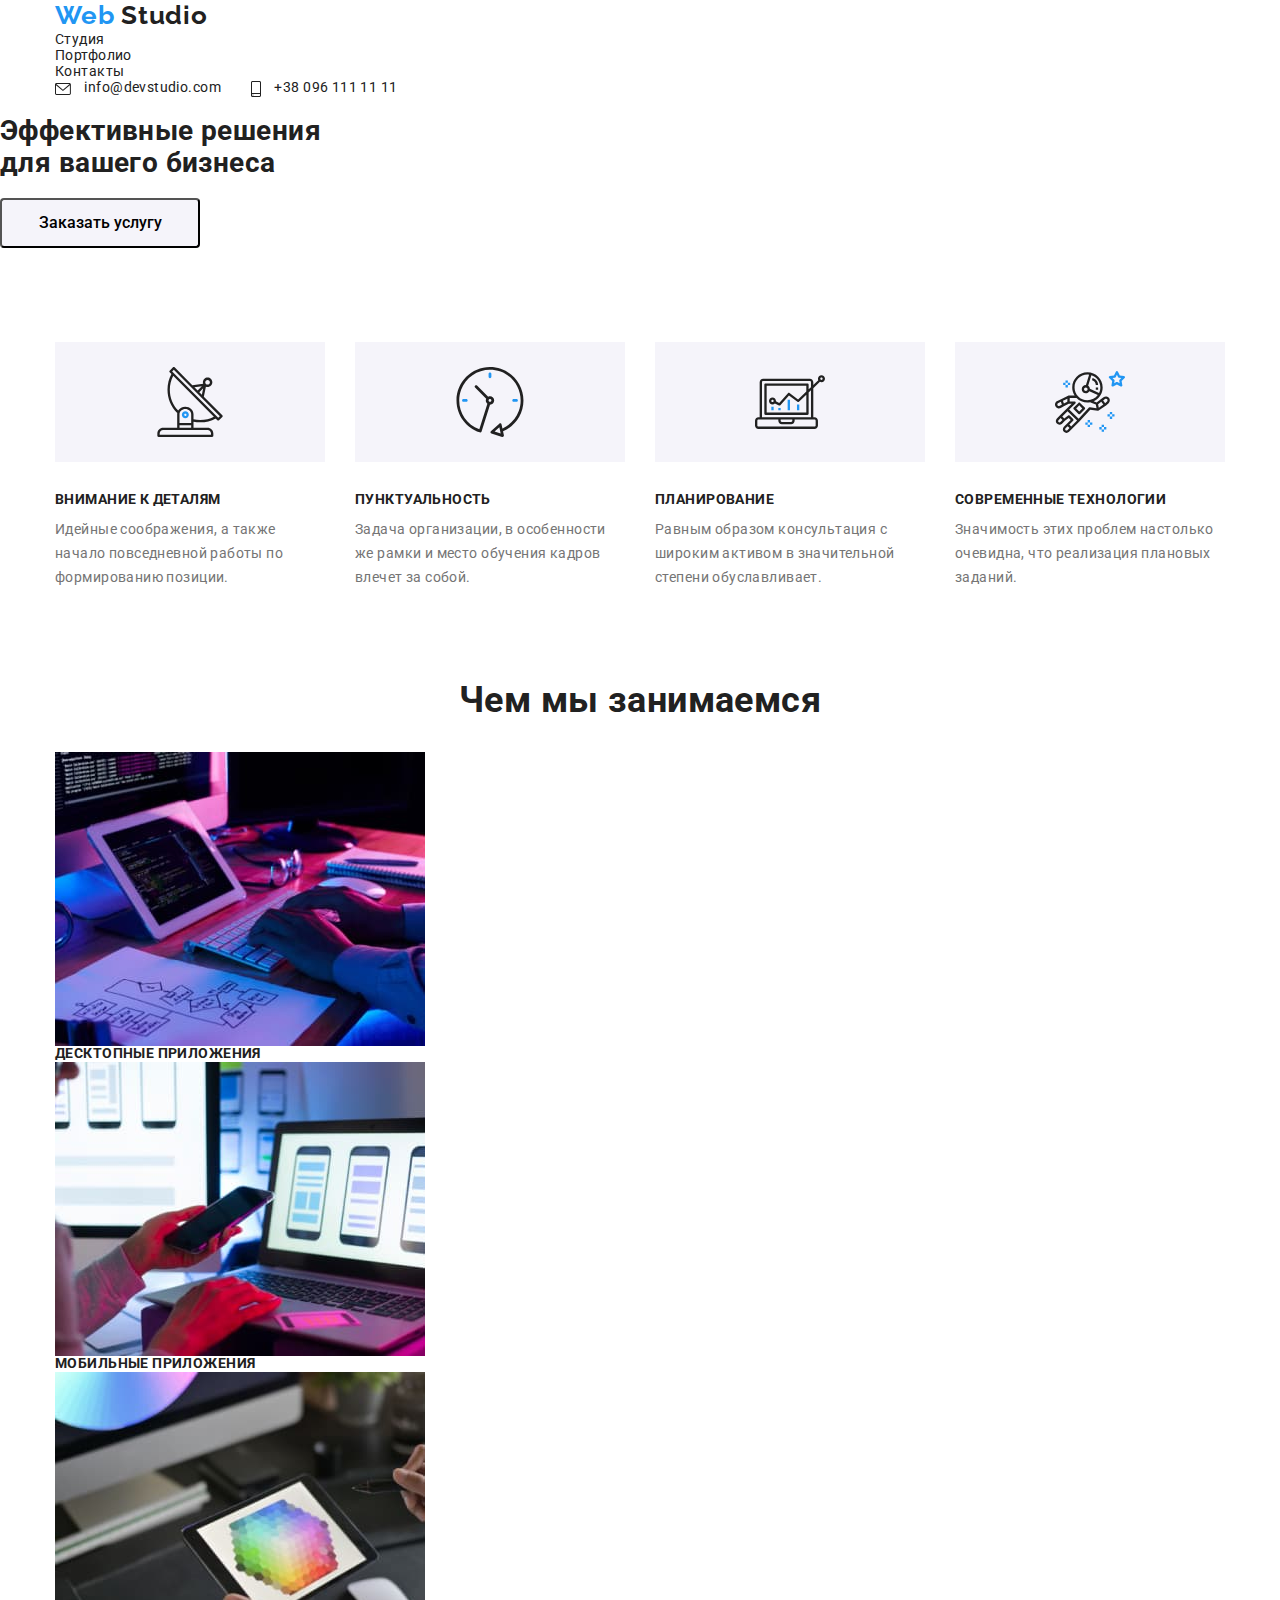
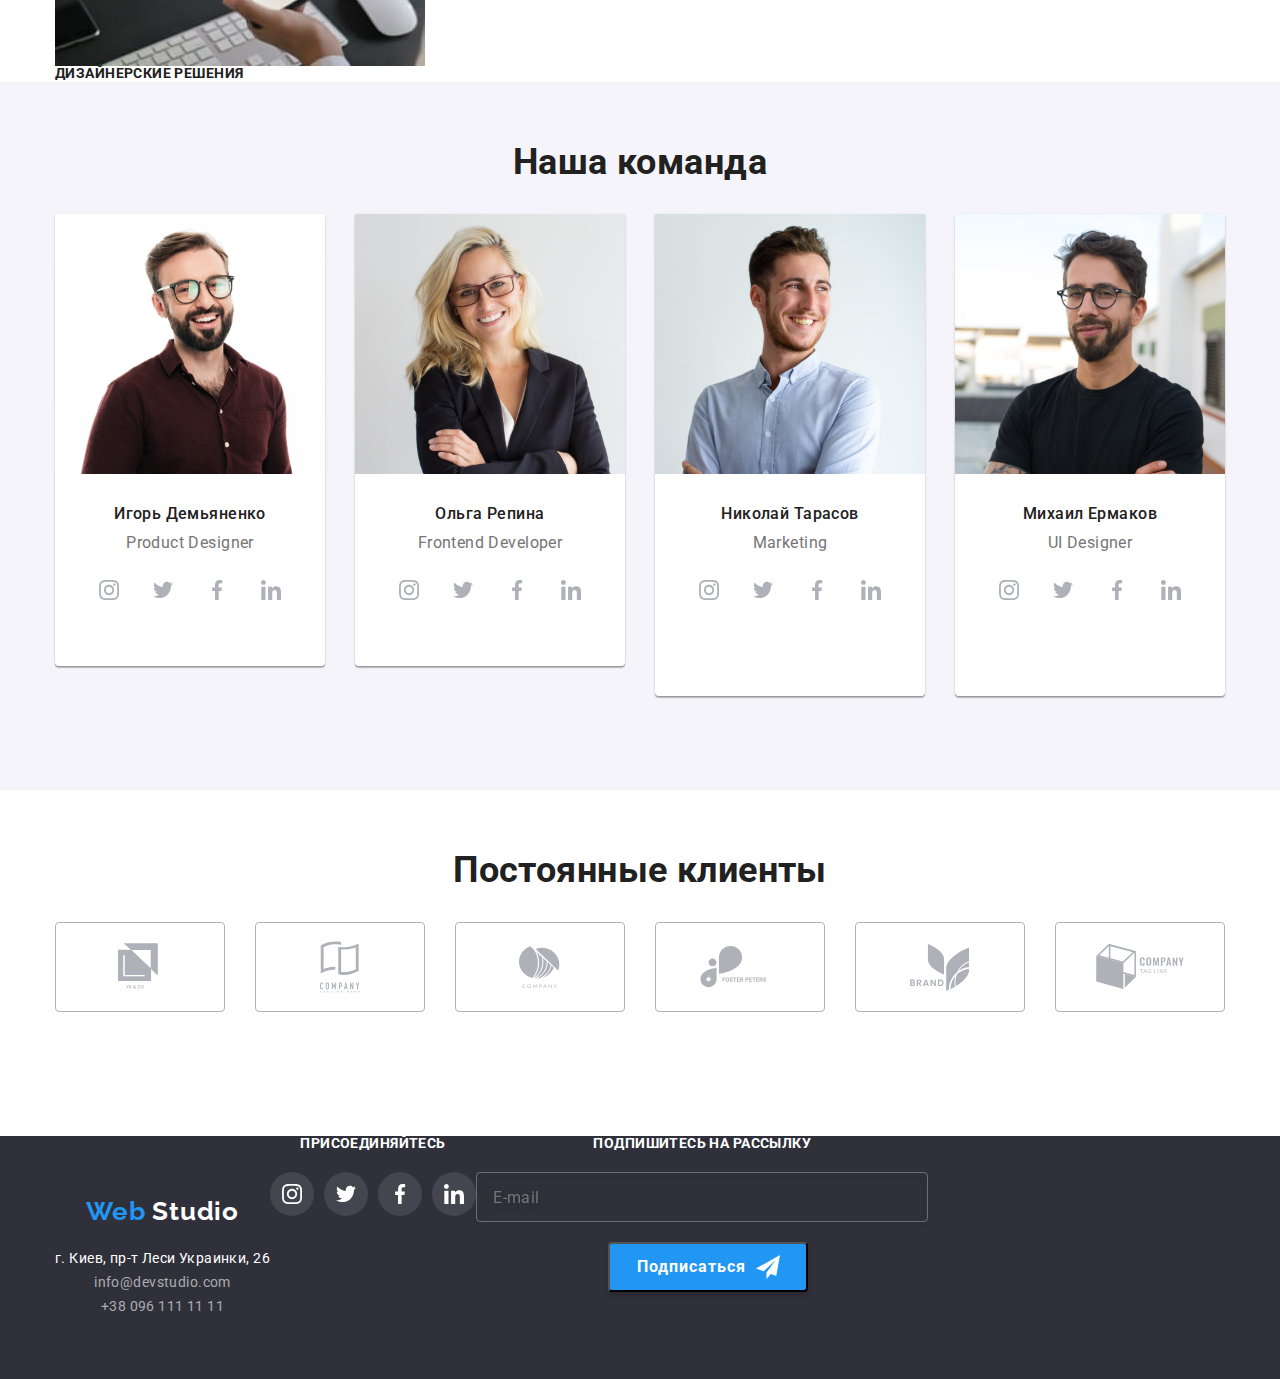
==== index.html @ 6795c487 "Добавляет разметку для разных версий" ====
<!DOCTYPE html>
<html lang="ru">
  <head>
    <meta charset="UTF-8" />
    <meta name="viewport" content="width=device-width, initial-scale=1.0" />
    <meta http-equiv="X-UA-Compatible" content="ie=edge" />
    <title>Web Studio</title>
    <link
      href="https://fonts.googleapis.com/css2?family=Raleway:wght@700&family=Roboto:wght@400;500;700;900&display=swap"
      rel="stylesheet"
    />
    <link rel="stylesheet" href="./css/main.min.css" />
  </head>
  <body>
    <header>
      <nav class="container main-nav">
        <a class="link logo" href="./"
          ><span class="logo-item">Web </span>Studio</a
        >
        <ul class="list menu-list">
          <li class="menu-list-item">
            <a class="link menu-link current-page" href="./index.html"
              >Студия</a
            >
          </li>
          <li class="menu-list-item">
            <a class="link menu-link" href="./portfolio.html">Портфолио</a>
          </li>
          <li class="menu-list-item">
            <a class="link menu-link" href="#">Контакты</a>
          </li>
        </ul>

        <ul class="list contacts-list">
          <li class="contacts-list-item">
            <a class="link contacts-link" href="mailto:info@devstudio.com">
              <svg class="contacts-icon" width="16" height="12">
                <use href="./images/sprite.svg#icon-envelope"></use>
              </svg>
              info@devstudio.com</a
            >
          </li>
          <li class="contacts-list-item">
            <a class="link contacts-link" href="tel:+380961111111">
              <svg class="contacts-icon" width="10" height="16">
                <use href="./images/sprite.svg#icon-smartphone"></use>
              </svg>
              +38 096 111 11 11</a
            >
          </li>
        </ul>
      </nav>
    </header>
    <main>
      <!-- main heading section -->
      <section class="hero-section">
        <div class="hero-content">
          <h1 class="hero-header">
            Эффективные решения <br />
            для вашего бизнеса
          </h1>
          <button class="btn" data-modal-open>Заказать услугу</button>
        </div>
      </section>

      <!-- advantages list section -->
      <section>
        <div class="container">
          <div class="advantages-section">
            <ul class="list advantages-list">
              <li class="advantages-list-item">
                <div class="advantages-thumb">
                  <svg width="70" height="70">
                    <use href="./images/sprite.svg#icon-antenna"></use>
                  </svg>
                </div>
                <h3 class="list-header advantages-list-header">
                  Внимание к деталям
                </h3>
                <p class="advantages-list-text">
                  Идейные соображения, а также начало повседневной работы по
                  формированию позиции.
                </p>
              </li>
              <li class="advantages-list-item">
                <div class="advantages-thumb">
                  <svg width="70" height="70">
                    <use href="./images/sprite.svg#icon-clock"></use>
                  </svg>
                </div>
                <h3 class="list-header advantages-list-header">
                  Пунктуальность
                </h3>
                <p class="advantages-list-text">
                  Задача организации, в особенности же рамки и место обучения
                  кадров влечет за собой.
                </p>
              </li>
              <li class="advantages-list-item">
                <div class="advantages-thumb">
                  <svg width="70" height="70">
                    <use href="./images/sprite.svg#icon-diagram"></use>
                  </svg>
                </div>
                <h3 class="list-header advantages-list-header">Планирование</h3>
                <p class="advantages-list-text">
                  Равным образом консультация с широким активом в значительной
                  степени обуславливает.
                </p>
              </li>
              <li class="advantages-list-item">
                <div class="advantages-thumb">
                  <svg width="70" height="70">
                    <use href="./images/sprite.svg#icon-astronaut"></use>
                  </svg>
                </div>
                <h3 class="list-header advantages-list-header">
                  Современные технологии
                </h3>
                <p class="advantages-list-text">
                  Значимость этих проблем настолько очевидна, что реализация
                  плановых заданий.
                </p>
              </li>
            </ul>
          </div>
        </div>
      </section>

      <!-- what do we do section -->
      <section>
        <div class="container">
          <h2 class="section-header">Чем мы занимаемся</h2>
          <ul class="list portfolio-list">
            <li class="portfolio-list-item">
              <div class="portfolio-thumb">
                <img
                  class="img"
                  src="./images/desktop-apps.jpg"
                  alt="Десктопные приложения"
                />
                <h2 class="list-header portfolio-list-header">
                  Десктопные приложения
                </h2>
              </div>
            </li>
            <li class="portfolio-list-item">
              <div class="portfolio-thumb">
                <img
                  class="img"
                  src="./images/mobile-apps.jpg"
                  alt="Мобильные приложения"
                />
                <h2 class="list-header portfolio-list-header">
                  Мобильные приложения
                </h2>
              </div>
            </li>
            <li class="portfolio-list-item">
              <div class="portfolio-thumb">
                <img
                  class="img"
                  src="./images/design-solutions.jpg"
                  alt="Дизайнерские решения"
                />
                <h2 class="list-header portfolio-list-header">
                  Дизайнерские решения
                </h2>
              </div>
            </li>
          </ul>
        </div>
      </section>

      <!-- our team section -->
      <section class="team-section">
        <div class="container">
          <h2 class="section-header">Наша команда</h2>
          <ul class="list team-list">
            <li class="team-list-item">
              <img class="img" src="./images/igor.jpg" alt="Product Designer
              Игорь Демьяненко" width: 270; height: 260; />

              <h3 class="team-list-header">Игорь Демьяненко</h3>
              <p class="team-list-position" lang="en">Product Designer</p>
              <ul class="list social-icons-list">
                <li class="social-icons-item">
                  <a
                    class="social-icons-link"
                    href="https://www.instagram.com/"
                    target="_blank"
                    rel="noopener noreferrer"
                    aria-label="ссылка Инстаграм"
                  >
                    <svg class="social-icon" width="20" height="20">
                      <use href="./images/sprite.svg#icon-instagram"></use>
                    </svg>
                  </a>
                </li>
                <li class="social-icons-item">
                  <a
                    class="social-icons-link"
                    href="https://twitter.com/"
                    target="_blank"
                    rel="noopener noreferrer"
                    aria-label="ссылка Твиттер"
                  >
                    <svg class="social-icon" width="20" height="20">
                      <use href="./images/sprite.svg#icon-twitter"></use>
                    </svg>
                  </a>
                </li>
                <li class="social-icons-item">
                  <a
                    class="social-icons-link"
                    href="https://facebook.com/"
                    target="_blank"
                    rel="noopener noreferrer"
                    aria-label="ссылка Фейсбук"
                  >
                    <svg class="social-icon" width="20" height="20">
                      <use href="./images/sprite.svg#icon-facebook"></use>
                    </svg>
                  </a>
                </li>
                <li class="social-icons-item">
                  <a
                    class="social-icons-link"
                    href="https://www.linkedin.com/"
                    target="_blank"
                    rel="noopener noreferrer"
                    aria-label="ссылка Линкедин"
                  >
                    <svg class="social-icon" width="20" height="20">
                      <use href="./images/sprite.svg#icon-linkedin"></use>
                    </svg>
                  </a>
                </li>
              </ul>
            </li>

            <li class="team-list-item">
              <img
                class="img"
                src="./images/olga.jpg"
                alt="Frontend Developer Ольга Репина"
              />
              <h3 class="team-list-header">Ольга Репина</h3>
              <p class="team-list-position" lang="en">Frontend Developer</p>
              <ul class="list social-icons-list">
                <li class="social-icons-item">
                  <a
                    class="social-icons-link"
                    href="https://www.instagram.com/"
                    target="_blank"
                    rel="noopener noreferrer"
                    aria-label="ссылка Инстаграм"
                  >
                    <svg class="social-icon" width="20" height="20">
                      <use href="./images/sprite.svg#icon-instagram"></use>
                    </svg>
                  </a>
                </li>
                <li class="social-icons-item">
                  <a
                    class="social-icons-link"
                    href="https://twitter.com/"
                    target="_blank"
                    rel="noopener noreferrer"
                    aria-label="ссылка Твиттер"
                  >
                    <svg class="social-icon" width="20" height="20">
                      <use href="./images/sprite.svg#icon-twitter"></use>
                    </svg>
                  </a>
                </li>
                <li class="social-icons-item">
                  <a
                    class="social-icons-link"
                    href="https://facebook.com/"
                    target="_blank"
                    rel="noopener noreferrer"
                    aria-label="ссылка Фейсбук"
                  >
                    <svg class="social-icon" width="20" height="20">
                      <use href="./images/sprite.svg#icon-facebook"></use>
                    </svg>
                  </a>
                </li>
                <li class="social-icons-item">
                  <a
                    class="social-icons-link"
                    href="https://www.linkedin.com/"
                    target="_blank"
                    rel="noopener noreferrer"
                    aria-label="ссылка Линкедин"
                  >
                    <svg class="social-icon" width="20" height="20">
                      <use href="./images/sprite.svg#icon-linkedin"></use>
                    </svg>
                  </a>
                </li>
              </ul>
            </li>

            <li class="team-list-item">
              <img
                class="img"
                src="./images/nikolay.jpg"
                alt="Маркетолог Николай Тарасов"
              />
              <h3 class="team-list-header">Николай Тарасов</h3>
              <p class="team-list-position" lang="en">Marketing</p>
              <ul class="list social-icons-list">
                <li class="social-icons-item">
                  <a
                    class="social-icons-link"
                    href="https://www.instagram.com/"
                    target="_blank"
                    rel="noopener noreferrer"
                    aria-label="ссылка Инстаграм"
                  >
                    <svg class="social-icon" width="20" height="20">
                      <use href="./images/sprite.svg#icon-instagram"></use>
                    </svg>
                  </a>
                </li>
                <li class="social-icons-item">
                  <a
                    class="social-icons-link"
                    href="https://twitter.com/"
                    target="_blank"
                    rel="noopener noreferrer"
                    aria-label="ссылка Твиттер"
                  >
                    <svg class="social-icon" width="20" height="20">
                      <use href="./images/sprite.svg#icon-twitter"></use>
                    </svg>
                  </a>
                </li>
                <li class="social-icons-item">
                  <a
                    class="social-icons-link"
                    href="https://facebook.com/"
                    target="_blank"
                    rel="noopener noreferrer"
                    aria-label="ссылка Фейсбук"
                  >
                    <svg class="social-icon" width="20" height="20">
                      <use href="./images/sprite.svg#icon-facebook"></use>
                    </svg>
                  </a>
                </li>
                <li class="social-icons-item">
                  <a
                    class="social-icons-link"
                    href="https://www.linkedin.com/"
                    target="_blank"
                    rel="noopener noreferrer"
                    aria-label="ссылка Линкедин"
                  >
                    <svg class="social-icon" width="20" height="20">
                      <use href="./images/sprite.svg#icon-linkedin"></use>
                    </svg>
                  </a>
                </li>
              </ul>
            </li>

            <li class="team-list-item">
              <img
                class="img"
                src="./images/mikhail.jpg"
                alt="UI дизайнер Михаил Ермаков"
              />
              <h3 class="team-list-header">Михаил Ермаков</h3>
              <p class="team-list-position" lang="en">UI Designer</p>
              <ul class="list social-icons-list">
                <li class="social-icons-item">
                  <a
                    class="social-icons-link"
                    href="https://www.instagram.com/"
                    target="_blank"
                    rel="noopener noreferrer"
                    aria-label="ссылка Инстаграм"
                  >
                    <svg class="social-icon" width="20" height="20">
                      <use href="./images/sprite.svg#icon-instagram"></use>
                    </svg>
                  </a>
                </li>
                <li class="social-icons-item">
                  <a
                    class="social-icons-link"
                    href="https://twitter.com/"
                    target="_blank"
                    rel="noopener noreferrer"
                    aria-label="ссылка Твиттер"
                  >
                    <svg class="social-icon" width="20" height="20">
                      <use href="./images/sprite.svg#icon-twitter"></use>
                    </svg>
                  </a>
                </li>
                <li class="social-icons-item">
                  <a
                    class="social-icons-link"
                    href="https://facebook.com/"
                    target="_blank"
                    rel="noopener noreferrer"
                    aria-label="ссылка Фейсбук"
                  >
                    <svg class="social-icon" width="20" height="20">
                      <use href="./images/sprite.svg#icon-facebook"></use>
                    </svg>
                  </a>
                </li>
                <li class="social-icons-item">
                  <a
                    class="social-icons-link"
                    href="https://www.linkedin.com/"
                    target="_blank"
                    rel="noopener noreferrer"
                    aria-label="ссылка Линкедин"
                  >
                    <svg class="social-icon" width="20" height="20">
                      <use href="./images/sprite.svg#icon-linkedin"></use>
                    </svg>
                  </a>
                </li>
              </ul>
            </li>
          </ul>
        </div>
      </section>

      <!-- Clients section -->
      <section>
        <div class="container">
          <h2 class="section-header">Постоянные клиенты</h2>
          <ul class="list clients-list">
            <li class="clients-list-item">
              <a
                class="clients-list-link"
                href="#"
                target="_blank"
                rel="noopener noreferrer"
                aria-label="ссылка на YA & CO"
              >
                <svg class="clients-icon" width="44" height="49">
                  <use href="./images/sprite.svg#icon-logo-1"></use>
                </svg>
              </a>
            </li>
            <li class="clients-list-item">
              <a
                class="clients-list-link"
                href="#"
                target="_blank"
                rel="noopener noreferrer"
                aria-label="ссылка на Tagline here company"
              >
                <svg class="clients-icon" width="40" height="52">
                  <use href="./images/sprite.svg#icon-logo-2"></use>
                </svg>
              </a>
            </li>
            <li class="clients-list-item">
              <a
                class="clients-list-link"
                href="#"
                target="_blank"
                rel="noopener noreferrer"
                aria-label="ссылка на Company"
              >
                <svg class="clients-icon" width="41" height="42.6">
                  <use href="./images/sprite.svg#icon-logo-3"></use>
                </svg>
              </a>
            </li>
            <li class="clients-list-item">
              <a
                class="clients-list-link"
                href="#"
                target="_blank"
                rel="noopener noreferrer"
                aria-label="ссылка на Foster Peters"
              >
                <svg class="clients-icon" width="79.66" height="42">
                  <use href="./images/sprite.svg#icon-logo-4"></use>
                </svg>
              </a>
            </li>
            <li class="clients-list-item">
              <a
                class="clients-list-link"
                href="#"
                target="_blank"
                rel="noopener noreferrer"
                aria-label="ссылка на Brand"
              >
                <svg class="clients-icon" width="59" height="47">
                  <use href="./images/sprite.svg#icon-logo-5"></use>
                </svg>
              </a>
            </li>
            <li class="clients-list-item">
              <a
                class="clients-list-link"
                href="#"
                target="_blank"
                rel="noopener noreferrer"
                aria-label="ссылка на Tag line company"
              >
                <svg class="clients-icon" width="88.5" height="45.44">
                  <use href="./images/sprite.svg#icon-logo-6"></use>
                </svg>
              </a>
            </li>
          </ul>
        </div>
      </section>
    </main>

    <footer class="footer">
      <div class="container">
        <div class="footer-section">
          <section class="contacts-section">
            <h2 hidden>Контакты</h2>
            <a class="link logo-footer" href="./"
              ><span class="logo-item">Web </span>Studio</a
            >
            <address class="address-list">
              <ul class="list">
                <li>
                  <a
                    class="link address"
                    href="https://goo.gl/maps/fhbSiiqrF7AqKnkT6"
                    target="_blank"
                    rel="noopener noreferrer"
                    >г. Киев, пр-т Леси Украинки, 26</a
                  >
                </li>
                <li>
                  <a
                    class="link footer-contacts"
                    href="mailto:info@devstudio.com"
                    >info@devstudio.com</a
                  >
                </li>
                <li>
                  <a class="link footer-contacts" href="tel:+380961111111"
                    >+38 096 111 11 11</a
                  >
                </li>
              </ul>
            </address>
          </section>
          <div class="footer-socials">
            <span class="footer-text">Присоединяйтесь</span>
            <ul class="list footer-social-list">
              <li class="footer-social-item">
                <a
                  class="footer-social-link"
                  href="https://www.instagram.com/"
                  target="_blank"
                  rel="noopener noreferrer"
                  aria-label="ссылка Инстаграм"
                >
                  <svg class="footer-social-icon" width="20" height="20">
                    <use href="./images/sprite.svg#icon-instagram"></use>
                  </svg>
                </a>
              </li>
              <li class="footer-social-item">
                <a
                  class="footer-social-link"
                  href="https://twitter.com/"
                  target="_blank"
                  rel="noopener noreferrer"
                  aria-label="ссылка Твиттер"
                >
                  <svg class="footer-social-icon" width="20" height="20">
                    <use href="./images/sprite.svg#icon-twitter"></use>
                  </svg>
                </a>
              </li>
              <li class="footer-social-item">
                <a
                  class="footer-social-link"
                  href="https://facebook.com/"
                  target="_blank"
                  rel="noopener noreferrer"
                  aria-label="ссылка Фейсбук"
                >
                  <svg class="footer-social-icon" width="20" height="20">
                    <use href="./images/sprite.svg#icon-facebook"></use>
                  </svg>
                </a>
              </li>
              <li class="footer-social-item">
                <a
                  class="footer-social-link"
                  href="https://www.linkedin.com/"
                  target="_blank"
                  rel="noopener noreferrer"
                  aria-label="ссылка Линкедин"
                >
                  <svg class="footer-social-icon" width="20" height="20">
                    <use href="./images/sprite.svg#icon-linkedin"></use>
                  </svg>
                </a>
              </li>
            </ul>
          </div>
          <div class="subscribe-form">
            <form>
              <span class="footer-text">Подпишитесь на рассылку</span>
              <input
                class="subscribe-input"
                type="email"
                placeholder="E-mail"
              />
              <button class="subscribe-btn" type="submit">
                Подписаться
                <svg class="subscribe-icon" width="24" height="24">
                  <use href="./images/sprite.svg#icon-send"></use>
                </svg>
              </button>
            </form>
          </div>
        </div>
      </div>
    </footer>

    <div class="backdrop is-hidden" data-modal>
      <div class="modal">
        <button class="close-btn" data-modal-close>
          <svg class="close-icon" width="18" height="18">
            <use href="./images/sprite.svg#icon-close-btn"></use>
          </svg>
        </button>
        <form class="form">
          <h1 class="form-header">Оставьте свои данные, мы вам перезвоним</h1>
          <div class="form-field">
            <label for="name" class="form-label">Имя</label>
            <div class="input">
              <input type="text" name="name" id="name" class="form-input" />
              <span>
                <svg class="form-icon" width="18" height="18">
                  <use href="./images/sprite.svg#icon-name"></use>
                </svg>
              </span>
            </div>
          </div>

          <div class="form-field">
            <label for="tel" class="form-label">Телефон</label>
            <div class="input">
              <input type="tel" name="tel" id="tel" class="form-input" />
              <span>
                <svg class="form-icon" width="18" height="18">
                  <use href="./images/sprite.svg#icon-tel"></use>
                </svg>
              </span>
            </div>
          </div>

          <div class="form-field">
            <label for="mail" class="form-label">Почта</label>
            <div class="input">
              <input type="email" name="mail" id="mail" class="form-input" />
              <span>
                <svg class="form-icon" width="18" height="18">
                  <use href="./images/sprite.svg#icon-mail"></use>
                </svg>
              </span>
            </div>
          </div>

          <div class="comment-field">
            <label for="comment" class="form-label">Комментарий</label>
            <textarea
              class="comment-input"
              name="comment"
              id="comment"
              cols="30"
              rows="10"
              placeholder="Введите текст"
            ></textarea>
          </div>

          <div>
            <label class="policy-label">
              <input class="policy-checkbox" type="checkbox" name="policy" />
              <span>
                <svg class="checkbox-icon" width="16" height="15">
                  <use href="./images/sprite.svg#icon-check"></use>
                </svg>
              </span>
              Соглашаюсь с рассылкой и принимаю
              <a class="policy-link" href="#">Условия договора</a>
            </label>
          </div>

          <button class="submit-btn" type="submit">Отправить</button>
        </form>
      </div>
    </div>
    <script src="./js/modal.js"></script>
  </body>
</html>
---- css/main.min.css ----
/*! normalize.css v8.0.1 | MIT License | github.com/necolas/normalize.css */html{line-height:1.15;-webkit-text-size-adjust:100%}body{margin:0}main{display:block}h1{font-size:2em;margin:0.67em 0}hr{-webkit-box-sizing:content-box;box-sizing:content-box;height:0;overflow:visible}pre{font-family:monospace, monospace;font-size:1em}a{background-color:transparent}abbr[title]{border-bottom:none;text-decoration:underline;-webkit-text-decoration:underline dotted;text-decoration:underline dotted}b,strong{font-weight:bolder}code,kbd,samp{font-family:monospace, monospace;font-size:1em}small{font-size:80%}sub,sup{font-size:75%;line-height:0;position:relative;vertical-align:baseline}sub{bottom:-0.25em}sup{top:-0.5em}img{border-style:none}button,input,optgroup,select,textarea{font-family:inherit;font-size:100%;line-height:1.15;margin:0}button,input{overflow:visible}button,select{text-transform:none}button,[type="button"],[type="reset"],[type="submit"]{-webkit-appearance:button}button::-moz-focus-inner,[type="button"]::-moz-focus-inner,[type="reset"]::-moz-focus-inner,[type="submit"]::-moz-focus-inner{border-style:none;padding:0}button:-moz-focusring,[type="button"]:-moz-focusring,[type="reset"]:-moz-focusring,[type="submit"]:-moz-focusring{outline:1px dotted ButtonText}fieldset{padding:0.35em 0.75em 0.625em}legend{-webkit-box-sizing:border-box;box-sizing:border-box;color:inherit;display:table;max-width:100%;padding:0;white-space:normal}progress{vertical-align:baseline}textarea{overflow:auto}[type="checkbox"],[type="radio"]{-webkit-box-sizing:border-box;box-sizing:border-box;padding:0}[type="number"]::-webkit-inner-spin-button,[type="number"]::-webkit-outer-spin-button{height:auto}[type="search"]{-webkit-appearance:textfield;outline-offset:-2px}[type="search"]::-webkit-search-decoration{-webkit-appearance:none}::-webkit-file-upload-button{-webkit-appearance:button;font:inherit}details{display:block}summary{display:list-item}template{display:none}[hidden]{display:none}html{-webkit-box-sizing:border-box;box-sizing:border-box}*,*::before,*::after{-webkit-box-sizing:inherit;box-sizing:inherit}body{font-family:"Roboto", sans-serif;font-size:14px;font-style:normal;font-weight:normal;letter-spacing:0.03em;color:#212121;outline:1px solid tomato}.list{padding:0px;margin:0px;list-style:none}.link{text-decoration:none;color:#212121}.img{display:block;max-width:100%;height:auto}.container{width:100%;padding-left:15px;padding-right:15px;margin-right:auto;margin-left:auto}@media (min-width: 480px){.container{width:480px}}@media (min-width: 768px){.container{width:768px}}@media (min-width: 1200px){.container{width:1200px}}.flexbox{display:-webkit-box;display:-ms-flexbox;display:flex}.list-header{margin-top:0px;margin-bottom:0px;font-weight:bold;font-size:14px;line-height:1.14;text-transform:uppercase}.section-header{padding-top:60px;padding-bottom:30px;margin:0px;font-weight:bold;font-size:36px;line-height:1.166;text-align:center}.footer-text{display:block;font-weight:bold;font-size:14px;line-height:1.14;text-transform:uppercase;color:#fff}.btn{border-radius:4px;padding:10px 32px;min-width:200px;background-color:#f5f4fa;font-weight:500;font-size:16px;line-height:1.625;text-align:center;-webkit-transition:background-color 250ms cubic-bezier(0.4, 0, 0.2, 1),color 250ms cubic-bezier(0.4, 0, 0.2, 1);transition:background-color 250ms cubic-bezier(0.4, 0, 0.2, 1),color 250ms cubic-bezier(0.4, 0, 0.2, 1)}.btn:hover,.btn:focus{color:#fff;background-color:#2196f3}.subscribe-btn{display:-webkit-inline-box;display:-ms-inline-flexbox;display:inline-flex;-webkit-box-pack:center;-ms-flex-pack:center;justify-content:center;margin-left:12px;width:200px;height:50px;-webkit-box-align:center;-ms-flex-align:center;align-items:center;text-align:center;border-radius:4px;background:#2196f3;-webkit-box-shadow:0px 4px 4px rgba(0,0,0,0.15);box-shadow:0px 4px 4px rgba(0,0,0,0.15);font-family:Roboto;font-style:normal;font-weight:bold;font-size:16px;line-height:30px;letter-spacing:0.06em;color:#fff}.close-btn{position:absolute;top:8px;right:8px;display:-webkit-inline-box;display:-ms-inline-flexbox;display:inline-flex;-webkit-box-pack:center;-ms-flex-pack:center;justify-content:center;-webkit-box-align:center;-ms-flex-align:center;align-items:center;width:30px;height:30px;border:1px solid rgba(0,0,0,0.1);border-radius:50%;background-color:#ffffff}.submit-btn{display:-webkit-box;display:-ms-flexbox;display:flex;margin-left:auto;margin-right:auto;margin-top:30px;padding:10px 55px;width:200px;height:50px;-webkit-box-align:center;-ms-flex-align:center;align-items:center;text-align:center;border-radius:4px;background:#2196f3;-webkit-box-shadow:0px 4px 4px rgba(0,0,0,0.15);box-shadow:0px 4px 4px rgba(0,0,0,0.15);font-family:Roboto;font-style:normal;font-weight:bold;font-size:16px;line-height:30px;letter-spacing:0.06em;color:#fff}.logo{margin-right:85px;font-family:"Raleway", sans-serif;font-style:normal;font-weight:bold;font-size:26px;line-height:1.19;letter-spacing:0.03em}.logo-item{color:#2196f3}.contacts-list{display:-webkit-box;display:-ms-flexbox;display:flex;margin-left:auto}.contacts-list>.contacts-list-item{color:#757575}.contacts-list>.contacts-list-item:not(:last-child){margin-right:30px}.contacts-link{-webkit-transition:color 250ms cubic-bezier(0.4, 0, 0.2, 1);transition:color 250ms cubic-bezier(0.4, 0, 0.2, 1)}.contacts-link:hover,.contacts-link:focus{color:#2196f3}.contacts-icon{fill:currentColor;vertical-align:middle;margin-right:10px}.backdrop{position:fixed;top:0;left:0;width:1600px;height:1024px;background-color:rgba(0,0,0,0.2);top:50%;left:50%;-webkit-transform:translate(-50%, -50%);transform:translate(-50%, -50%);opacity:1;-webkit-transition:opacity 250ms cubic-bezier(0.4, 0, 0.2, 1);transition:opacity 250ms cubic-bezier(0.4, 0, 0.2, 1)}.backdrop.is-hidden{opacity:0;pointer-events:none}.modal{position:absolute;padding:40px;min-width:528px;min-height:581px;top:50%;left:50%;background-color:#ffffff;-webkit-box-shadow:0px 1px 3px rgba(0,0,0,0.12),0px 1px 1px rgba(0,0,0,0.14),0px 2px 1px rgba(0,0,0,0.2);box-shadow:0px 1px 3px rgba(0,0,0,0.12),0px 1px 1px rgba(0,0,0,0.14),0px 2px 1px rgba(0,0,0,0.2);border-radius:4px;-webkit-transform:translate(-50%, -50%) scale(1);transform:translate(-50%, -50%) scale(1);-webkit-transition:-webkit-transform 250ms cubic-bezier(0.4, 0, 0.2, 1);transition:-webkit-transform 250ms cubic-bezier(0.4, 0, 0.2, 1);transition:transform 250ms cubic-bezier(0.4, 0, 0.2, 1);transition:transform 250ms cubic-bezier(0.4, 0, 0.2, 1), -webkit-transform 250ms cubic-bezier(0.4, 0, 0.2, 1)}.backdrop.is-hidden .modal{-webkit-transform:translate(-50%, -50%) scale(0.9);transform:translate(-50%, -50%) scale(0.9)}.close-icon{-webkit-transition:fill 250ms cubic-bezier(0.4, 0, 0.2, 1);transition:fill 250ms cubic-bezier(0.4, 0, 0.2, 1)}.close-btn:hover .close-icon,.close-btn:focus .close-icon{fill:#2196f3}.form{position:relative}.form-header{margin-top:0px;margin-bottom:12px;font-family:Roboto;font-style:normal;font-weight:bold;font-size:20px;line-height:23px;text-align:center;letter-spacing:0.03em;color:#212121}.form-field{margin-bottom:10px}.comment-field{margin-bottom:20px}.input{position:relative}.form-input{width:100%;margin-right:auto;margin-left:auto;padding-left:42px;padding-bottom:12px;padding-top:12px;border-radius:4px;border:1px solid rgba(33,33,33,0.2);-webkit-transition:fill 250ms cubic-bezier(0.4, 0, 0.2, 1);transition:fill 250ms cubic-bezier(0.4, 0, 0.2, 1)}.form-input:focus{border:1px solid #2196f3;outline:none}.comment-input{width:100%;margin-right:auto;margin-left:auto;padding:12px 16px;border-radius:4px;border:1px solid rgba(33,33,33,0.2);resize:none;-webkit-transition:fill 250ms cubic-bezier(0.4, 0, 0.2, 1);transition:fill 250ms cubic-bezier(0.4, 0, 0.2, 1)}.comment-input:focus{border:1px solid #2196f3;outline:none}.comment-input::-webkit-input-placeholder{font-family:Roboto;font-style:normal;font-weight:normal;font-size:12px;line-height:14px;letter-spacing:0.01em;color:rgba(117,117,117,0.5)}.comment-input:-ms-input-placeholder{font-family:Roboto;font-style:normal;font-weight:normal;font-size:12px;line-height:14px;letter-spacing:0.01em;color:rgba(117,117,117,0.5)}.comment-input::-ms-input-placeholder{font-family:Roboto;font-style:normal;font-weight:normal;font-size:12px;line-height:14px;letter-spacing:0.01em;color:rgba(117,117,117,0.5)}.comment-input::placeholder{font-family:Roboto;font-style:normal;font-weight:normal;font-size:12px;line-height:14px;letter-spacing:0.01em;color:rgba(117,117,117,0.5)}.form-label{display:-webkit-box;display:-ms-flexbox;display:flex;margin-bottom:4px;font:inherit;font-size:12px;letter-spacing:0.01em;color:#757575}.form-icon{position:absolute;top:11px;left:12px;fill:#212121;-webkit-transition:fill 250ms cubic-bezier(0.4, 0, 0.2, 1);transition:fill 250ms cubic-bezier(0.4, 0, 0.2, 1)}.form-input:focus ~ span>.form-icon{fill:#2196f3}.policy-checkbox{-webkit-appearance:none;-moz-appearance:none;appearance:none}.checkbox-icon{margin-right:8px;fill:#fff;border:1px solid #212121;-webkit-transition:background-color 250ms cubic-bezier(0.4, 0, 0.2, 1);transition:background-color 250ms cubic-bezier(0.4, 0, 0.2, 1)}.policy-checkbox:checked+span .checkbox-icon{background-color:#2196f3;border:0px}.policy-label{display:inline-block;font-family:Roboto;font-style:normal;font-weight:normal;font-size:14px;line-height:24px;letter-spacing:0.03em;color:#757575}.policy-link{color:#2196f3}.contacts-section{padding-top:60px;padding-bottom:60px;text-align:center}.logo-footer{font-family:"Raleway", sans-serif;font-style:normal;font-weight:bold;font-size:26px;line-height:1.19;letter-spacing:0.03em;color:#fff}.address-list{margin-top:20px}.address{font-style:normal;line-height:1.714;color:#fff}.footer-contacts{font-style:normal;line-height:1.714;color:rgba(255,255,255,0.6)}.footer-socials{padding-bottom:60px;text-align:center}.footer-text{display:block;font-weight:bold;font-size:14px;line-height:1.14;text-transform:uppercase;color:#fff}.footer-social-list{display:-webkit-box;display:-ms-flexbox;display:flex;margin-top:20px;-webkit-box-pack:center;-ms-flex-pack:center;justify-content:center}.footer-social-item:not(:last-child){margin-right:10px}.footer-social-link{display:-webkit-inline-box;display:-ms-inline-flexbox;display:inline-flex;-webkit-box-pack:center;-ms-flex-pack:center;justify-content:center;-webkit-box-align:center;-ms-flex-align:center;align-items:center;width:44px;height:44px;background:rgba(255,255,255,0.1);border-radius:50%;-webkit-transition:background 250ms cubic-bezier(0.4, 0, 0.2, 1);transition:background 250ms cubic-bezier(0.4, 0, 0.2, 1)}.footer-social-link:focus,.footer-social-link:hover{background:#2196f3}.footer-social-icon{fill:#fff}.subscribe-form{padding-bottom:60px;text-align:center}.subscribe-input{display:inline-block;margin-top:20px;margin-bottom:20px;padding:15px 16px;width:100%;height:50px;background:transparent;border:1px solid rgba(255,255,255,0.3);border-radius:4px;-webkit-filter:drop-shadow(0px 4px 4px rgba(0,0,0,0.15));filter:drop-shadow(0px 4px 4px rgba(0,0,0,0.15));font-family:Roboto;font-style:normal;font-weight:normal;font-size:16px;line-height:20px;-webkit-box-align:center;-ms-flex-align:center;align-items:center;letter-spacing:0.03em;color:rgba(255,255,255,0.6)}.subscribe-icon{margin-left:10px}.advantages-section{padding-top:94px}@media (min-width: 768px){.advantages-list{display:-webkit-box;display:-ms-flexbox;display:flex;-ms-flex-wrap:wrap;flex-wrap:wrap}}@media (min-width: 1200px){.advantages-list{display:-webkit-box;display:-ms-flexbox;display:flex}}.advantages-list-item:not(:last-child){margin-bottom:30px}@media (min-width: 768px){.advantages-list-item{width:calc((100% - 30px) / 2);margin-right:30px;margin-bottom:30px}.advantages-list-item:nth-child(2n){margin-right:0px}.advantages-list-item:nth-last-child(-n+2){margin-bottom:0px}}@media (min-width: 1200px){.advantages-list-item{width:calc((100% - 90px) / 4)}.advantages-list-item:not(:last-child){margin-right:30px}}.advantages-thumb{display:-webkit-inline-box;display:-ms-inline-flexbox;display:inline-flex;-webkit-box-pack:center;-ms-flex-pack:center;justify-content:center;-webkit-box-align:center;-ms-flex-align:center;align-items:center;width:100%;height:120px;background:#f5f4fa}.advantages-list-header{margin-top:30px;text-align:center}@media (min-width: 768px){.advantages-list-header{text-align:left}}.advantages-list-text{margin-top:10px;margin-bottom:0px;font-size:14px;line-height:1.714;color:#757575}.team-section{background:#f5f4fa;max-width:1600px;margin-right:auto;margin-left:auto}.team-list{padding-bottom:60px}@media (min-width: 768px){.team-list{display:-webkit-box;display:-ms-flexbox;display:flex;-ms-flex-wrap:wrap;flex-wrap:wrap}}@media (min-width: 1200px){.team-list{display:-webkit-box;display:-ms-flexbox;display:flex;padding-bottom:94px}}.team-list-item{width:100%;padding-bottom:24px;background:#fff;-webkit-box-shadow:0px 1px 3px rgba(0,0,0,0.12),0px 1px 1px rgba(0,0,0,0.14),0px 2px 1px rgba(0,0,0,0.2);box-shadow:0px 1px 3px rgba(0,0,0,0.12),0px 1px 1px rgba(0,0,0,0.14),0px 2px 1px rgba(0,0,0,0.2);border-radius:0px 0px 4px 4px}.team-list-item:not(:last-child){margin-bottom:30px}@media (min-width: 768px){.team-list-item{width:calc((100% - 30px) / 2);margin-right:30px;margin-bottom:30px}.team-list-item:nth-child(2n){margin-right:0px}.team-list-item:nth-last-child(-n+2){margin-bottom:0px}}@media (min-width: 1200px){.team-list-item{margin-bottom:0px;width:calc((100% - 90px) / 4)}.team-list-item:not(:last-child){margin-right:30px}}.team-list-header{margin-top:30px;margin-bottom:10px;font-weight:500;font-size:16px;line-height:1.1875;text-align:center}.team-list-position{margin-top:0px;margin-bottom:16px;font-size:16px;line-height:1.1875;text-align:center;color:#757575}.social-icons-list{display:-webkit-box;display:-ms-flexbox;display:flex;-webkit-box-pack:center;-ms-flex-pack:center;justify-content:center;margin-bottom:30px}.social-icons-item:not(:last-child){margin-right:10px}.social-icons-link{display:-webkit-inline-box;display:-ms-inline-flexbox;display:inline-flex;-webkit-box-pack:center;-ms-flex-pack:center;justify-content:center;-webkit-box-align:center;-ms-flex-align:center;align-items:center;width:44px;height:44px;background:#fff;border-radius:50%;-webkit-transition:background 250ms cubic-bezier(0.4, 0, 0.2, 1);transition:background 250ms cubic-bezier(0.4, 0, 0.2, 1)}.social-icons-link:hover,.social-icons-link:focus{background:#2196f3}.social-icon{fill:#afb1b8;-webkit-transition:fill 250ms cubic-bezier(0.4, 0, 0.2, 1);transition:fill 250ms cubic-bezier(0.4, 0, 0.2, 1)}.social-icons-link:hover .social-icon,.social-icons-link:focus .social-icon{fill:#fff}.clients-list{display:-webkit-box;display:-ms-flexbox;display:flex;-ms-flex-wrap:wrap;flex-wrap:wrap;padding-bottom:60px}@media (min-width: 1200px){.clients-list{-ms-flex-wrap:nowrap;flex-wrap:nowrap;padding-bottom:94px}}.clients-list-item{width:calc((100% - 30px) / 2);margin-right:30px;margin-bottom:30px;text-align:center}.clients-list-item:nth-child(2n){margin-right:0px}.clients-list-item:nth-last-child(-n+2){margin-bottom:0px}@media (min-width: 768px){.clients-list-item{width:calc((100% - 60px) / 3);margin-right:30px;margin-bottom:30px}.clients-list-item:nth-child(3n){margin-right:0px}.clients-list-item:nth-last-child(-n+3){margin-bottom:0px}}@media (min-width: 1200px){.clients-list-item{width:calc((100% - 150px) / 6)}.clients-list-item:not(:last-child){margin-right:30px}}.clients-list-link{display:-webkit-inline-box;display:-ms-inline-flexbox;display:inline-flex;-webkit-box-pack:center;-ms-flex-pack:center;justify-content:center;-webkit-box-align:center;-ms-flex-align:center;align-items:center;width:210px;height:90px;border:1px solid #afb1b8;border-radius:4px;-webkit-transition:color 250ms cubic-bezier(0.4, 0, 0.2, 1);transition:color 250ms cubic-bezier(0.4, 0, 0.2, 1)}.clients-list-link:hover,.clients-list-link:focus{color:#2196f3;border:1px solid #2196f3;border-radius:4px}@media (min-width: 768px){.clients-list-link{width:226px}}@media (min-width: 1200px){.clients-list-link{width:170px}}.clients-icon{fill:#afb1b8;-webkit-transition:fill 250ms cubic-bezier(0.4, 0, 0.2, 1);transition:fill 250ms cubic-bezier(0.4, 0, 0.2, 1)}.clients-list-link:hover .clients-icon,.clients-list-link:focus .clients-icon{fill:#2196f3}.footer{background:#2f303a;max-width:1600px;margin-right:auto;margin-left:auto}@media (min-width: 768px){.footer-section{display:-webkit-box;display:-ms-flexbox;display:flex}}@media (min-width: 1200px){.footer-section{display:-webkit-box;display:-ms-flexbox;display:flex}}
/*# sourceMappingURL=main.min.css.map */
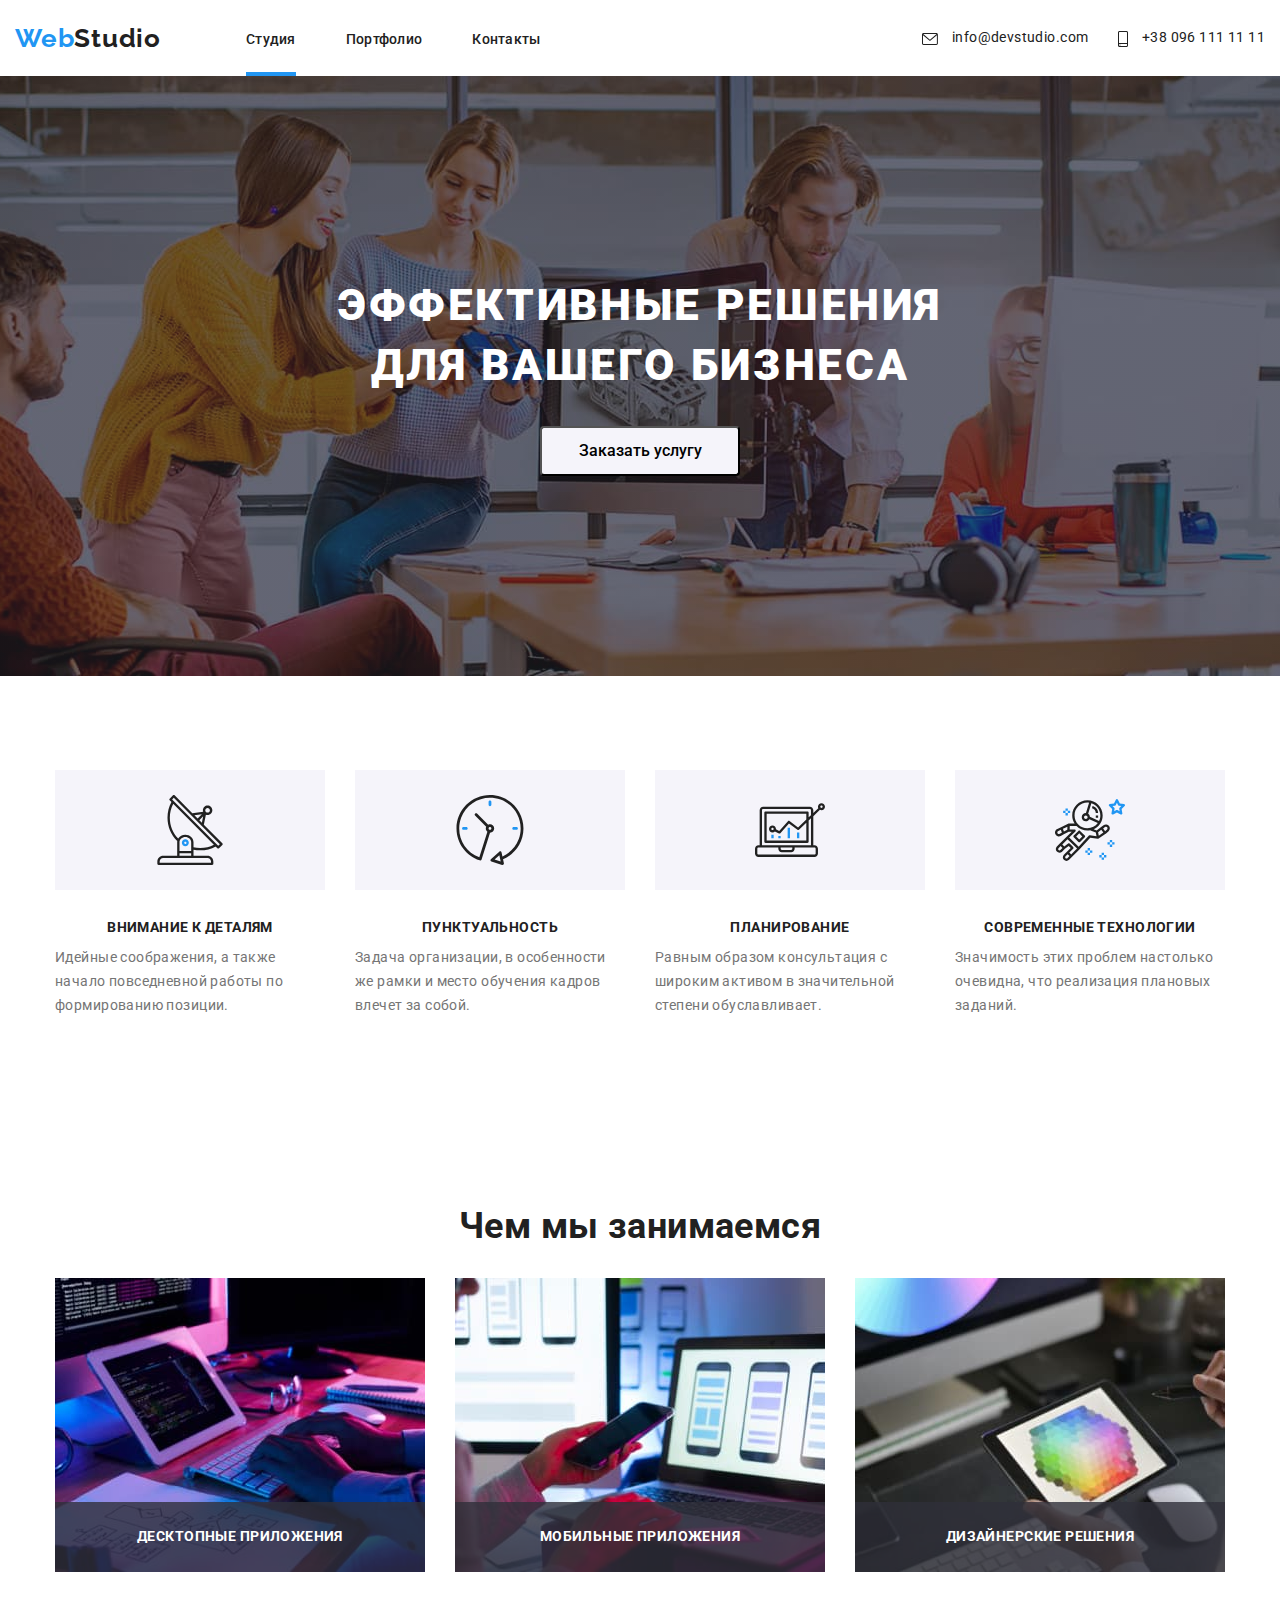
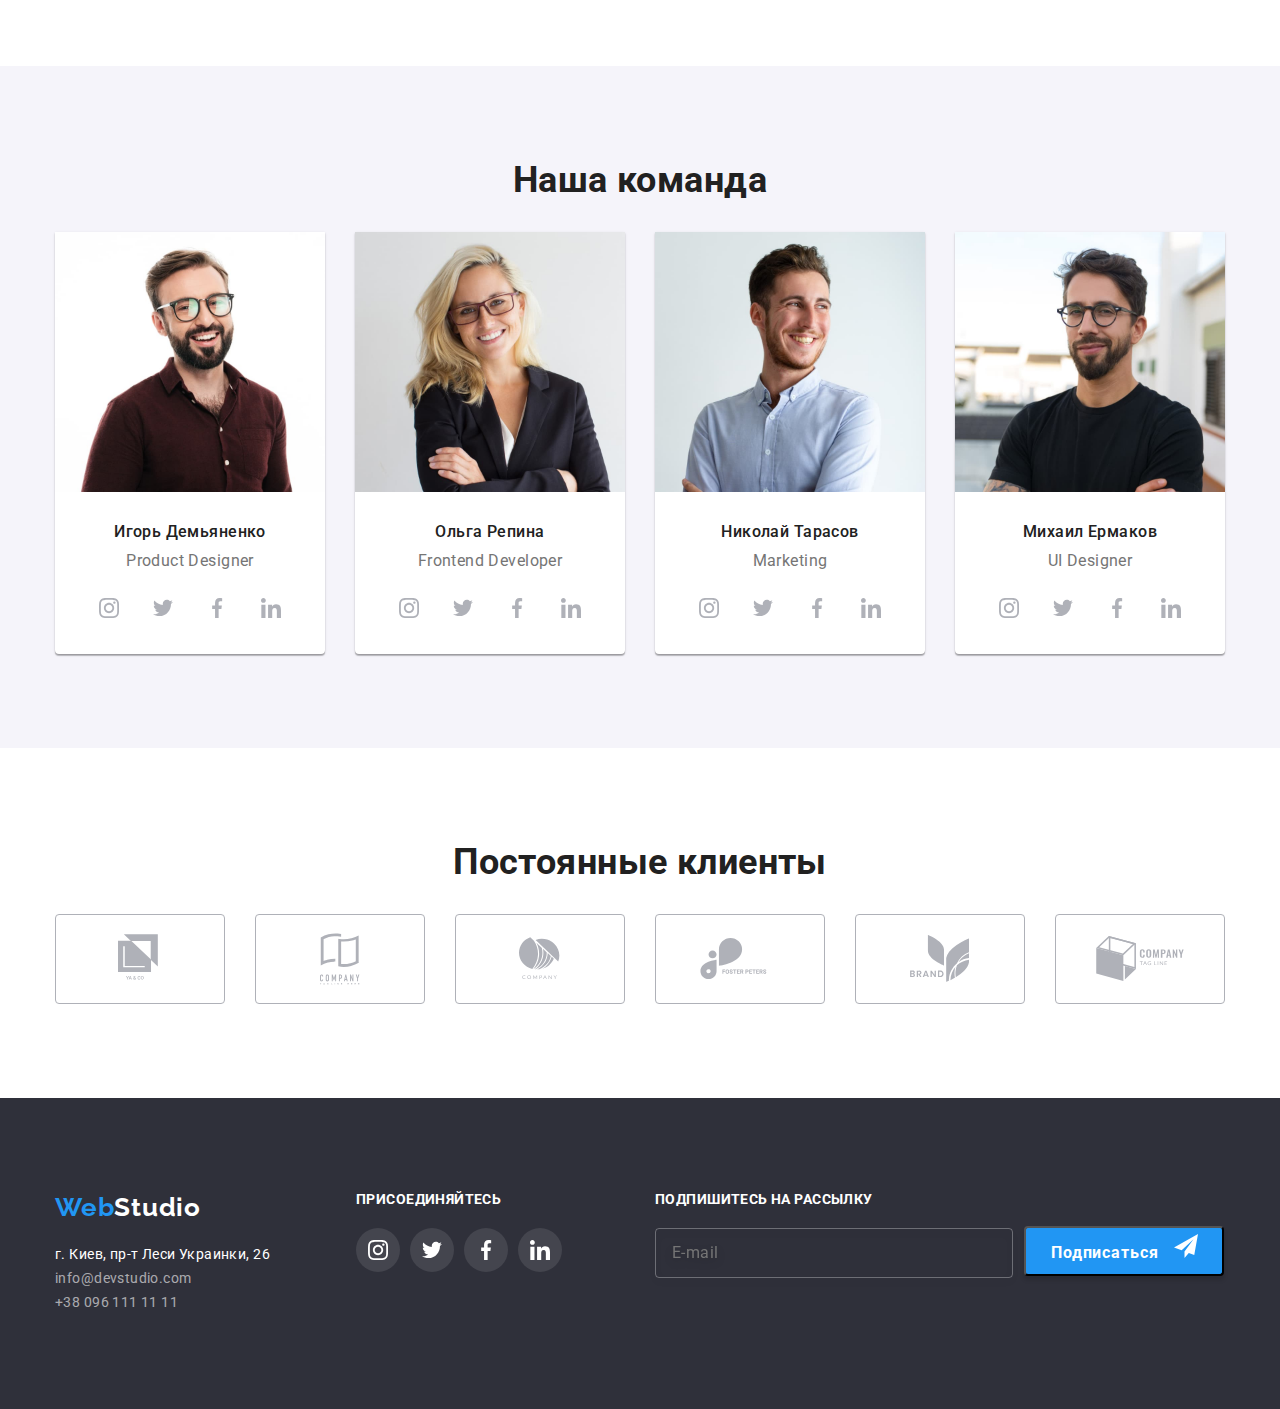
==== commit f8270ef6: "Сделана адаптивная разметка" ====
--- a/index.html
+++ b/index.html
@@ -13,9 +13,9 @@
   </head>
   <body>
     <header>
-      <nav class="container main-nav">
+      <nav class="main-nav">
         <a class="link logo" href="./"
-          ><span class="logo-item">Web </span>Studio</a
+          ><span class="logo-item">Web</span>Studio</a
         >
         <ul class="list menu-list">
           <li class="menu-list-item">
@@ -50,10 +50,56 @@
           </li>
         </ul>
       </nav>
+
+      <div class="mobile-nav-container">
+        <nav class="container mobile-nav">
+          <a href="./index.html" class="logo-mobile">
+            <span class="logo-first-mobile">Web</span>Studio
+          </a>
+          <div class="menu-container" id="data-menu">
+            <ul class="list site-nav-mobile">
+              <li class="site-nav-mobile-item"><a href="./index.html"
+                  class="site-nav-link-mobile current">Студия</a>
+              </li>
+              <li class="site-nav-mobile-item">
+                <a href="./portfolio.html" class="site-nav-link-mobile">Портфолио</a>
+              </li>
+              <li class="site-nav-mobile-item">
+                <a href="#" class="site-nav-link-mobile">Контакты</a>
+              </li>
+            </ul>
+            <ul class="list contacts-mobile">
+              <li class="contacts-mobile-item">
+                <a href="mailto:info@devstudio.com" class="contacts-link-mobile">
+                  <svg class="icon-contacts" width="16" height="12">
+                    <use href="./images/sprite.svg#icon-envelope"></use>
+                  </svg>
+                  info@devstudio.com
+                </a>
+              </li>
+              <li class="contacts-mobile-item">
+                <a href="tel:+380961111111" class="contacts-link-mobile icon-phone">
+                  <svg class="icon-contacts" width="10" height="15">
+                    <use href="./images/sprite.svg#icon-smartphone"></use>
+                  </svg>
+                  +38 096 111 11 11
+                </a>
+              </li>
+            </ul>
+          </div>
+          <button type="button" class="menu-btn" aria-expanded="false" id="data-menu-button">
+            <svg class="menu-icon" width="40" height="40" aria-label="переключатель мобильного меню">
+              <use href="./images/sprite.svg#menu-icon" class="open-icon"></use>
+              <use href="./images/sprite.svg#menu-close-icon" class="close-icon"></use>
+            </svg>
+          </button>
+        </nav>
+      </div>
     </header>
     <main>
       <!-- main heading section -->
-      <section class="hero-section">
+
+    <section class="hero-section">
         <div class="hero-content">
           <h1 class="hero-header">
             Эффективные решения <br />
@@ -61,7 +107,7 @@
           </h1>
           <button class="btn" data-modal-open>Заказать услугу</button>
         </div>
-      </section>
+      </section>    
 
       <!-- advantages list section -->
       <section>
@@ -128,7 +174,7 @@
       </section>
 
       <!-- what do we do section -->
-      <section>
+      <section class="mobile-hidden">
         <div class="container">
           <h2 class="section-header">Чем мы занимаемся</h2>
           <ul class="list portfolio-list">
@@ -435,7 +481,7 @@
       </section>
 
       <!-- Clients section -->
-      <section>
+       <section>
         <div class="container">
           <h2 class="section-header">Постоянные клиенты</h2>
           <ul class="list clients-list">
@@ -519,7 +565,7 @@
             </li>
           </ul>
         </div>
-      </section>
+      </section> 
     </main>
 
     <footer class="footer">
@@ -528,7 +574,7 @@
           <section class="contacts-section">
             <h2 hidden>Контакты</h2>
             <a class="link logo-footer" href="./"
-              ><span class="logo-item">Web </span>Studio</a
+              ><span class="logo-item">Web</span>Studio</a
             >
             <address class="address-list">
               <ul class="list">
@@ -613,6 +659,7 @@
               </li>
             </ul>
           </div>
+        
           <div class="subscribe-form">
             <form>
               <span class="footer-text">Подпишитесь на рассылку</span>
@@ -708,5 +755,6 @@
       </div>
     </div>
     <script src="./js/modal.js"></script>
+    <script src="./js/menu.js"></script>
   </body>
 </html>
--- a/css/main.min.css
+++ b/css/main.min.css
@@ -1,2 +1,2 @@
-/*! normalize.css v8.0.1 | MIT License | github.com/necolas/normalize.css */html{line-height:1.15;-webkit-text-size-adjust:100%}body{margin:0}main{display:block}h1{font-size:2em;margin:0.67em 0}hr{-webkit-box-sizing:content-box;box-sizing:content-box;height:0;overflow:visible}pre{font-family:monospace, monospace;font-size:1em}a{background-color:transparent}abbr[title]{border-bottom:none;text-decoration:underline;-webkit-text-decoration:underline dotted;text-decoration:underline dotted}b,strong{font-weight:bolder}code,kbd,samp{font-family:monospace, monospace;font-size:1em}small{font-size:80%}sub,sup{font-size:75%;line-height:0;position:relative;vertical-align:baseline}sub{bottom:-0.25em}sup{top:-0.5em}img{border-style:none}button,input,optgroup,select,textarea{font-family:inherit;font-size:100%;line-height:1.15;margin:0}button,input{overflow:visible}button,select{text-transform:none}button,[type="button"],[type="reset"],[type="submit"]{-webkit-appearance:button}button::-moz-focus-inner,[type="button"]::-moz-focus-inner,[type="reset"]::-moz-focus-inner,[type="submit"]::-moz-focus-inner{border-style:none;padding:0}button:-moz-focusring,[type="button"]:-moz-focusring,[type="reset"]:-moz-focusring,[type="submit"]:-moz-focusring{outline:1px dotted ButtonText}fieldset{padding:0.35em 0.75em 0.625em}legend{-webkit-box-sizing:border-box;box-sizing:border-box;color:inherit;display:table;max-width:100%;padding:0;white-space:normal}progress{vertical-align:baseline}textarea{overflow:auto}[type="checkbox"],[type="radio"]{-webkit-box-sizing:border-box;box-sizing:border-box;padding:0}[type="number"]::-webkit-inner-spin-button,[type="number"]::-webkit-outer-spin-button{height:auto}[type="search"]{-webkit-appearance:textfield;outline-offset:-2px}[type="search"]::-webkit-search-decoration{-webkit-appearance:none}::-webkit-file-upload-button{-webkit-appearance:button;font:inherit}details{display:block}summary{display:list-item}template{display:none}[hidden]{display:none}html{-webkit-box-sizing:border-box;box-sizing:border-box}*,*::before,*::after{-webkit-box-sizing:inherit;box-sizing:inherit}body{font-family:"Roboto", sans-serif;font-size:14px;font-style:normal;font-weight:normal;letter-spacing:0.03em;color:#212121;outline:1px solid tomato}.list{padding:0px;margin:0px;list-style:none}.link{text-decoration:none;color:#212121}.img{display:block;max-width:100%;height:auto}.container{width:100%;padding-left:15px;padding-right:15px;margin-right:auto;margin-left:auto}@media (min-width: 480px){.container{width:480px}}@media (min-width: 768px){.container{width:768px}}@media (min-width: 1200px){.container{width:1200px}}.flexbox{display:-webkit-box;display:-ms-flexbox;display:flex}.list-header{margin-top:0px;margin-bottom:0px;font-weight:bold;font-size:14px;line-height:1.14;text-transform:uppercase}.section-header{padding-top:60px;padding-bottom:30px;margin:0px;font-weight:bold;font-size:36px;line-height:1.166;text-align:center}.footer-text{display:block;font-weight:bold;font-size:14px;line-height:1.14;text-transform:uppercase;color:#fff}.btn{border-radius:4px;padding:10px 32px;min-width:200px;background-color:#f5f4fa;font-weight:500;font-size:16px;line-height:1.625;text-align:center;-webkit-transition:background-color 250ms cubic-bezier(0.4, 0, 0.2, 1),color 250ms cubic-bezier(0.4, 0, 0.2, 1);transition:background-color 250ms cubic-bezier(0.4, 0, 0.2, 1),color 250ms cubic-bezier(0.4, 0, 0.2, 1)}.btn:hover,.btn:focus{color:#fff;background-color:#2196f3}.subscribe-btn{display:-webkit-inline-box;display:-ms-inline-flexbox;display:inline-flex;-webkit-box-pack:center;-ms-flex-pack:center;justify-content:center;margin-left:12px;width:200px;height:50px;-webkit-box-align:center;-ms-flex-align:center;align-items:center;text-align:center;border-radius:4px;background:#2196f3;-webkit-box-shadow:0px 4px 4px rgba(0,0,0,0.15);box-shadow:0px 4px 4px rgba(0,0,0,0.15);font-family:Roboto;font-style:normal;font-weight:bold;font-size:16px;line-height:30px;letter-spacing:0.06em;color:#fff}.close-btn{position:absolute;top:8px;right:8px;display:-webkit-inline-box;display:-ms-inline-flexbox;display:inline-flex;-webkit-box-pack:center;-ms-flex-pack:center;justify-content:center;-webkit-box-align:center;-ms-flex-align:center;align-items:center;width:30px;height:30px;border:1px solid rgba(0,0,0,0.1);border-radius:50%;background-color:#ffffff}.submit-btn{display:-webkit-box;display:-ms-flexbox;display:flex;margin-left:auto;margin-right:auto;margin-top:30px;padding:10px 55px;width:200px;height:50px;-webkit-box-align:center;-ms-flex-align:center;align-items:center;text-align:center;border-radius:4px;background:#2196f3;-webkit-box-shadow:0px 4px 4px rgba(0,0,0,0.15);box-shadow:0px 4px 4px rgba(0,0,0,0.15);font-family:Roboto;font-style:normal;font-weight:bold;font-size:16px;line-height:30px;letter-spacing:0.06em;color:#fff}.logo{margin-right:85px;font-family:"Raleway", sans-serif;font-style:normal;font-weight:bold;font-size:26px;line-height:1.19;letter-spacing:0.03em}.logo-item{color:#2196f3}.contacts-list{display:-webkit-box;display:-ms-flexbox;display:flex;margin-left:auto}.contacts-list>.contacts-list-item{color:#757575}.contacts-list>.contacts-list-item:not(:last-child){margin-right:30px}.contacts-link{-webkit-transition:color 250ms cubic-bezier(0.4, 0, 0.2, 1);transition:color 250ms cubic-bezier(0.4, 0, 0.2, 1)}.contacts-link:hover,.contacts-link:focus{color:#2196f3}.contacts-icon{fill:currentColor;vertical-align:middle;margin-right:10px}.backdrop{position:fixed;top:0;left:0;width:1600px;height:1024px;background-color:rgba(0,0,0,0.2);top:50%;left:50%;-webkit-transform:translate(-50%, -50%);transform:translate(-50%, -50%);opacity:1;-webkit-transition:opacity 250ms cubic-bezier(0.4, 0, 0.2, 1);transition:opacity 250ms cubic-bezier(0.4, 0, 0.2, 1)}.backdrop.is-hidden{opacity:0;pointer-events:none}.modal{position:absolute;padding:40px;min-width:528px;min-height:581px;top:50%;left:50%;background-color:#ffffff;-webkit-box-shadow:0px 1px 3px rgba(0,0,0,0.12),0px 1px 1px rgba(0,0,0,0.14),0px 2px 1px rgba(0,0,0,0.2);box-shadow:0px 1px 3px rgba(0,0,0,0.12),0px 1px 1px rgba(0,0,0,0.14),0px 2px 1px rgba(0,0,0,0.2);border-radius:4px;-webkit-transform:translate(-50%, -50%) scale(1);transform:translate(-50%, -50%) scale(1);-webkit-transition:-webkit-transform 250ms cubic-bezier(0.4, 0, 0.2, 1);transition:-webkit-transform 250ms cubic-bezier(0.4, 0, 0.2, 1);transition:transform 250ms cubic-bezier(0.4, 0, 0.2, 1);transition:transform 250ms cubic-bezier(0.4, 0, 0.2, 1), -webkit-transform 250ms cubic-bezier(0.4, 0, 0.2, 1)}.backdrop.is-hidden .modal{-webkit-transform:translate(-50%, -50%) scale(0.9);transform:translate(-50%, -50%) scale(0.9)}.close-icon{-webkit-transition:fill 250ms cubic-bezier(0.4, 0, 0.2, 1);transition:fill 250ms cubic-bezier(0.4, 0, 0.2, 1)}.close-btn:hover .close-icon,.close-btn:focus .close-icon{fill:#2196f3}.form{position:relative}.form-header{margin-top:0px;margin-bottom:12px;font-family:Roboto;font-style:normal;font-weight:bold;font-size:20px;line-height:23px;text-align:center;letter-spacing:0.03em;color:#212121}.form-field{margin-bottom:10px}.comment-field{margin-bottom:20px}.input{position:relative}.form-input{width:100%;margin-right:auto;margin-left:auto;padding-left:42px;padding-bottom:12px;padding-top:12px;border-radius:4px;border:1px solid rgba(33,33,33,0.2);-webkit-transition:fill 250ms cubic-bezier(0.4, 0, 0.2, 1);transition:fill 250ms cubic-bezier(0.4, 0, 0.2, 1)}.form-input:focus{border:1px solid #2196f3;outline:none}.comment-input{width:100%;margin-right:auto;margin-left:auto;padding:12px 16px;border-radius:4px;border:1px solid rgba(33,33,33,0.2);resize:none;-webkit-transition:fill 250ms cubic-bezier(0.4, 0, 0.2, 1);transition:fill 250ms cubic-bezier(0.4, 0, 0.2, 1)}.comment-input:focus{border:1px solid #2196f3;outline:none}.comment-input::-webkit-input-placeholder{font-family:Roboto;font-style:normal;font-weight:normal;font-size:12px;line-height:14px;letter-spacing:0.01em;color:rgba(117,117,117,0.5)}.comment-input:-ms-input-placeholder{font-family:Roboto;font-style:normal;font-weight:normal;font-size:12px;line-height:14px;letter-spacing:0.01em;color:rgba(117,117,117,0.5)}.comment-input::-ms-input-placeholder{font-family:Roboto;font-style:normal;font-weight:normal;font-size:12px;line-height:14px;letter-spacing:0.01em;color:rgba(117,117,117,0.5)}.comment-input::placeholder{font-family:Roboto;font-style:normal;font-weight:normal;font-size:12px;line-height:14px;letter-spacing:0.01em;color:rgba(117,117,117,0.5)}.form-label{display:-webkit-box;display:-ms-flexbox;display:flex;margin-bottom:4px;font:inherit;font-size:12px;letter-spacing:0.01em;color:#757575}.form-icon{position:absolute;top:11px;left:12px;fill:#212121;-webkit-transition:fill 250ms cubic-bezier(0.4, 0, 0.2, 1);transition:fill 250ms cubic-bezier(0.4, 0, 0.2, 1)}.form-input:focus ~ span>.form-icon{fill:#2196f3}.policy-checkbox{-webkit-appearance:none;-moz-appearance:none;appearance:none}.checkbox-icon{margin-right:8px;fill:#fff;border:1px solid #212121;-webkit-transition:background-color 250ms cubic-bezier(0.4, 0, 0.2, 1);transition:background-color 250ms cubic-bezier(0.4, 0, 0.2, 1)}.policy-checkbox:checked+span .checkbox-icon{background-color:#2196f3;border:0px}.policy-label{display:inline-block;font-family:Roboto;font-style:normal;font-weight:normal;font-size:14px;line-height:24px;letter-spacing:0.03em;color:#757575}.policy-link{color:#2196f3}.contacts-section{padding-top:60px;padding-bottom:60px;text-align:center}.logo-footer{font-family:"Raleway", sans-serif;font-style:normal;font-weight:bold;font-size:26px;line-height:1.19;letter-spacing:0.03em;color:#fff}.address-list{margin-top:20px}.address{font-style:normal;line-height:1.714;color:#fff}.footer-contacts{font-style:normal;line-height:1.714;color:rgba(255,255,255,0.6)}.footer-socials{padding-bottom:60px;text-align:center}.footer-text{display:block;font-weight:bold;font-size:14px;line-height:1.14;text-transform:uppercase;color:#fff}.footer-social-list{display:-webkit-box;display:-ms-flexbox;display:flex;margin-top:20px;-webkit-box-pack:center;-ms-flex-pack:center;justify-content:center}.footer-social-item:not(:last-child){margin-right:10px}.footer-social-link{display:-webkit-inline-box;display:-ms-inline-flexbox;display:inline-flex;-webkit-box-pack:center;-ms-flex-pack:center;justify-content:center;-webkit-box-align:center;-ms-flex-align:center;align-items:center;width:44px;height:44px;background:rgba(255,255,255,0.1);border-radius:50%;-webkit-transition:background 250ms cubic-bezier(0.4, 0, 0.2, 1);transition:background 250ms cubic-bezier(0.4, 0, 0.2, 1)}.footer-social-link:focus,.footer-social-link:hover{background:#2196f3}.footer-social-icon{fill:#fff}.subscribe-form{padding-bottom:60px;text-align:center}.subscribe-input{display:inline-block;margin-top:20px;margin-bottom:20px;padding:15px 16px;width:100%;height:50px;background:transparent;border:1px solid rgba(255,255,255,0.3);border-radius:4px;-webkit-filter:drop-shadow(0px 4px 4px rgba(0,0,0,0.15));filter:drop-shadow(0px 4px 4px rgba(0,0,0,0.15));font-family:Roboto;font-style:normal;font-weight:normal;font-size:16px;line-height:20px;-webkit-box-align:center;-ms-flex-align:center;align-items:center;letter-spacing:0.03em;color:rgba(255,255,255,0.6)}.subscribe-icon{margin-left:10px}.advantages-section{padding-top:94px}@media (min-width: 768px){.advantages-list{display:-webkit-box;display:-ms-flexbox;display:flex;-ms-flex-wrap:wrap;flex-wrap:wrap}}@media (min-width: 1200px){.advantages-list{display:-webkit-box;display:-ms-flexbox;display:flex}}.advantages-list-item:not(:last-child){margin-bottom:30px}@media (min-width: 768px){.advantages-list-item{width:calc((100% - 30px) / 2);margin-right:30px;margin-bottom:30px}.advantages-list-item:nth-child(2n){margin-right:0px}.advantages-list-item:nth-last-child(-n+2){margin-bottom:0px}}@media (min-width: 1200px){.advantages-list-item{width:calc((100% - 90px) / 4)}.advantages-list-item:not(:last-child){margin-right:30px}}.advantages-thumb{display:-webkit-inline-box;display:-ms-inline-flexbox;display:inline-flex;-webkit-box-pack:center;-ms-flex-pack:center;justify-content:center;-webkit-box-align:center;-ms-flex-align:center;align-items:center;width:100%;height:120px;background:#f5f4fa}.advantages-list-header{margin-top:30px;text-align:center}@media (min-width: 768px){.advantages-list-header{text-align:left}}.advantages-list-text{margin-top:10px;margin-bottom:0px;font-size:14px;line-height:1.714;color:#757575}.team-section{background:#f5f4fa;max-width:1600px;margin-right:auto;margin-left:auto}.team-list{padding-bottom:60px}@media (min-width: 768px){.team-list{display:-webkit-box;display:-ms-flexbox;display:flex;-ms-flex-wrap:wrap;flex-wrap:wrap}}@media (min-width: 1200px){.team-list{display:-webkit-box;display:-ms-flexbox;display:flex;padding-bottom:94px}}.team-list-item{width:100%;padding-bottom:24px;background:#fff;-webkit-box-shadow:0px 1px 3px rgba(0,0,0,0.12),0px 1px 1px rgba(0,0,0,0.14),0px 2px 1px rgba(0,0,0,0.2);box-shadow:0px 1px 3px rgba(0,0,0,0.12),0px 1px 1px rgba(0,0,0,0.14),0px 2px 1px rgba(0,0,0,0.2);border-radius:0px 0px 4px 4px}.team-list-item:not(:last-child){margin-bottom:30px}@media (min-width: 768px){.team-list-item{width:calc((100% - 30px) / 2);margin-right:30px;margin-bottom:30px}.team-list-item:nth-child(2n){margin-right:0px}.team-list-item:nth-last-child(-n+2){margin-bottom:0px}}@media (min-width: 1200px){.team-list-item{margin-bottom:0px;width:calc((100% - 90px) / 4)}.team-list-item:not(:last-child){margin-right:30px}}.team-list-header{margin-top:30px;margin-bottom:10px;font-weight:500;font-size:16px;line-height:1.1875;text-align:center}.team-list-position{margin-top:0px;margin-bottom:16px;font-size:16px;line-height:1.1875;text-align:center;color:#757575}.social-icons-list{display:-webkit-box;display:-ms-flexbox;display:flex;-webkit-box-pack:center;-ms-flex-pack:center;justify-content:center;margin-bottom:30px}.social-icons-item:not(:last-child){margin-right:10px}.social-icons-link{display:-webkit-inline-box;display:-ms-inline-flexbox;display:inline-flex;-webkit-box-pack:center;-ms-flex-pack:center;justify-content:center;-webkit-box-align:center;-ms-flex-align:center;align-items:center;width:44px;height:44px;background:#fff;border-radius:50%;-webkit-transition:background 250ms cubic-bezier(0.4, 0, 0.2, 1);transition:background 250ms cubic-bezier(0.4, 0, 0.2, 1)}.social-icons-link:hover,.social-icons-link:focus{background:#2196f3}.social-icon{fill:#afb1b8;-webkit-transition:fill 250ms cubic-bezier(0.4, 0, 0.2, 1);transition:fill 250ms cubic-bezier(0.4, 0, 0.2, 1)}.social-icons-link:hover .social-icon,.social-icons-link:focus .social-icon{fill:#fff}.clients-list{display:-webkit-box;display:-ms-flexbox;display:flex;-ms-flex-wrap:wrap;flex-wrap:wrap;padding-bottom:60px}@media (min-width: 1200px){.clients-list{-ms-flex-wrap:nowrap;flex-wrap:nowrap;padding-bottom:94px}}.clients-list-item{width:calc((100% - 30px) / 2);margin-right:30px;margin-bottom:30px;text-align:center}.clients-list-item:nth-child(2n){margin-right:0px}.clients-list-item:nth-last-child(-n+2){margin-bottom:0px}@media (min-width: 768px){.clients-list-item{width:calc((100% - 60px) / 3);margin-right:30px;margin-bottom:30px}.clients-list-item:nth-child(3n){margin-right:0px}.clients-list-item:nth-last-child(-n+3){margin-bottom:0px}}@media (min-width: 1200px){.clients-list-item{width:calc((100% - 150px) / 6)}.clients-list-item:not(:last-child){margin-right:30px}}.clients-list-link{display:-webkit-inline-box;display:-ms-inline-flexbox;display:inline-flex;-webkit-box-pack:center;-ms-flex-pack:center;justify-content:center;-webkit-box-align:center;-ms-flex-align:center;align-items:center;width:210px;height:90px;border:1px solid #afb1b8;border-radius:4px;-webkit-transition:color 250ms cubic-bezier(0.4, 0, 0.2, 1);transition:color 250ms cubic-bezier(0.4, 0, 0.2, 1)}.clients-list-link:hover,.clients-list-link:focus{color:#2196f3;border:1px solid #2196f3;border-radius:4px}@media (min-width: 768px){.clients-list-link{width:226px}}@media (min-width: 1200px){.clients-list-link{width:170px}}.clients-icon{fill:#afb1b8;-webkit-transition:fill 250ms cubic-bezier(0.4, 0, 0.2, 1);transition:fill 250ms cubic-bezier(0.4, 0, 0.2, 1)}.clients-list-link:hover .clients-icon,.clients-list-link:focus .clients-icon{fill:#2196f3}.footer{background:#2f303a;max-width:1600px;margin-right:auto;margin-left:auto}@media (min-width: 768px){.footer-section{display:-webkit-box;display:-ms-flexbox;display:flex}}@media (min-width: 1200px){.footer-section{display:-webkit-box;display:-ms-flexbox;display:flex}}
+.site-nav-link-mobile,.site-nav-link-mobile::after,.contacts-link-mobile{-webkit-transition-duration:250ms;transition-duration:250ms;-webkit-transition-timing-function:cubic-bezier(0.4, 0, 0.2, 1);transition-timing-function:cubic-bezier(0.4, 0, 0.2, 1)}/*! normalize.css v8.0.1 | MIT License | github.com/necolas/normalize.css */html{line-height:1.15;-webkit-text-size-adjust:100%}body{margin:0}main{display:block}h1{font-size:2em;margin:0.67em 0}hr{-webkit-box-sizing:content-box;box-sizing:content-box;height:0;overflow:visible}pre{font-family:monospace, monospace;font-size:1em}a{background-color:transparent}abbr[title]{border-bottom:none;text-decoration:underline;-webkit-text-decoration:underline dotted;text-decoration:underline dotted}b,strong{font-weight:bolder}code,kbd,samp{font-family:monospace, monospace;font-size:1em}small{font-size:80%}sub,sup{font-size:75%;line-height:0;position:relative;vertical-align:baseline}sub{bottom:-0.25em}sup{top:-0.5em}img{border-style:none}button,input,optgroup,select,textarea{font-family:inherit;font-size:100%;line-height:1.15;margin:0}button,input{overflow:visible}button,select{text-transform:none}button,[type="button"],[type="reset"],[type="submit"]{-webkit-appearance:button}button::-moz-focus-inner,[type="button"]::-moz-focus-inner,[type="reset"]::-moz-focus-inner,[type="submit"]::-moz-focus-inner{border-style:none;padding:0}button:-moz-focusring,[type="button"]:-moz-focusring,[type="reset"]:-moz-focusring,[type="submit"]:-moz-focusring{outline:1px dotted ButtonText}fieldset{padding:0.35em 0.75em 0.625em}legend{-webkit-box-sizing:border-box;box-sizing:border-box;color:inherit;display:table;max-width:100%;padding:0;white-space:normal}progress{vertical-align:baseline}textarea{overflow:auto}[type="checkbox"],[type="radio"]{-webkit-box-sizing:border-box;box-sizing:border-box;padding:0}[type="number"]::-webkit-inner-spin-button,[type="number"]::-webkit-outer-spin-button{height:auto}[type="search"]{-webkit-appearance:textfield;outline-offset:-2px}[type="search"]::-webkit-search-decoration{-webkit-appearance:none}::-webkit-file-upload-button{-webkit-appearance:button;font:inherit}details{display:block}summary{display:list-item}template{display:none}[hidden]{display:none}html{-webkit-box-sizing:border-box;box-sizing:border-box}*,*::before,*::after{-webkit-box-sizing:inherit;box-sizing:inherit}body{font-family:"Roboto", sans-serif;font-size:14px;font-style:normal;font-weight:normal;letter-spacing:0.03em;color:#212121;outline:1px solid tomato}.list{padding:0px;margin:0px;list-style:none}.link{text-decoration:none;color:#212121}.img{display:block;max-width:100%;height:auto}.container{width:100%;padding-left:15px;padding-right:15px;padding-top:60px;padding-bottom:60px;margin-right:auto;margin-left:auto}@media (min-width: 480px){.container{width:480px}}@media (min-width: 768px){.container{width:768px}}@media (min-width: 1200px){.container{width:1200px;padding-top:94px;padding-bottom:94px}}.flexbox{display:-webkit-box;display:-ms-flexbox;display:flex}.list-header{margin-top:0px;margin-bottom:0px;font-weight:bold;font-size:14px;line-height:1.14;text-transform:uppercase}.section-header{padding-bottom:30px;margin:0px;font-weight:bold;font-size:36px;line-height:1.166;text-align:center}.footer-text{display:block;font-weight:bold;font-size:14px;line-height:1.14;text-transform:uppercase;color:#fff}@media screen and (min-width: 768px) and (max-width: 1199px){.footer-text{text-align:center}}.btn{border-radius:4px;padding:10px 32px;min-width:200px;background-color:#f5f4fa;font-weight:500;font-size:16px;line-height:1.625;text-align:center;-webkit-transition:background-color 250ms cubic-bezier(0.4, 0, 0.2, 1),color 250ms cubic-bezier(0.4, 0, 0.2, 1);transition:background-color 250ms cubic-bezier(0.4, 0, 0.2, 1),color 250ms cubic-bezier(0.4, 0, 0.2, 1)}.btn:hover,.btn:focus{color:#fff;background-color:#2196f3}.subscribe-btn{display:-webkit-inline-box;display:-ms-inline-flexbox;display:inline-flex;-webkit-box-pack:center;-ms-flex-pack:center;justify-content:center;margin-left:12px;width:200px;height:50px;-webkit-box-align:center;-ms-flex-align:center;align-items:center;text-align:center;border-radius:4px;background:#2196f3;-webkit-box-shadow:0px 4px 4px rgba(0,0,0,0.15);box-shadow:0px 4px 4px rgba(0,0,0,0.15);font-family:Roboto;font-style:normal;font-weight:bold;font-size:16px;line-height:30px;letter-spacing:0.06em;color:#fff}@media screen and (min-width: 768px) and (max-width: 1199px){.subscribe-btn{display:block;margin-top:20px;margin-left:auto;margin-right:auto}}@media screen and (min-width: 1200px){.subscribe-btn{display:inline-block;margin-top:0px;margin-left:8px;margin-right:0px}}.close-btn{position:absolute;top:8px;right:8px;display:-webkit-inline-box;display:-ms-inline-flexbox;display:inline-flex;-webkit-box-pack:center;-ms-flex-pack:center;justify-content:center;-webkit-box-align:center;-ms-flex-align:center;align-items:center;width:30px;height:30px;border:1px solid rgba(0,0,0,0.1);border-radius:50%;background-color:#ffffff}.submit-btn{display:-webkit-box;display:-ms-flexbox;display:flex;margin-left:auto;margin-right:auto;margin-top:30px;padding:10px 55px;width:200px;height:50px;-webkit-box-align:center;-ms-flex-align:center;align-items:center;text-align:center;border-radius:4px;background:#2196f3;-webkit-box-shadow:0px 4px 4px rgba(0,0,0,0.15);box-shadow:0px 4px 4px rgba(0,0,0,0.15);font-family:Roboto;font-style:normal;font-weight:bold;font-size:16px;line-height:30px;letter-spacing:0.06em;color:#fff}.logo{margin-right:85px;font-family:"Raleway", sans-serif;font-style:normal;font-weight:bold;font-size:26px;line-height:1.19;letter-spacing:0.03em}.logo-item{color:#2196f3}@media screen and (min-width: 768px) and (max-width: 1199px){.logo{font-size:24px;letter-spacing:0.03em}}.main-nav{display:-webkit-box;display:-ms-flexbox;display:flex;-webkit-box-align:center;-ms-flex-align:center;align-items:center;padding-left:15px;padding-right:15px}@media screen and (max-width: 767px){.main-nav{display:none}}.menu-list{display:-webkit-box;display:-ms-flexbox;display:flex;font-weight:500;line-height:1.14;letter-spacing:0.02em;color:#212121}.menu-list-item:not(:last-child){margin-right:50px}.menu-link{position:relative;display:block;padding-top:32px;padding-bottom:28px;-webkit-transition:color 250ms cubic-bezier(0.4, 0, 0.2, 1);transition:color 250ms cubic-bezier(0.4, 0, 0.2, 1)}.menu-link:hover,.menu-link:focus{color:#2196f3}.current-page::after{content:" ";position:absolute;left:0;bottom:0;display:block;width:100%;height:4px;background-color:#2196f3;-webkit-transition:opacity 250ms cubic-bezier(0.4, 0, 0.2, 1);transition:opacity 250ms cubic-bezier(0.4, 0, 0.2, 1)}.mobile-nav-container{position:relative;width:100%;height:60px;background-color:#fff;border-bottom:1px solid #ececec}@media screen and (min-width: 768px){.mobile-nav-container{display:none}}.mobile-nav{display:-webkit-box;display:-ms-flexbox;display:flex;-webkit-box-pack:justify;-ms-flex-pack:justify;justify-content:space-between;-webkit-box-align:center;-ms-flex-align:center;align-items:center;max-width:450px}@media screen and (max-width: 767px){.menu-btn{position:absolute;top:10px;right:15px;display:-webkit-inline-box;display:-ms-inline-flexbox;display:inline-flex;-webkit-box-align:center;-ms-flex-align:center;align-items:center;padding:0;color:#212121;background-color:#fff;background-origin:border-box;border:none;cursor:pointer}.menu-btn:hover,.menu-btn:focus{color:#2196f3}.menu-btn .open-icon{display:block;padding-right:15px}.menu-btn .close-icon{display:none}.menu-icon{fill:currentColor}.menu-btn.is-open .open-icon{display:none}.menu-btn.is-open .close-icon{display:block}}@media screen and (max-width: 767px){.menu-container{position:absolute;top:60px;left:0;width:100%;text-align:center;background-color:#fff;-webkit-box-shadow:0px 4px 8px rgba(0,0,0,0.04),0px 2px 4px rgba(0,0,0,0.08),0px 1px 3px rgba(0,0,0,0.16);box-shadow:0px 4px 8px rgba(0,0,0,0.04),0px 2px 4px rgba(0,0,0,0.08),0px 1px 3px rgba(0,0,0,0.16);opacity:0;pointer-events:none;-webkit-transform:translateY(-100%);transform:translateY(-100%);-webkit-transition:opacity 300ms linear, -webkit-transform 200ms linear;transition:opacity 300ms linear, -webkit-transform 200ms linear;transition:transform 200ms linear, opacity 300ms linear;transition:transform 200ms linear, opacity 300ms linear, -webkit-transform 200ms linear}.menu-container.is-open{-webkit-transform:translateY(0);transform:translateY(0);opacity:1;pointer-events:initial}}@media screen and (min-width: 768px){.menu-container{display:none}}.site-nav-mobile{padding-top:60px}.site-nav-mobile-item{text-align:center;margin-bottom:40px}.site-nav-mobile-item:last-child{margin-bottom:0px}.contacts-mobile{padding-top:60px;padding-bottom:60px}.contacts-mobile-item{text-align:center;margin-bottom:16px}.contacts-mobile-item:last-child{margin-bottom:0}.site-nav-link-mobile{color:#212121;position:relative;display:inline-block;text-align:center;text-decoration:none;font-weight:500;font-size:18px;line-height:1.17;letter-spacing:0.02em;-webkit-transition-property:color;transition-property:color}.site-nav-link-mobile::after{content:"";background-color:#ffffff;-webkit-transition-property:background-color;transition-property:background-color}.site-nav-link-mobile:hover::after,.site-nav-link-mobile:focus::after,.site-nav-link-mobile.current::after{content:"";width:100%;height:4px;border-radius:2px;background-color:#2196f3;position:absolute;bottom:-8px;left:0;-webkit-transform:translate(0px, 1px);transform:translate(0px, 1px)}.site-nav-link-mobile.current{color:#2196f3}.contacts-link-mobile{color:#757575;display:block;text-align:center;text-decoration:none;font-weight:500;font-size:18px;line-height:1.17;letter-spacing:0.02em;fill:#757575;-webkit-transition-property:color, fill;transition-property:color, fill}.site-nav-link-mobile:hover,.contacts-link-mobile:hover,.site-nav-link-mobile:focus,.contacts-link-mobile:focus{color:#2196f3;fill:#2196f3}.logo-mobile{position:absolute;top:0px;left:15px;font-family:Raleway, serif;font-style:normal;font-weight:700;font-size:24px;line-height:1.17;text-decoration:none;color:#212121;display:block;padding-top:16px;padding-bottom:16px}.logo-first-mobile{color:#2196f3}@media screen and (min-width: 768px) and (max-width: 1199px){.contacts-list{margin-left:84px}}@media screen and (min-width: 1200px){.contacts-list{display:-webkit-box;display:-ms-flexbox;display:flex;margin-left:auto}}.contacts-list>.contacts-list-item{color:#757575}.contacts-list>.contacts-list-item:not(:last-child){margin-right:30px}@media screen and (min-width: 768px) and (max-width: 1199px){.contacts-list>.contacts-list-item:not(:last-child){margin-right:0px;margin-bottom:10px}}.contacts-link{-webkit-transition:color 250ms cubic-bezier(0.4, 0, 0.2, 1);transition:color 250ms cubic-bezier(0.4, 0, 0.2, 1)}.contacts-link:hover,.contacts-link:focus{color:#2196f3}@media screen and (min-width: 768px) and (max-width: 1199px){.contacts-link{font-size:12px;letter-spacing:0.02em}}.contacts-icon{fill:currentColor;vertical-align:middle;margin-right:10px}@media screen and (min-width: 768px) and (max-width: 1199px){.contacts-icon{margin-right:8px}}.backdrop{position:fixed;top:0;left:0;width:100%;height:100%;background-color:rgba(0,0,0,0.2);top:50%;left:50%;-webkit-transform:translate(-50%, -50%);transform:translate(-50%, -50%);opacity:1;-webkit-transition:opacity 250ms cubic-bezier(0.4, 0, 0.2, 1);transition:opacity 250ms cubic-bezier(0.4, 0, 0.2, 1)}.backdrop.is-hidden{opacity:0;pointer-events:none}@media screen and (max-width: 1199px){.backdrop{overflow:scroll}}.modal{position:absolute;padding:40px;top:50%;left:50%;width:90%;max-width:450px;background-color:#ffffff;-webkit-box-shadow:0px 1px 3px rgba(0,0,0,0.12),0px 1px 1px rgba(0,0,0,0.14),0px 2px 1px rgba(0,0,0,0.2);box-shadow:0px 1px 3px rgba(0,0,0,0.12),0px 1px 1px rgba(0,0,0,0.14),0px 2px 1px rgba(0,0,0,0.2);border-radius:4px;-webkit-transform:translate(-50%, -50%) scale(1);transform:translate(-50%, -50%) scale(1);-webkit-transition:-webkit-transform 250ms cubic-bezier(0.4, 0, 0.2, 1);transition:-webkit-transform 250ms cubic-bezier(0.4, 0, 0.2, 1);transition:transform 250ms cubic-bezier(0.4, 0, 0.2, 1);transition:transform 250ms cubic-bezier(0.4, 0, 0.2, 1), -webkit-transform 250ms cubic-bezier(0.4, 0, 0.2, 1)}.backdrop.is-hidden .modal{-webkit-transform:translate(-50%, -50%) scale(0.9);transform:translate(-50%, -50%) scale(0.9)}@media screen and (max-height: 600px){.modal{-webkit-transform:translate(-50%, -25%);transform:translate(-50%, -25%)}}@media screen and (min-width: 1200px){.modal{max-width:528px}}.close-icon{-webkit-transition:fill 250ms cubic-bezier(0.4, 0, 0.2, 1);transition:fill 250ms cubic-bezier(0.4, 0, 0.2, 1)}.close-btn:hover .close-icon,.close-btn:focus .close-icon{fill:#2196f3}.form{position:relative}.form-header{margin-top:0px;margin-bottom:12px;font-family:Roboto;font-style:normal;font-weight:bold;font-size:20px;line-height:23px;text-align:center;letter-spacing:0.03em;color:#212121}.form-field{margin-bottom:10px}.comment-field{margin-bottom:20px}.input{position:relative}.form-input{width:100%;margin-right:auto;margin-left:auto;padding-left:42px;padding-bottom:12px;padding-top:12px;border-radius:4px;border:1px solid rgba(33,33,33,0.2);-webkit-transition:fill 250ms cubic-bezier(0.4, 0, 0.2, 1);transition:fill 250ms cubic-bezier(0.4, 0, 0.2, 1)}.form-input:focus{border:1px solid #2196f3;outline:none}.comment-input{width:100%;height:120px;margin-right:auto;margin-left:auto;padding:12px 16px;border-radius:4px;border:1px solid rgba(33,33,33,0.2);resize:none;-webkit-transition:fill 250ms cubic-bezier(0.4, 0, 0.2, 1);transition:fill 250ms cubic-bezier(0.4, 0, 0.2, 1)}.comment-input:focus{border:1px solid #2196f3;outline:none}.comment-input::-webkit-input-placeholder{font-family:Roboto;font-style:normal;font-weight:normal;font-size:12px;line-height:14px;letter-spacing:0.01em;color:rgba(117,117,117,0.5)}.comment-input:-ms-input-placeholder{font-family:Roboto;font-style:normal;font-weight:normal;font-size:12px;line-height:14px;letter-spacing:0.01em;color:rgba(117,117,117,0.5)}.comment-input::-ms-input-placeholder{font-family:Roboto;font-style:normal;font-weight:normal;font-size:12px;line-height:14px;letter-spacing:0.01em;color:rgba(117,117,117,0.5)}.comment-input::placeholder{font-family:Roboto;font-style:normal;font-weight:normal;font-size:12px;line-height:14px;letter-spacing:0.01em;color:rgba(117,117,117,0.5)}.form-label{display:-webkit-box;display:-ms-flexbox;display:flex;margin-bottom:4px;font:inherit;font-size:12px;letter-spacing:0.01em;color:#757575}.form-icon{position:absolute;top:11px;left:12px;fill:#212121;-webkit-transition:fill 250ms cubic-bezier(0.4, 0, 0.2, 1);transition:fill 250ms cubic-bezier(0.4, 0, 0.2, 1)}.form-input:focus ~ span>.form-icon{fill:#2196f3}.policy-checkbox{-webkit-appearance:none;-moz-appearance:none;appearance:none}.checkbox-icon{margin-right:8px;fill:#fff;border:1px solid #212121;-webkit-transition:background-color 250ms cubic-bezier(0.4, 0, 0.2, 1);transition:background-color 250ms cubic-bezier(0.4, 0, 0.2, 1)}.policy-checkbox:checked+span .checkbox-icon{background-color:#2196f3;border:0px}.policy-label{display:inline-block;-webkit-box-align:center;-ms-flex-align:center;align-items:center;font-family:Roboto;font-style:normal;font-weight:normal;font-size:14px;line-height:1.71;letter-spacing:0.03em}@media screen and (max-width: 1199px){.policy-label{font-size:12px;line-height:1.17}}.policy-link{color:#2196f3}@media screen and (min-width: 768px) and (max-width: 1199px){.contacts-section{margin-right:165px}}@media screen and (min-width: 1200px){.contacts-section{width:231px;margin-right:0;text-align:left;margin-bottom:0}}.logo-footer{font-family:"Raleway", sans-serif;font-style:normal;font-weight:bold;font-size:26px;line-height:1.19;letter-spacing:0.03em;color:#fff}.address-list{margin-top:20px}.address{font-style:normal;line-height:1.714;color:#fff}.footer-contacts{font-style:normal;line-height:1.714;color:rgba(255,255,255,0.6)}@media screen and (max-width: 767px){.footer-socials{margin-top:60px}}@media screen and (min-width: 1200px){.footer-socials{margin-left:70px;margin-top:0px}}.footer-text{display:block;font-weight:bold;font-size:14px;line-height:1.14;text-transform:uppercase;color:#fff}.footer-social-list{display:-webkit-box;display:-ms-flexbox;display:flex;margin-top:20px;-webkit-box-pack:center;-ms-flex-pack:center;justify-content:center}.footer-social-item:not(:last-child){margin-right:10px}.footer-social-link{display:-webkit-inline-box;display:-ms-inline-flexbox;display:inline-flex;-webkit-box-pack:center;-ms-flex-pack:center;justify-content:center;-webkit-box-align:center;-ms-flex-align:center;align-items:center;width:44px;height:44px;background:rgba(255,255,255,0.1);border-radius:50%;-webkit-transition:background 250ms cubic-bezier(0.4, 0, 0.2, 1);transition:background 250ms cubic-bezier(0.4, 0, 0.2, 1)}.footer-social-link:focus,.footer-social-link:hover{background:#2196f3}.footer-social-icon{fill:#fff}@media screen and (max-width: 767px){.subscribe-form{margin-top:60px}}@media screen and (min-width: 768px) and (max-width: 1199px){.subscribe-form{margin-top:60px}}@media screen and (min-width: 1200px){.subscribe-form{margin-left:93px;margin-top:0px}}.subscribe-input{display:inline-block;margin-top:20px;margin-bottom:20px;padding:15px 16px;width:100%;height:50px;background:transparent;border:1px solid rgba(255,255,255,0.3);border-radius:4px;-webkit-filter:drop-shadow(0px 4px 4px rgba(0,0,0,0.15));filter:drop-shadow(0px 4px 4px rgba(0,0,0,0.15));font-family:Roboto;font-style:normal;font-weight:normal;font-size:16px;line-height:20px;-webkit-box-align:center;-ms-flex-align:center;align-items:center;letter-spacing:0.03em;color:rgba(255,255,255,0.6)}@media screen and (min-width: 768px) and (max-width: 1199px){.subscribe-input{width:450px}}@media screen and (min-width: 1200px){.subscribe-input{width:358px}}.subscribe-icon{margin-left:10px}.hero-section{text-align:center;margin-right:auto;margin-left:auto;background-image:-webkit-gradient(linear, left top, left bottom, from(rgba(47,48,58,0.4)), to(rgba(47,48,58,0.4))),url(../images/hero.jpg);background-image:linear-gradient(rgba(47,48,58,0.4), rgba(47,48,58,0.4)),url(../images/hero.jpg);background-repeat:no-repeat;background-position:center;background-size:cover}@media screen and (max-width: 767px){.hero-section{height:400px;width:100%}}@media screen and (min-width: 768px) and (max-width: 1199px){.hero-section{height:400px}}@media screen and (min-width: 1200px){.hero-section{height:600px;max-width:1600px}}@media screen and (max-width: 767px){.hero-content{padding:118px 60px}}@media screen and (min-width: 768px) and (max-width: 1199px){.hero-content{padding:118px 204px}}@media screen and (min-width: 1200px){.hero-content{padding-top:200px;padding-bottom:200px;margin-left:auto;margin-right:auto}}.hero-header{margin-top:0px;margin-bottom:30px;font-weight:900;line-height:1.36;letter-spacing:0.06em;text-transform:uppercase;color:#fff}@media screen and (max-width: 767px){.hero-header{font-size:24px}}@media screen and (min-width: 768px) and (max-width: 1199px){.hero-header{font-size:26px}}@media screen and (min-width: 1200px){.hero-header{font-size:44px}}@media screen and (min-width: 768px) and (max-width: 1199px){.advantages-list{display:-webkit-box;display:-ms-flexbox;display:flex;-ms-flex-wrap:wrap;flex-wrap:wrap}}@media screen and (min-width: 1200px){.advantages-list{display:-webkit-box;display:-ms-flexbox;display:flex}}@media screen and (max-width: 767px){.advantages-list-item:not(:last-child){margin-bottom:30px}}@media screen and (min-width: 768px) and (max-width: 1199px){.advantages-list-item{width:calc((100% - 30px) / 2);margin-right:30px;margin-bottom:30px}.advantages-list-item:nth-child(2n){margin-right:0px}.advantages-list-item:nth-last-child(-n+2){margin-bottom:0px}}@media screen and (min-width: 1200px){.advantages-list-item{width:calc((100% - 90px) / 4)}.advantages-list-item:not(:last-child){margin-right:30px}}.advantages-thumb{display:-webkit-inline-box;display:-ms-inline-flexbox;display:inline-flex;-webkit-box-pack:center;-ms-flex-pack:center;justify-content:center;-webkit-box-align:center;-ms-flex-align:center;align-items:center;width:100%;height:120px;background:#f5f4fa}.advantages-list-header{margin-top:30px;text-align:center}@media screen and (min-width: 768px) and (max-width: 1199px){.advantages-list-header{text-align:left}}.advantages-list-text{margin-top:10px;margin-bottom:0px;font-size:14px;line-height:1.714;color:#757575}@media screen and (max-width: 1199px){.mobile-hidden{display:none !important}}.portfolio-list{display:-webkit-box;display:-ms-flexbox;display:flex}.portfolio-list-item{width:calc((100% - 60px) / 3)}.portfolio-list-item:not(:last-child){margin-right:30px}.portfolio-thumb{position:relative;display:-webkit-box;display:-ms-flexbox;display:flex;-webkit-box-pack:center;-ms-flex-pack:center;justify-content:center}.portfolio-thumb::before{display:inline-block;position:absolute;content:" ";width:370px;height:70px;bottom:0px;background-color:rgba(47,48,58,0.8)}.portfolio-list-header{position:absolute;bottom:27px;text-align:center;color:#fff}.team-section{background:#f5f4fa;max-width:1600px;margin-right:auto;margin-left:auto}@media screen and (min-width: 768px) and (max-width: 1199px){.team-list{display:-webkit-box;display:-ms-flexbox;display:flex;-ms-flex-wrap:wrap;flex-wrap:wrap}}@media screen and (min-width: 1200px){.team-list{display:-webkit-box;display:-ms-flexbox;display:flex}}.team-list-item{width:100%;padding-bottom:24px;background:#fff;-webkit-box-shadow:0px 1px 3px rgba(10,8,8,0.12),0px 1px 1px rgba(0,0,0,0.14),0px 2px 1px rgba(0,0,0,0.2);box-shadow:0px 1px 3px rgba(10,8,8,0.12),0px 1px 1px rgba(0,0,0,0.14),0px 2px 1px rgba(0,0,0,0.2);border-radius:0px 0px 4px 4px}@media screen and (max-width: 767px){.team-list-item{margin-right:auto;margin-left:auto;margin-bottom:30px}.team-list-item:last-child{margin-bottom:0}}@media screen and (min-width: 768px) and (max-width: 1199px){.team-list-item{width:calc((100% - 30px) / 2);margin-right:30px;margin-bottom:30px}.team-list-item:nth-child(2n){margin-right:0px}.team-list-item:nth-last-child(-n+2){margin-bottom:0px}}@media screen and (min-width: 1200px){.team-list-item{width:calc((100% - 90px) / 4);margin-right:30px}.team-list-item:nth-child(4n){margin-right:0px}}.team-list-header{margin-top:30px;margin-bottom:10px;font-weight:500;font-size:16px;line-height:1.1875;text-align:center}.team-list-position{margin-top:0px;margin-bottom:16px;font-size:16px;line-height:1.1875;text-align:center;color:#757575}.social-icons-list{display:-webkit-box;display:-ms-flexbox;display:flex;-webkit-box-pack:center;-ms-flex-pack:center;justify-content:center}.social-icons-item:not(:last-child){margin-right:10px}.social-icons-link{display:-webkit-inline-box;display:-ms-inline-flexbox;display:inline-flex;-webkit-box-pack:center;-ms-flex-pack:center;justify-content:center;-webkit-box-align:center;-ms-flex-align:center;align-items:center;width:44px;height:44px;background:#fff;border-radius:50%;-webkit-transition:background 250ms cubic-bezier(0.4, 0, 0.2, 1);transition:background 250ms cubic-bezier(0.4, 0, 0.2, 1)}.social-icons-link:hover,.social-icons-link:focus{background:#2196f3}.social-icon{fill:#afb1b8;-webkit-transition:fill 250ms cubic-bezier(0.4, 0, 0.2, 1);transition:fill 250ms cubic-bezier(0.4, 0, 0.2, 1)}.social-icons-link:hover .social-icon,.social-icons-link:focus .social-icon{fill:#fff}.clients-list{display:-webkit-box;display:-ms-flexbox;display:flex}@media screen and (max-width: 1199px){.clients-list{-ms-flex-wrap:wrap;flex-wrap:wrap}}@media screen and (min-width: 1200px){.clients-list{-ms-flex-wrap:nowrap;flex-wrap:nowrap}}.clients-list-item{text-align:center}@media screen and (max-width: 767px){.clients-list-item{width:calc((100% - 30px) / 2);margin-right:30px;margin-bottom:30px}.clients-list-item:nth-child(2n){margin-right:0px}.clients-list-item:nth-last-child(-n+2){margin-bottom:0px}}@media screen and (min-width: 768px) and (max-width: 1199px){.clients-list-item{width:calc((100% - 60px) / 3);margin-right:30px;margin-bottom:30px}.clients-list-item:nth-child(3n){margin-right:0px}.clients-list-item:nth-last-child(-n+3){margin-bottom:0px}}@media (min-width: 1200px){.clients-list-item{width:calc((100% - 150px) / 6);margin-bottom:0px}.clients-list-item:not(:last-child){margin-right:30px}}.clients-list-link{display:-webkit-inline-box;display:-ms-inline-flexbox;display:inline-flex;-webkit-box-pack:center;-ms-flex-pack:center;justify-content:center;-webkit-box-align:center;-ms-flex-align:center;align-items:center;width:210px;height:90px;border:1px solid #afb1b8;border-radius:4px;-webkit-transition:color 250ms cubic-bezier(0.4, 0, 0.2, 1);transition:color 250ms cubic-bezier(0.4, 0, 0.2, 1)}.clients-list-link:hover,.clients-list-link:focus{color:#2196f3;border:1px solid #2196f3;border-radius:4px}@media screen and (max-width: 767px){.clients-list-link{width:100%}}@media screen and (min-width: 768px) and (max-width: 1199px){.clients-list-link{width:226px}}@media screen and (min-width: 1200px){.clients-list-link{width:170px}}.clients-icon{fill:#afb1b8;-webkit-transition:fill 250ms cubic-bezier(0.4, 0, 0.2, 1);transition:fill 250ms cubic-bezier(0.4, 0, 0.2, 1)}.clients-list-link:hover .clients-icon,.clients-list-link:focus .clients-icon{fill:#2196f3}.footer{background:#2f303a;max-width:1600px;margin-right:auto;margin-left:auto}@media screen and (max-width: 767px){.footer-section{text-align:center}}@media screen and (min-width: 768px) and (max-width: 1199px){.footer-section{display:-webkit-box;display:-ms-flexbox;display:flex;-ms-flex-wrap:wrap;flex-wrap:wrap;-webkit-box-pack:center;-ms-flex-pack:center;justify-content:center;-webkit-box-align:baseline;-ms-flex-align:baseline;align-items:baseline}}@media screen and (min-width: 1200px){.footer-section{display:-webkit-box;display:-ms-flexbox;display:flex;-ms-flex-wrap:nowrap;flex-wrap:nowrap;text-align:left}}
 /*# sourceMappingURL=main.min.css.map */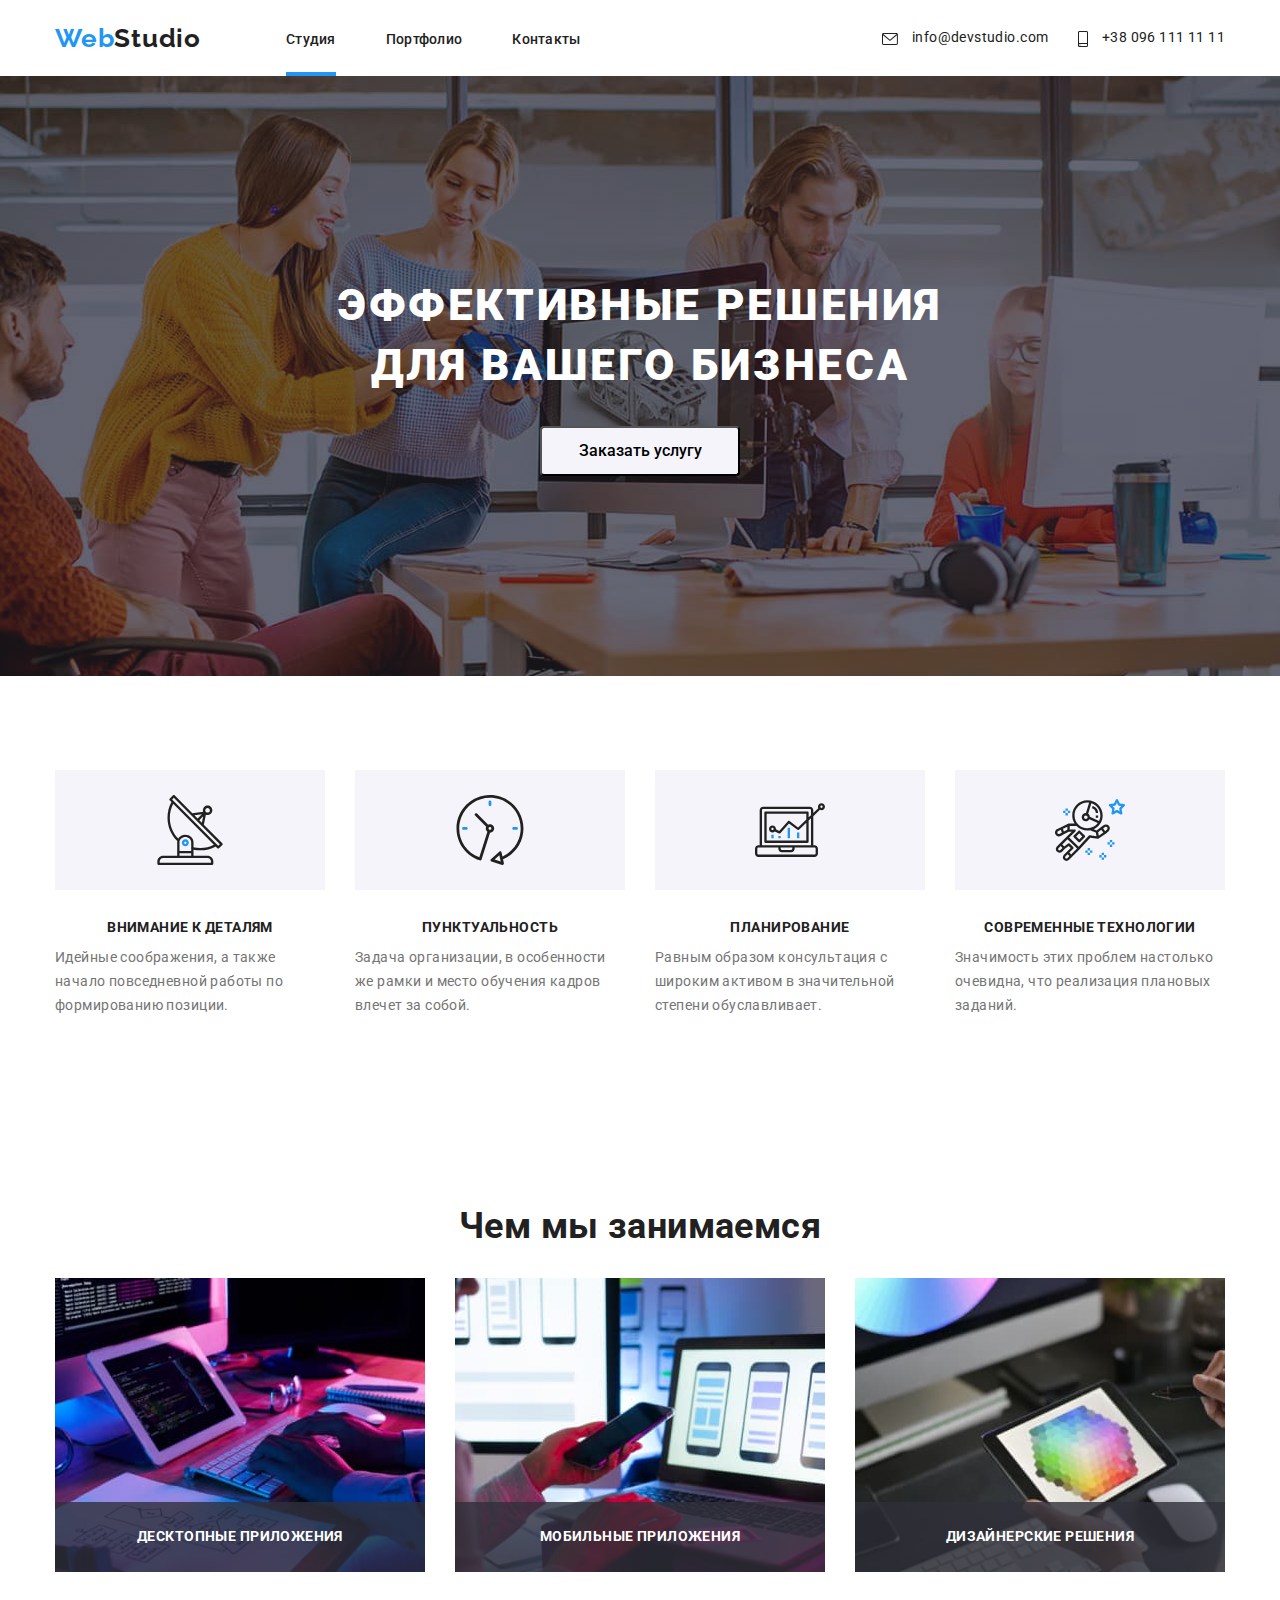
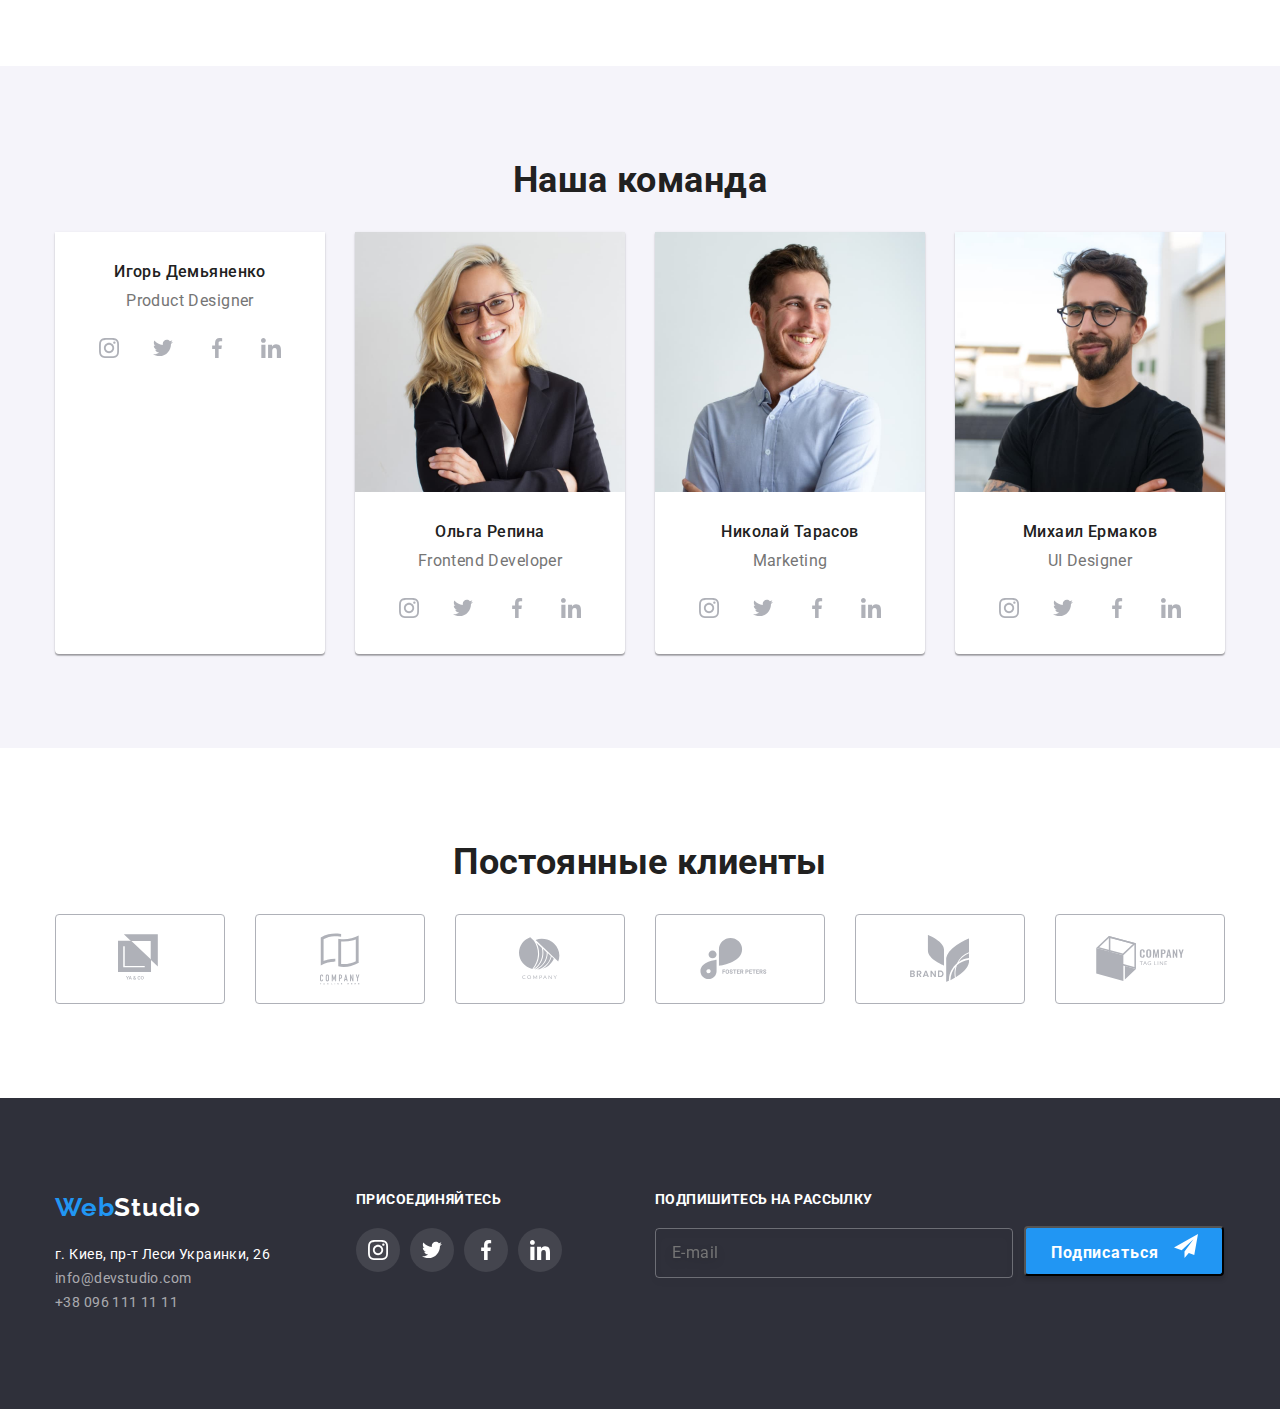
==== commit 9cc96261: "Начала адаптивную графику" ====
--- a/index.html
+++ b/index.html
@@ -224,9 +224,12 @@
           <h2 class="section-header">Наша команда</h2>
           <ul class="list team-list">
             <li class="team-list-item">
-              <img class="img" src="./images/igor.jpg" alt="Product Designer
-              Игорь Демьяненко" width: 270; height: 260; />
-
+              <picture>
+                <source srcset="./images/desktop/igor-desktop@1x.jpg 1x, ./images/desktop/igor-desktop@2x.jpg 2x" 
+                media="(min-width: 1200px)">
+              </picture>
+
+              
               <h3 class="team-list-header">Игорь Демьяненко</h3>
               <p class="team-list-position" lang="en">Product Designer</p>
               <ul class="list social-icons-list">
--- a/css/main.min.css
+++ b/css/main.min.css
@@ -1,2 +1,2 @@
-.site-nav-link-mobile,.site-nav-link-mobile::after,.contacts-link-mobile{-webkit-transition-duration:250ms;transition-duration:250ms;-webkit-transition-timing-function:cubic-bezier(0.4, 0, 0.2, 1);transition-timing-function:cubic-bezier(0.4, 0, 0.2, 1)}/*! normalize.css v8.0.1 | MIT License | github.com/necolas/normalize.css */html{line-height:1.15;-webkit-text-size-adjust:100%}body{margin:0}main{display:block}h1{font-size:2em;margin:0.67em 0}hr{-webkit-box-sizing:content-box;box-sizing:content-box;height:0;overflow:visible}pre{font-family:monospace, monospace;font-size:1em}a{background-color:transparent}abbr[title]{border-bottom:none;text-decoration:underline;-webkit-text-decoration:underline dotted;text-decoration:underline dotted}b,strong{font-weight:bolder}code,kbd,samp{font-family:monospace, monospace;font-size:1em}small{font-size:80%}sub,sup{font-size:75%;line-height:0;position:relative;vertical-align:baseline}sub{bottom:-0.25em}sup{top:-0.5em}img{border-style:none}button,input,optgroup,select,textarea{font-family:inherit;font-size:100%;line-height:1.15;margin:0}button,input{overflow:visible}button,select{text-transform:none}button,[type="button"],[type="reset"],[type="submit"]{-webkit-appearance:button}button::-moz-focus-inner,[type="button"]::-moz-focus-inner,[type="reset"]::-moz-focus-inner,[type="submit"]::-moz-focus-inner{border-style:none;padding:0}button:-moz-focusring,[type="button"]:-moz-focusring,[type="reset"]:-moz-focusring,[type="submit"]:-moz-focusring{outline:1px dotted ButtonText}fieldset{padding:0.35em 0.75em 0.625em}legend{-webkit-box-sizing:border-box;box-sizing:border-box;color:inherit;display:table;max-width:100%;padding:0;white-space:normal}progress{vertical-align:baseline}textarea{overflow:auto}[type="checkbox"],[type="radio"]{-webkit-box-sizing:border-box;box-sizing:border-box;padding:0}[type="number"]::-webkit-inner-spin-button,[type="number"]::-webkit-outer-spin-button{height:auto}[type="search"]{-webkit-appearance:textfield;outline-offset:-2px}[type="search"]::-webkit-search-decoration{-webkit-appearance:none}::-webkit-file-upload-button{-webkit-appearance:button;font:inherit}details{display:block}summary{display:list-item}template{display:none}[hidden]{display:none}html{-webkit-box-sizing:border-box;box-sizing:border-box}*,*::before,*::after{-webkit-box-sizing:inherit;box-sizing:inherit}body{font-family:"Roboto", sans-serif;font-size:14px;font-style:normal;font-weight:normal;letter-spacing:0.03em;color:#212121;outline:1px solid tomato}.list{padding:0px;margin:0px;list-style:none}.link{text-decoration:none;color:#212121}.img{display:block;max-width:100%;height:auto}.container{width:100%;padding-left:15px;padding-right:15px;padding-top:60px;padding-bottom:60px;margin-right:auto;margin-left:auto}@media (min-width: 480px){.container{width:480px}}@media (min-width: 768px){.container{width:768px}}@media (min-width: 1200px){.container{width:1200px;padding-top:94px;padding-bottom:94px}}.flexbox{display:-webkit-box;display:-ms-flexbox;display:flex}.list-header{margin-top:0px;margin-bottom:0px;font-weight:bold;font-size:14px;line-height:1.14;text-transform:uppercase}.section-header{padding-bottom:30px;margin:0px;font-weight:bold;font-size:36px;line-height:1.166;text-align:center}.footer-text{display:block;font-weight:bold;font-size:14px;line-height:1.14;text-transform:uppercase;color:#fff}@media screen and (min-width: 768px) and (max-width: 1199px){.footer-text{text-align:center}}.btn{border-radius:4px;padding:10px 32px;min-width:200px;background-color:#f5f4fa;font-weight:500;font-size:16px;line-height:1.625;text-align:center;-webkit-transition:background-color 250ms cubic-bezier(0.4, 0, 0.2, 1),color 250ms cubic-bezier(0.4, 0, 0.2, 1);transition:background-color 250ms cubic-bezier(0.4, 0, 0.2, 1),color 250ms cubic-bezier(0.4, 0, 0.2, 1)}.btn:hover,.btn:focus{color:#fff;background-color:#2196f3}.subscribe-btn{display:-webkit-inline-box;display:-ms-inline-flexbox;display:inline-flex;-webkit-box-pack:center;-ms-flex-pack:center;justify-content:center;margin-left:12px;width:200px;height:50px;-webkit-box-align:center;-ms-flex-align:center;align-items:center;text-align:center;border-radius:4px;background:#2196f3;-webkit-box-shadow:0px 4px 4px rgba(0,0,0,0.15);box-shadow:0px 4px 4px rgba(0,0,0,0.15);font-family:Roboto;font-style:normal;font-weight:bold;font-size:16px;line-height:30px;letter-spacing:0.06em;color:#fff}@media screen and (min-width: 768px) and (max-width: 1199px){.subscribe-btn{display:block;margin-top:20px;margin-left:auto;margin-right:auto}}@media screen and (min-width: 1200px){.subscribe-btn{display:inline-block;margin-top:0px;margin-left:8px;margin-right:0px}}.close-btn{position:absolute;top:8px;right:8px;display:-webkit-inline-box;display:-ms-inline-flexbox;display:inline-flex;-webkit-box-pack:center;-ms-flex-pack:center;justify-content:center;-webkit-box-align:center;-ms-flex-align:center;align-items:center;width:30px;height:30px;border:1px solid rgba(0,0,0,0.1);border-radius:50%;background-color:#ffffff}.submit-btn{display:-webkit-box;display:-ms-flexbox;display:flex;margin-left:auto;margin-right:auto;margin-top:30px;padding:10px 55px;width:200px;height:50px;-webkit-box-align:center;-ms-flex-align:center;align-items:center;text-align:center;border-radius:4px;background:#2196f3;-webkit-box-shadow:0px 4px 4px rgba(0,0,0,0.15);box-shadow:0px 4px 4px rgba(0,0,0,0.15);font-family:Roboto;font-style:normal;font-weight:bold;font-size:16px;line-height:30px;letter-spacing:0.06em;color:#fff}.logo{margin-right:85px;font-family:"Raleway", sans-serif;font-style:normal;font-weight:bold;font-size:26px;line-height:1.19;letter-spacing:0.03em}.logo-item{color:#2196f3}@media screen and (min-width: 768px) and (max-width: 1199px){.logo{font-size:24px;letter-spacing:0.03em}}.main-nav{display:-webkit-box;display:-ms-flexbox;display:flex;-webkit-box-align:center;-ms-flex-align:center;align-items:center;padding-left:15px;padding-right:15px}@media screen and (max-width: 767px){.main-nav{display:none}}.menu-list{display:-webkit-box;display:-ms-flexbox;display:flex;font-weight:500;line-height:1.14;letter-spacing:0.02em;color:#212121}.menu-list-item:not(:last-child){margin-right:50px}.menu-link{position:relative;display:block;padding-top:32px;padding-bottom:28px;-webkit-transition:color 250ms cubic-bezier(0.4, 0, 0.2, 1);transition:color 250ms cubic-bezier(0.4, 0, 0.2, 1)}.menu-link:hover,.menu-link:focus{color:#2196f3}.current-page::after{content:" ";position:absolute;left:0;bottom:0;display:block;width:100%;height:4px;background-color:#2196f3;-webkit-transition:opacity 250ms cubic-bezier(0.4, 0, 0.2, 1);transition:opacity 250ms cubic-bezier(0.4, 0, 0.2, 1)}.mobile-nav-container{position:relative;width:100%;height:60px;background-color:#fff;border-bottom:1px solid #ececec}@media screen and (min-width: 768px){.mobile-nav-container{display:none}}.mobile-nav{display:-webkit-box;display:-ms-flexbox;display:flex;-webkit-box-pack:justify;-ms-flex-pack:justify;justify-content:space-between;-webkit-box-align:center;-ms-flex-align:center;align-items:center;max-width:450px}@media screen and (max-width: 767px){.menu-btn{position:absolute;top:10px;right:15px;display:-webkit-inline-box;display:-ms-inline-flexbox;display:inline-flex;-webkit-box-align:center;-ms-flex-align:center;align-items:center;padding:0;color:#212121;background-color:#fff;background-origin:border-box;border:none;cursor:pointer}.menu-btn:hover,.menu-btn:focus{color:#2196f3}.menu-btn .open-icon{display:block;padding-right:15px}.menu-btn .close-icon{display:none}.menu-icon{fill:currentColor}.menu-btn.is-open .open-icon{display:none}.menu-btn.is-open .close-icon{display:block}}@media screen and (max-width: 767px){.menu-container{position:absolute;top:60px;left:0;width:100%;text-align:center;background-color:#fff;-webkit-box-shadow:0px 4px 8px rgba(0,0,0,0.04),0px 2px 4px rgba(0,0,0,0.08),0px 1px 3px rgba(0,0,0,0.16);box-shadow:0px 4px 8px rgba(0,0,0,0.04),0px 2px 4px rgba(0,0,0,0.08),0px 1px 3px rgba(0,0,0,0.16);opacity:0;pointer-events:none;-webkit-transform:translateY(-100%);transform:translateY(-100%);-webkit-transition:opacity 300ms linear, -webkit-transform 200ms linear;transition:opacity 300ms linear, -webkit-transform 200ms linear;transition:transform 200ms linear, opacity 300ms linear;transition:transform 200ms linear, opacity 300ms linear, -webkit-transform 200ms linear}.menu-container.is-open{-webkit-transform:translateY(0);transform:translateY(0);opacity:1;pointer-events:initial}}@media screen and (min-width: 768px){.menu-container{display:none}}.site-nav-mobile{padding-top:60px}.site-nav-mobile-item{text-align:center;margin-bottom:40px}.site-nav-mobile-item:last-child{margin-bottom:0px}.contacts-mobile{padding-top:60px;padding-bottom:60px}.contacts-mobile-item{text-align:center;margin-bottom:16px}.contacts-mobile-item:last-child{margin-bottom:0}.site-nav-link-mobile{color:#212121;position:relative;display:inline-block;text-align:center;text-decoration:none;font-weight:500;font-size:18px;line-height:1.17;letter-spacing:0.02em;-webkit-transition-property:color;transition-property:color}.site-nav-link-mobile::after{content:"";background-color:#ffffff;-webkit-transition-property:background-color;transition-property:background-color}.site-nav-link-mobile:hover::after,.site-nav-link-mobile:focus::after,.site-nav-link-mobile.current::after{content:"";width:100%;height:4px;border-radius:2px;background-color:#2196f3;position:absolute;bottom:-8px;left:0;-webkit-transform:translate(0px, 1px);transform:translate(0px, 1px)}.site-nav-link-mobile.current{color:#2196f3}.contacts-link-mobile{color:#757575;display:block;text-align:center;text-decoration:none;font-weight:500;font-size:18px;line-height:1.17;letter-spacing:0.02em;fill:#757575;-webkit-transition-property:color, fill;transition-property:color, fill}.site-nav-link-mobile:hover,.contacts-link-mobile:hover,.site-nav-link-mobile:focus,.contacts-link-mobile:focus{color:#2196f3;fill:#2196f3}.logo-mobile{position:absolute;top:0px;left:15px;font-family:Raleway, serif;font-style:normal;font-weight:700;font-size:24px;line-height:1.17;text-decoration:none;color:#212121;display:block;padding-top:16px;padding-bottom:16px}.logo-first-mobile{color:#2196f3}@media screen and (min-width: 768px) and (max-width: 1199px){.contacts-list{margin-left:84px}}@media screen and (min-width: 1200px){.contacts-list{display:-webkit-box;display:-ms-flexbox;display:flex;margin-left:auto}}.contacts-list>.contacts-list-item{color:#757575}.contacts-list>.contacts-list-item:not(:last-child){margin-right:30px}@media screen and (min-width: 768px) and (max-width: 1199px){.contacts-list>.contacts-list-item:not(:last-child){margin-right:0px;margin-bottom:10px}}.contacts-link{-webkit-transition:color 250ms cubic-bezier(0.4, 0, 0.2, 1);transition:color 250ms cubic-bezier(0.4, 0, 0.2, 1)}.contacts-link:hover,.contacts-link:focus{color:#2196f3}@media screen and (min-width: 768px) and (max-width: 1199px){.contacts-link{font-size:12px;letter-spacing:0.02em}}.contacts-icon{fill:currentColor;vertical-align:middle;margin-right:10px}@media screen and (min-width: 768px) and (max-width: 1199px){.contacts-icon{margin-right:8px}}.backdrop{position:fixed;top:0;left:0;width:100%;height:100%;background-color:rgba(0,0,0,0.2);top:50%;left:50%;-webkit-transform:translate(-50%, -50%);transform:translate(-50%, -50%);opacity:1;-webkit-transition:opacity 250ms cubic-bezier(0.4, 0, 0.2, 1);transition:opacity 250ms cubic-bezier(0.4, 0, 0.2, 1)}.backdrop.is-hidden{opacity:0;pointer-events:none}@media screen and (max-width: 1199px){.backdrop{overflow:scroll}}.modal{position:absolute;padding:40px;top:50%;left:50%;width:90%;max-width:450px;background-color:#ffffff;-webkit-box-shadow:0px 1px 3px rgba(0,0,0,0.12),0px 1px 1px rgba(0,0,0,0.14),0px 2px 1px rgba(0,0,0,0.2);box-shadow:0px 1px 3px rgba(0,0,0,0.12),0px 1px 1px rgba(0,0,0,0.14),0px 2px 1px rgba(0,0,0,0.2);border-radius:4px;-webkit-transform:translate(-50%, -50%) scale(1);transform:translate(-50%, -50%) scale(1);-webkit-transition:-webkit-transform 250ms cubic-bezier(0.4, 0, 0.2, 1);transition:-webkit-transform 250ms cubic-bezier(0.4, 0, 0.2, 1);transition:transform 250ms cubic-bezier(0.4, 0, 0.2, 1);transition:transform 250ms cubic-bezier(0.4, 0, 0.2, 1), -webkit-transform 250ms cubic-bezier(0.4, 0, 0.2, 1)}.backdrop.is-hidden .modal{-webkit-transform:translate(-50%, -50%) scale(0.9);transform:translate(-50%, -50%) scale(0.9)}@media screen and (max-height: 600px){.modal{-webkit-transform:translate(-50%, -25%);transform:translate(-50%, -25%)}}@media screen and (min-width: 1200px){.modal{max-width:528px}}.close-icon{-webkit-transition:fill 250ms cubic-bezier(0.4, 0, 0.2, 1);transition:fill 250ms cubic-bezier(0.4, 0, 0.2, 1)}.close-btn:hover .close-icon,.close-btn:focus .close-icon{fill:#2196f3}.form{position:relative}.form-header{margin-top:0px;margin-bottom:12px;font-family:Roboto;font-style:normal;font-weight:bold;font-size:20px;line-height:23px;text-align:center;letter-spacing:0.03em;color:#212121}.form-field{margin-bottom:10px}.comment-field{margin-bottom:20px}.input{position:relative}.form-input{width:100%;margin-right:auto;margin-left:auto;padding-left:42px;padding-bottom:12px;padding-top:12px;border-radius:4px;border:1px solid rgba(33,33,33,0.2);-webkit-transition:fill 250ms cubic-bezier(0.4, 0, 0.2, 1);transition:fill 250ms cubic-bezier(0.4, 0, 0.2, 1)}.form-input:focus{border:1px solid #2196f3;outline:none}.comment-input{width:100%;height:120px;margin-right:auto;margin-left:auto;padding:12px 16px;border-radius:4px;border:1px solid rgba(33,33,33,0.2);resize:none;-webkit-transition:fill 250ms cubic-bezier(0.4, 0, 0.2, 1);transition:fill 250ms cubic-bezier(0.4, 0, 0.2, 1)}.comment-input:focus{border:1px solid #2196f3;outline:none}.comment-input::-webkit-input-placeholder{font-family:Roboto;font-style:normal;font-weight:normal;font-size:12px;line-height:14px;letter-spacing:0.01em;color:rgba(117,117,117,0.5)}.comment-input:-ms-input-placeholder{font-family:Roboto;font-style:normal;font-weight:normal;font-size:12px;line-height:14px;letter-spacing:0.01em;color:rgba(117,117,117,0.5)}.comment-input::-ms-input-placeholder{font-family:Roboto;font-style:normal;font-weight:normal;font-size:12px;line-height:14px;letter-spacing:0.01em;color:rgba(117,117,117,0.5)}.comment-input::placeholder{font-family:Roboto;font-style:normal;font-weight:normal;font-size:12px;line-height:14px;letter-spacing:0.01em;color:rgba(117,117,117,0.5)}.form-label{display:-webkit-box;display:-ms-flexbox;display:flex;margin-bottom:4px;font:inherit;font-size:12px;letter-spacing:0.01em;color:#757575}.form-icon{position:absolute;top:11px;left:12px;fill:#212121;-webkit-transition:fill 250ms cubic-bezier(0.4, 0, 0.2, 1);transition:fill 250ms cubic-bezier(0.4, 0, 0.2, 1)}.form-input:focus ~ span>.form-icon{fill:#2196f3}.policy-checkbox{-webkit-appearance:none;-moz-appearance:none;appearance:none}.checkbox-icon{margin-right:8px;fill:#fff;border:1px solid #212121;-webkit-transition:background-color 250ms cubic-bezier(0.4, 0, 0.2, 1);transition:background-color 250ms cubic-bezier(0.4, 0, 0.2, 1)}.policy-checkbox:checked+span .checkbox-icon{background-color:#2196f3;border:0px}.policy-label{display:inline-block;-webkit-box-align:center;-ms-flex-align:center;align-items:center;font-family:Roboto;font-style:normal;font-weight:normal;font-size:14px;line-height:1.71;letter-spacing:0.03em}@media screen and (max-width: 1199px){.policy-label{font-size:12px;line-height:1.17}}.policy-link{color:#2196f3}@media screen and (min-width: 768px) and (max-width: 1199px){.contacts-section{margin-right:165px}}@media screen and (min-width: 1200px){.contacts-section{width:231px;margin-right:0;text-align:left;margin-bottom:0}}.logo-footer{font-family:"Raleway", sans-serif;font-style:normal;font-weight:bold;font-size:26px;line-height:1.19;letter-spacing:0.03em;color:#fff}.address-list{margin-top:20px}.address{font-style:normal;line-height:1.714;color:#fff}.footer-contacts{font-style:normal;line-height:1.714;color:rgba(255,255,255,0.6)}@media screen and (max-width: 767px){.footer-socials{margin-top:60px}}@media screen and (min-width: 1200px){.footer-socials{margin-left:70px;margin-top:0px}}.footer-text{display:block;font-weight:bold;font-size:14px;line-height:1.14;text-transform:uppercase;color:#fff}.footer-social-list{display:-webkit-box;display:-ms-flexbox;display:flex;margin-top:20px;-webkit-box-pack:center;-ms-flex-pack:center;justify-content:center}.footer-social-item:not(:last-child){margin-right:10px}.footer-social-link{display:-webkit-inline-box;display:-ms-inline-flexbox;display:inline-flex;-webkit-box-pack:center;-ms-flex-pack:center;justify-content:center;-webkit-box-align:center;-ms-flex-align:center;align-items:center;width:44px;height:44px;background:rgba(255,255,255,0.1);border-radius:50%;-webkit-transition:background 250ms cubic-bezier(0.4, 0, 0.2, 1);transition:background 250ms cubic-bezier(0.4, 0, 0.2, 1)}.footer-social-link:focus,.footer-social-link:hover{background:#2196f3}.footer-social-icon{fill:#fff}@media screen and (max-width: 767px){.subscribe-form{margin-top:60px}}@media screen and (min-width: 768px) and (max-width: 1199px){.subscribe-form{margin-top:60px}}@media screen and (min-width: 1200px){.subscribe-form{margin-left:93px;margin-top:0px}}.subscribe-input{display:inline-block;margin-top:20px;margin-bottom:20px;padding:15px 16px;width:100%;height:50px;background:transparent;border:1px solid rgba(255,255,255,0.3);border-radius:4px;-webkit-filter:drop-shadow(0px 4px 4px rgba(0,0,0,0.15));filter:drop-shadow(0px 4px 4px rgba(0,0,0,0.15));font-family:Roboto;font-style:normal;font-weight:normal;font-size:16px;line-height:20px;-webkit-box-align:center;-ms-flex-align:center;align-items:center;letter-spacing:0.03em;color:rgba(255,255,255,0.6)}@media screen and (min-width: 768px) and (max-width: 1199px){.subscribe-input{width:450px}}@media screen and (min-width: 1200px){.subscribe-input{width:358px}}.subscribe-icon{margin-left:10px}.hero-section{text-align:center;margin-right:auto;margin-left:auto;background-image:-webkit-gradient(linear, left top, left bottom, from(rgba(47,48,58,0.4)), to(rgba(47,48,58,0.4))),url(../images/hero.jpg);background-image:linear-gradient(rgba(47,48,58,0.4), rgba(47,48,58,0.4)),url(../images/hero.jpg);background-repeat:no-repeat;background-position:center;background-size:cover}@media screen and (max-width: 767px){.hero-section{height:400px;width:100%}}@media screen and (min-width: 768px) and (max-width: 1199px){.hero-section{height:400px}}@media screen and (min-width: 1200px){.hero-section{height:600px;max-width:1600px}}@media screen and (max-width: 767px){.hero-content{padding:118px 60px}}@media screen and (min-width: 768px) and (max-width: 1199px){.hero-content{padding:118px 204px}}@media screen and (min-width: 1200px){.hero-content{padding-top:200px;padding-bottom:200px;margin-left:auto;margin-right:auto}}.hero-header{margin-top:0px;margin-bottom:30px;font-weight:900;line-height:1.36;letter-spacing:0.06em;text-transform:uppercase;color:#fff}@media screen and (max-width: 767px){.hero-header{font-size:24px}}@media screen and (min-width: 768px) and (max-width: 1199px){.hero-header{font-size:26px}}@media screen and (min-width: 1200px){.hero-header{font-size:44px}}@media screen and (min-width: 768px) and (max-width: 1199px){.advantages-list{display:-webkit-box;display:-ms-flexbox;display:flex;-ms-flex-wrap:wrap;flex-wrap:wrap}}@media screen and (min-width: 1200px){.advantages-list{display:-webkit-box;display:-ms-flexbox;display:flex}}@media screen and (max-width: 767px){.advantages-list-item:not(:last-child){margin-bottom:30px}}@media screen and (min-width: 768px) and (max-width: 1199px){.advantages-list-item{width:calc((100% - 30px) / 2);margin-right:30px;margin-bottom:30px}.advantages-list-item:nth-child(2n){margin-right:0px}.advantages-list-item:nth-last-child(-n+2){margin-bottom:0px}}@media screen and (min-width: 1200px){.advantages-list-item{width:calc((100% - 90px) / 4)}.advantages-list-item:not(:last-child){margin-right:30px}}.advantages-thumb{display:-webkit-inline-box;display:-ms-inline-flexbox;display:inline-flex;-webkit-box-pack:center;-ms-flex-pack:center;justify-content:center;-webkit-box-align:center;-ms-flex-align:center;align-items:center;width:100%;height:120px;background:#f5f4fa}.advantages-list-header{margin-top:30px;text-align:center}@media screen and (min-width: 768px) and (max-width: 1199px){.advantages-list-header{text-align:left}}.advantages-list-text{margin-top:10px;margin-bottom:0px;font-size:14px;line-height:1.714;color:#757575}@media screen and (max-width: 1199px){.mobile-hidden{display:none !important}}.portfolio-list{display:-webkit-box;display:-ms-flexbox;display:flex}.portfolio-list-item{width:calc((100% - 60px) / 3)}.portfolio-list-item:not(:last-child){margin-right:30px}.portfolio-thumb{position:relative;display:-webkit-box;display:-ms-flexbox;display:flex;-webkit-box-pack:center;-ms-flex-pack:center;justify-content:center}.portfolio-thumb::before{display:inline-block;position:absolute;content:" ";width:370px;height:70px;bottom:0px;background-color:rgba(47,48,58,0.8)}.portfolio-list-header{position:absolute;bottom:27px;text-align:center;color:#fff}.team-section{background:#f5f4fa;max-width:1600px;margin-right:auto;margin-left:auto}@media screen and (min-width: 768px) and (max-width: 1199px){.team-list{display:-webkit-box;display:-ms-flexbox;display:flex;-ms-flex-wrap:wrap;flex-wrap:wrap}}@media screen and (min-width: 1200px){.team-list{display:-webkit-box;display:-ms-flexbox;display:flex}}.team-list-item{width:100%;padding-bottom:24px;background:#fff;-webkit-box-shadow:0px 1px 3px rgba(10,8,8,0.12),0px 1px 1px rgba(0,0,0,0.14),0px 2px 1px rgba(0,0,0,0.2);box-shadow:0px 1px 3px rgba(10,8,8,0.12),0px 1px 1px rgba(0,0,0,0.14),0px 2px 1px rgba(0,0,0,0.2);border-radius:0px 0px 4px 4px}@media screen and (max-width: 767px){.team-list-item{margin-right:auto;margin-left:auto;margin-bottom:30px}.team-list-item:last-child{margin-bottom:0}}@media screen and (min-width: 768px) and (max-width: 1199px){.team-list-item{width:calc((100% - 30px) / 2);margin-right:30px;margin-bottom:30px}.team-list-item:nth-child(2n){margin-right:0px}.team-list-item:nth-last-child(-n+2){margin-bottom:0px}}@media screen and (min-width: 1200px){.team-list-item{width:calc((100% - 90px) / 4);margin-right:30px}.team-list-item:nth-child(4n){margin-right:0px}}.team-list-header{margin-top:30px;margin-bottom:10px;font-weight:500;font-size:16px;line-height:1.1875;text-align:center}.team-list-position{margin-top:0px;margin-bottom:16px;font-size:16px;line-height:1.1875;text-align:center;color:#757575}.social-icons-list{display:-webkit-box;display:-ms-flexbox;display:flex;-webkit-box-pack:center;-ms-flex-pack:center;justify-content:center}.social-icons-item:not(:last-child){margin-right:10px}.social-icons-link{display:-webkit-inline-box;display:-ms-inline-flexbox;display:inline-flex;-webkit-box-pack:center;-ms-flex-pack:center;justify-content:center;-webkit-box-align:center;-ms-flex-align:center;align-items:center;width:44px;height:44px;background:#fff;border-radius:50%;-webkit-transition:background 250ms cubic-bezier(0.4, 0, 0.2, 1);transition:background 250ms cubic-bezier(0.4, 0, 0.2, 1)}.social-icons-link:hover,.social-icons-link:focus{background:#2196f3}.social-icon{fill:#afb1b8;-webkit-transition:fill 250ms cubic-bezier(0.4, 0, 0.2, 1);transition:fill 250ms cubic-bezier(0.4, 0, 0.2, 1)}.social-icons-link:hover .social-icon,.social-icons-link:focus .social-icon{fill:#fff}.clients-list{display:-webkit-box;display:-ms-flexbox;display:flex}@media screen and (max-width: 1199px){.clients-list{-ms-flex-wrap:wrap;flex-wrap:wrap}}@media screen and (min-width: 1200px){.clients-list{-ms-flex-wrap:nowrap;flex-wrap:nowrap}}.clients-list-item{text-align:center}@media screen and (max-width: 767px){.clients-list-item{width:calc((100% - 30px) / 2);margin-right:30px;margin-bottom:30px}.clients-list-item:nth-child(2n){margin-right:0px}.clients-list-item:nth-last-child(-n+2){margin-bottom:0px}}@media screen and (min-width: 768px) and (max-width: 1199px){.clients-list-item{width:calc((100% - 60px) / 3);margin-right:30px;margin-bottom:30px}.clients-list-item:nth-child(3n){margin-right:0px}.clients-list-item:nth-last-child(-n+3){margin-bottom:0px}}@media (min-width: 1200px){.clients-list-item{width:calc((100% - 150px) / 6);margin-bottom:0px}.clients-list-item:not(:last-child){margin-right:30px}}.clients-list-link{display:-webkit-inline-box;display:-ms-inline-flexbox;display:inline-flex;-webkit-box-pack:center;-ms-flex-pack:center;justify-content:center;-webkit-box-align:center;-ms-flex-align:center;align-items:center;width:210px;height:90px;border:1px solid #afb1b8;border-radius:4px;-webkit-transition:color 250ms cubic-bezier(0.4, 0, 0.2, 1);transition:color 250ms cubic-bezier(0.4, 0, 0.2, 1)}.clients-list-link:hover,.clients-list-link:focus{color:#2196f3;border:1px solid #2196f3;border-radius:4px}@media screen and (max-width: 767px){.clients-list-link{width:100%}}@media screen and (min-width: 768px) and (max-width: 1199px){.clients-list-link{width:226px}}@media screen and (min-width: 1200px){.clients-list-link{width:170px}}.clients-icon{fill:#afb1b8;-webkit-transition:fill 250ms cubic-bezier(0.4, 0, 0.2, 1);transition:fill 250ms cubic-bezier(0.4, 0, 0.2, 1)}.clients-list-link:hover .clients-icon,.clients-list-link:focus .clients-icon{fill:#2196f3}.footer{background:#2f303a;max-width:1600px;margin-right:auto;margin-left:auto}@media screen and (max-width: 767px){.footer-section{text-align:center}}@media screen and (min-width: 768px) and (max-width: 1199px){.footer-section{display:-webkit-box;display:-ms-flexbox;display:flex;-ms-flex-wrap:wrap;flex-wrap:wrap;-webkit-box-pack:center;-ms-flex-pack:center;justify-content:center;-webkit-box-align:baseline;-ms-flex-align:baseline;align-items:baseline}}@media screen and (min-width: 1200px){.footer-section{display:-webkit-box;display:-ms-flexbox;display:flex;-ms-flex-wrap:nowrap;flex-wrap:nowrap;text-align:left}}
+.site-nav-link-mobile,.site-nav-link-mobile::after,.contacts-link-mobile{-webkit-transition-duration:250ms;transition-duration:250ms;-webkit-transition-timing-function:cubic-bezier(0.4, 0, 0.2, 1);transition-timing-function:cubic-bezier(0.4, 0, 0.2, 1)}/*! normalize.css v8.0.1 | MIT License | github.com/necolas/normalize.css */html{line-height:1.15;-webkit-text-size-adjust:100%}body{margin:0}main{display:block}h1{font-size:2em;margin:0.67em 0}hr{-webkit-box-sizing:content-box;box-sizing:content-box;height:0;overflow:visible}pre{font-family:monospace, monospace;font-size:1em}a{background-color:transparent}abbr[title]{border-bottom:none;text-decoration:underline;-webkit-text-decoration:underline dotted;text-decoration:underline dotted}b,strong{font-weight:bolder}code,kbd,samp{font-family:monospace, monospace;font-size:1em}small{font-size:80%}sub,sup{font-size:75%;line-height:0;position:relative;vertical-align:baseline}sub{bottom:-0.25em}sup{top:-0.5em}img{border-style:none}button,input,optgroup,select,textarea{font-family:inherit;font-size:100%;line-height:1.15;margin:0}button,input{overflow:visible}button,select{text-transform:none}button,[type="button"],[type="reset"],[type="submit"]{-webkit-appearance:button}button::-moz-focus-inner,[type="button"]::-moz-focus-inner,[type="reset"]::-moz-focus-inner,[type="submit"]::-moz-focus-inner{border-style:none;padding:0}button:-moz-focusring,[type="button"]:-moz-focusring,[type="reset"]:-moz-focusring,[type="submit"]:-moz-focusring{outline:1px dotted ButtonText}fieldset{padding:0.35em 0.75em 0.625em}legend{-webkit-box-sizing:border-box;box-sizing:border-box;color:inherit;display:table;max-width:100%;padding:0;white-space:normal}progress{vertical-align:baseline}textarea{overflow:auto}[type="checkbox"],[type="radio"]{-webkit-box-sizing:border-box;box-sizing:border-box;padding:0}[type="number"]::-webkit-inner-spin-button,[type="number"]::-webkit-outer-spin-button{height:auto}[type="search"]{-webkit-appearance:textfield;outline-offset:-2px}[type="search"]::-webkit-search-decoration{-webkit-appearance:none}::-webkit-file-upload-button{-webkit-appearance:button;font:inherit}details{display:block}summary{display:list-item}template{display:none}[hidden]{display:none}html{-webkit-box-sizing:border-box;box-sizing:border-box}*,*::before,*::after{-webkit-box-sizing:inherit;box-sizing:inherit}body{font-family:"Roboto", sans-serif;font-size:14px;font-style:normal;font-weight:normal;letter-spacing:0.03em;color:#212121;outline:1px solid tomato}.list{padding:0px;margin:0px;list-style:none}.link{text-decoration:none;color:#212121}.img{display:block;max-width:100%;height:auto}.container{width:100%;padding-left:15px;padding-right:15px;padding-top:60px;padding-bottom:60px;margin-right:auto;margin-left:auto}@media (min-width: 480px){.container{width:480px}}@media (min-width: 768px){.container{width:768px}}@media (min-width: 1200px){.container{width:1200px;padding-top:94px;padding-bottom:94px}}.flexbox{display:-webkit-box;display:-ms-flexbox;display:flex}.list-header{margin-top:0px;margin-bottom:0px;font-weight:bold;font-size:14px;line-height:1.14;text-transform:uppercase}.section-header{padding-bottom:30px;margin:0px;font-weight:bold;font-size:36px;line-height:1.166;text-align:center}.footer-text{display:block;font-weight:bold;font-size:14px;line-height:1.14;text-transform:uppercase;color:#fff}@media screen and (min-width: 768px) and (max-width: 1199px){.footer-text{text-align:center}}.btn{border-radius:4px;padding:10px 32px;min-width:200px;background-color:#f5f4fa;font-weight:500;font-size:16px;line-height:1.625;text-align:center;-webkit-transition:background-color 250ms cubic-bezier(0.4, 0, 0.2, 1),color 250ms cubic-bezier(0.4, 0, 0.2, 1);transition:background-color 250ms cubic-bezier(0.4, 0, 0.2, 1),color 250ms cubic-bezier(0.4, 0, 0.2, 1)}.btn:hover,.btn:focus{color:#fff;background-color:#2196f3}.subscribe-btn{display:-webkit-inline-box;display:-ms-inline-flexbox;display:inline-flex;-webkit-box-pack:center;-ms-flex-pack:center;justify-content:center;margin-left:12px;width:200px;height:50px;-webkit-box-align:center;-ms-flex-align:center;align-items:center;text-align:center;border-radius:4px;background:#2196f3;-webkit-box-shadow:0px 4px 4px rgba(0,0,0,0.15);box-shadow:0px 4px 4px rgba(0,0,0,0.15);font-family:Roboto;font-style:normal;font-weight:bold;font-size:16px;line-height:30px;letter-spacing:0.06em;color:#fff}@media screen and (min-width: 768px) and (max-width: 1199px){.subscribe-btn{display:block;margin-top:20px;margin-left:auto;margin-right:auto}}@media screen and (min-width: 1200px){.subscribe-btn{display:inline-block;margin-top:0px;margin-left:8px;margin-right:0px}}.close-btn{position:absolute;top:8px;right:8px;display:-webkit-inline-box;display:-ms-inline-flexbox;display:inline-flex;-webkit-box-pack:center;-ms-flex-pack:center;justify-content:center;-webkit-box-align:center;-ms-flex-align:center;align-items:center;width:30px;height:30px;border:1px solid rgba(0,0,0,0.1);border-radius:50%;background-color:#ffffff}.submit-btn{display:-webkit-box;display:-ms-flexbox;display:flex;margin-left:auto;margin-right:auto;margin-top:30px;padding:10px 55px;width:200px;height:50px;-webkit-box-align:center;-ms-flex-align:center;align-items:center;text-align:center;border-radius:4px;background:#2196f3;-webkit-box-shadow:0px 4px 4px rgba(0,0,0,0.15);box-shadow:0px 4px 4px rgba(0,0,0,0.15);font-family:Roboto;font-style:normal;font-weight:bold;font-size:16px;line-height:30px;letter-spacing:0.06em;color:#fff}.logo{margin-right:85px;font-family:"Raleway", sans-serif;font-style:normal;font-weight:bold;font-size:26px;line-height:1.19;letter-spacing:0.03em}.logo-item{color:#2196f3}@media screen and (min-width: 768px) and (max-width: 1199px){.logo{font-size:24px;letter-spacing:0.03em}}.main-nav{display:-webkit-box;display:-ms-flexbox;display:flex;-webkit-box-pack:center;-ms-flex-pack:center;justify-content:center;-webkit-box-align:center;-ms-flex-align:center;align-items:center;padding-left:15px;padding-right:15px}@media screen and (max-width: 767px){.main-nav{display:none}}@media screen and (min-width: 1200px){.main-nav{width:1200px;margin-right:auto;margin-left:auto}}.menu-list{display:-webkit-box;display:-ms-flexbox;display:flex;font-weight:500;line-height:1.14;letter-spacing:0.02em;color:#212121}.menu-list-item:not(:last-child){margin-right:50px}.menu-link{position:relative;display:block;padding-top:32px;padding-bottom:28px;-webkit-transition:color 250ms cubic-bezier(0.4, 0, 0.2, 1);transition:color 250ms cubic-bezier(0.4, 0, 0.2, 1)}.menu-link:hover,.menu-link:focus{color:#2196f3}.current-page::after{content:" ";position:absolute;left:0;bottom:0;display:block;width:100%;height:4px;background-color:#2196f3;-webkit-transition:opacity 250ms cubic-bezier(0.4, 0, 0.2, 1);transition:opacity 250ms cubic-bezier(0.4, 0, 0.2, 1)}.mobile-nav-container{position:relative;width:100%;height:60px;background-color:#fff;border-bottom:1px solid #ececec}@media screen and (min-width: 768px){.mobile-nav-container{display:none}}.mobile-nav{display:-webkit-box;display:-ms-flexbox;display:flex;-webkit-box-pack:justify;-ms-flex-pack:justify;justify-content:space-between;-webkit-box-align:center;-ms-flex-align:center;align-items:center;max-width:450px}@media screen and (max-width: 767px){.menu-btn{position:absolute;top:10px;right:15px;display:-webkit-inline-box;display:-ms-inline-flexbox;display:inline-flex;-webkit-box-align:center;-ms-flex-align:center;align-items:center;padding:0;color:#212121;background-color:#fff;background-origin:border-box;border:none;cursor:pointer}.menu-btn:hover,.menu-btn:focus{color:#2196f3}.menu-btn .open-icon{display:block;padding-right:15px}.menu-btn .close-icon{display:none}.menu-icon{fill:currentColor}.menu-btn.is-open .open-icon{display:none}.menu-btn.is-open .close-icon{display:block}}@media screen and (max-width: 767px){.menu-container{position:absolute;top:60px;left:0;width:100%;text-align:center;background-color:#fff;-webkit-box-shadow:0px 4px 8px rgba(0,0,0,0.04),0px 2px 4px rgba(0,0,0,0.08),0px 1px 3px rgba(0,0,0,0.16);box-shadow:0px 4px 8px rgba(0,0,0,0.04),0px 2px 4px rgba(0,0,0,0.08),0px 1px 3px rgba(0,0,0,0.16);opacity:0;pointer-events:none;-webkit-transform:translateY(-100%);transform:translateY(-100%);-webkit-transition:opacity 300ms linear, -webkit-transform 200ms linear;transition:opacity 300ms linear, -webkit-transform 200ms linear;transition:transform 200ms linear, opacity 300ms linear;transition:transform 200ms linear, opacity 300ms linear, -webkit-transform 200ms linear}.menu-container.is-open{-webkit-transform:translateY(0);transform:translateY(0);opacity:1;pointer-events:initial}}@media screen and (min-width: 768px){.menu-container{display:none}}.site-nav-mobile{padding-top:60px}.site-nav-mobile-item{text-align:center;margin-bottom:40px}.site-nav-mobile-item:last-child{margin-bottom:0px}.contacts-mobile{padding-top:60px;padding-bottom:60px}.contacts-mobile-item{text-align:center;margin-bottom:16px}.contacts-mobile-item:last-child{margin-bottom:0}.site-nav-link-mobile{color:#212121;position:relative;display:inline-block;text-align:center;text-decoration:none;font-weight:500;font-size:18px;line-height:1.17;letter-spacing:0.02em;-webkit-transition-property:color;transition-property:color}.site-nav-link-mobile::after{content:"";background-color:#ffffff;-webkit-transition-property:background-color;transition-property:background-color}.site-nav-link-mobile:hover::after,.site-nav-link-mobile:focus::after,.site-nav-link-mobile.current::after{content:"";width:100%;height:4px;border-radius:2px;background-color:#2196f3;position:absolute;bottom:-8px;left:0;-webkit-transform:translate(0px, 1px);transform:translate(0px, 1px)}.site-nav-link-mobile.current{color:#2196f3}.contacts-link-mobile{color:#757575;display:block;text-align:center;text-decoration:none;font-weight:500;font-size:18px;line-height:1.17;letter-spacing:0.02em;fill:#757575;-webkit-transition-property:color, fill;transition-property:color, fill}.site-nav-link-mobile:hover,.contacts-link-mobile:hover,.site-nav-link-mobile:focus,.contacts-link-mobile:focus{color:#2196f3;fill:#2196f3}.logo-mobile{position:absolute;top:0px;left:15px;font-family:Raleway, serif;font-style:normal;font-weight:700;font-size:24px;line-height:1.17;text-decoration:none;color:#212121;display:block;padding-top:16px;padding-bottom:16px}.logo-first-mobile{color:#2196f3}@media screen and (min-width: 768px) and (max-width: 1199px){.contacts-list{margin-left:84px}}@media screen and (min-width: 1200px){.contacts-list{display:-webkit-box;display:-ms-flexbox;display:flex;margin-left:auto}}.contacts-list>.contacts-list-item{color:#757575}.contacts-list>.contacts-list-item:not(:last-child){margin-right:30px}@media screen and (min-width: 768px) and (max-width: 1199px){.contacts-list>.contacts-list-item:not(:last-child){margin-right:0px;margin-bottom:10px}}.contacts-link{-webkit-transition:color 250ms cubic-bezier(0.4, 0, 0.2, 1);transition:color 250ms cubic-bezier(0.4, 0, 0.2, 1)}.contacts-link:hover,.contacts-link:focus{color:#2196f3}@media screen and (min-width: 768px) and (max-width: 1199px){.contacts-link{font-size:12px;letter-spacing:0.02em}}.contacts-icon{fill:currentColor;vertical-align:middle;margin-right:10px}@media screen and (min-width: 768px) and (max-width: 1199px){.contacts-icon{margin-right:8px}}.backdrop{position:fixed;top:0;left:0;width:100%;height:100%;background-color:rgba(0,0,0,0.2);top:50%;left:50%;-webkit-transform:translate(-50%, -50%);transform:translate(-50%, -50%);opacity:1;-webkit-transition:opacity 250ms cubic-bezier(0.4, 0, 0.2, 1);transition:opacity 250ms cubic-bezier(0.4, 0, 0.2, 1)}.backdrop.is-hidden{opacity:0;pointer-events:none}@media screen and (max-width: 1199px){.backdrop{overflow:scroll}}.modal{position:absolute;padding:40px;top:50%;left:50%;width:90%;max-width:450px;background-color:#ffffff;-webkit-box-shadow:0px 1px 3px rgba(0,0,0,0.12),0px 1px 1px rgba(0,0,0,0.14),0px 2px 1px rgba(0,0,0,0.2);box-shadow:0px 1px 3px rgba(0,0,0,0.12),0px 1px 1px rgba(0,0,0,0.14),0px 2px 1px rgba(0,0,0,0.2);border-radius:4px;-webkit-transform:translate(-50%, -50%) scale(1);transform:translate(-50%, -50%) scale(1);-webkit-transition:-webkit-transform 250ms cubic-bezier(0.4, 0, 0.2, 1);transition:-webkit-transform 250ms cubic-bezier(0.4, 0, 0.2, 1);transition:transform 250ms cubic-bezier(0.4, 0, 0.2, 1);transition:transform 250ms cubic-bezier(0.4, 0, 0.2, 1), -webkit-transform 250ms cubic-bezier(0.4, 0, 0.2, 1)}.backdrop.is-hidden .modal{-webkit-transform:translate(-50%, -50%) scale(0.9);transform:translate(-50%, -50%) scale(0.9)}@media screen and (max-height: 600px){.modal{-webkit-transform:translate(-50%, -25%);transform:translate(-50%, -25%)}}@media screen and (min-width: 1200px){.modal{max-width:528px}}.close-icon{-webkit-transition:fill 250ms cubic-bezier(0.4, 0, 0.2, 1);transition:fill 250ms cubic-bezier(0.4, 0, 0.2, 1)}.close-btn:hover .close-icon,.close-btn:focus .close-icon{fill:#2196f3}.form{position:relative}.form-header{margin-top:0px;margin-bottom:12px;font-family:Roboto;font-style:normal;font-weight:bold;font-size:20px;line-height:23px;text-align:center;letter-spacing:0.03em;color:#212121}.form-field{margin-bottom:10px}.comment-field{margin-bottom:20px}.input{position:relative}.form-input{width:100%;margin-right:auto;margin-left:auto;padding-left:42px;padding-bottom:12px;padding-top:12px;border-radius:4px;border:1px solid rgba(33,33,33,0.2);-webkit-transition:fill 250ms cubic-bezier(0.4, 0, 0.2, 1);transition:fill 250ms cubic-bezier(0.4, 0, 0.2, 1)}.form-input:focus{border:1px solid #2196f3;outline:none}.comment-input{width:100%;height:120px;margin-right:auto;margin-left:auto;padding:12px 16px;border-radius:4px;border:1px solid rgba(33,33,33,0.2);resize:none;-webkit-transition:fill 250ms cubic-bezier(0.4, 0, 0.2, 1);transition:fill 250ms cubic-bezier(0.4, 0, 0.2, 1)}.comment-input:focus{border:1px solid #2196f3;outline:none}.comment-input::-webkit-input-placeholder{font-family:Roboto;font-style:normal;font-weight:normal;font-size:12px;line-height:14px;letter-spacing:0.01em;color:rgba(117,117,117,0.5)}.comment-input:-ms-input-placeholder{font-family:Roboto;font-style:normal;font-weight:normal;font-size:12px;line-height:14px;letter-spacing:0.01em;color:rgba(117,117,117,0.5)}.comment-input::-ms-input-placeholder{font-family:Roboto;font-style:normal;font-weight:normal;font-size:12px;line-height:14px;letter-spacing:0.01em;color:rgba(117,117,117,0.5)}.comment-input::placeholder{font-family:Roboto;font-style:normal;font-weight:normal;font-size:12px;line-height:14px;letter-spacing:0.01em;color:rgba(117,117,117,0.5)}.form-label{display:-webkit-box;display:-ms-flexbox;display:flex;margin-bottom:4px;font:inherit;font-size:12px;letter-spacing:0.01em;color:#757575}.form-icon{position:absolute;top:11px;left:12px;fill:#212121;-webkit-transition:fill 250ms cubic-bezier(0.4, 0, 0.2, 1);transition:fill 250ms cubic-bezier(0.4, 0, 0.2, 1)}.form-input:focus ~ span>.form-icon{fill:#2196f3}.policy-checkbox{-webkit-appearance:none;-moz-appearance:none;appearance:none}.checkbox-icon{margin-right:8px;fill:#fff;border:1px solid #212121;-webkit-transition:background-color 250ms cubic-bezier(0.4, 0, 0.2, 1);transition:background-color 250ms cubic-bezier(0.4, 0, 0.2, 1)}.policy-checkbox:checked+span .checkbox-icon{background-color:#2196f3;border:0px}.policy-label{display:inline-block;-webkit-box-align:center;-ms-flex-align:center;align-items:center;font-family:Roboto;font-style:normal;font-weight:normal;font-size:14px;line-height:1.71;letter-spacing:0.03em}@media screen and (max-width: 1199px){.policy-label{font-size:12px;line-height:1.17}}.policy-link{color:#2196f3}@media screen and (min-width: 768px) and (max-width: 1199px){.contacts-section{margin-right:165px}}@media screen and (min-width: 1200px){.contacts-section{width:231px;margin-right:0;text-align:left;margin-bottom:0}}.logo-footer{font-family:"Raleway", sans-serif;font-style:normal;font-weight:bold;font-size:26px;line-height:1.19;letter-spacing:0.03em;color:#fff}.address-list{margin-top:20px}.address{font-style:normal;line-height:1.714;color:#fff}.footer-contacts{font-style:normal;line-height:1.714;color:rgba(255,255,255,0.6)}@media screen and (max-width: 767px){.footer-socials{margin-top:60px}}@media screen and (min-width: 1200px){.footer-socials{margin-left:70px;margin-top:0px}}.footer-text{display:block;font-weight:bold;font-size:14px;line-height:1.14;text-transform:uppercase;color:#fff}.footer-social-list{display:-webkit-box;display:-ms-flexbox;display:flex;margin-top:20px;-webkit-box-pack:center;-ms-flex-pack:center;justify-content:center}.footer-social-item:not(:last-child){margin-right:10px}.footer-social-link{display:-webkit-inline-box;display:-ms-inline-flexbox;display:inline-flex;-webkit-box-pack:center;-ms-flex-pack:center;justify-content:center;-webkit-box-align:center;-ms-flex-align:center;align-items:center;width:44px;height:44px;background:rgba(255,255,255,0.1);border-radius:50%;-webkit-transition:background 250ms cubic-bezier(0.4, 0, 0.2, 1);transition:background 250ms cubic-bezier(0.4, 0, 0.2, 1)}.footer-social-link:focus,.footer-social-link:hover{background:#2196f3}.footer-social-icon{fill:#fff}@media screen and (max-width: 767px){.subscribe-form{margin-top:60px}}@media screen and (min-width: 768px) and (max-width: 1199px){.subscribe-form{margin-top:60px}}@media screen and (min-width: 1200px){.subscribe-form{margin-left:93px;margin-top:0px}}.subscribe-input{display:inline-block;margin-top:20px;margin-bottom:20px;padding:15px 16px;width:100%;height:50px;background:transparent;border:1px solid rgba(255,255,255,0.3);border-radius:4px;-webkit-filter:drop-shadow(0px 4px 4px rgba(0,0,0,0.15));filter:drop-shadow(0px 4px 4px rgba(0,0,0,0.15));font-family:Roboto;font-style:normal;font-weight:normal;font-size:16px;line-height:20px;-webkit-box-align:center;-ms-flex-align:center;align-items:center;letter-spacing:0.03em;color:rgba(255,255,255,0.6)}@media screen and (min-width: 768px) and (max-width: 1199px){.subscribe-input{width:450px}}@media screen and (min-width: 1200px){.subscribe-input{width:358px}}.subscribe-icon{margin-left:10px}.hero-section{text-align:center;margin-right:auto;margin-left:auto;background-repeat:no-repeat;background-position:center;background-size:cover}@media screen and (max-width: 767px){.hero-section{height:400px;width:100%;background-image:-webkit-gradient(linear, left top, left bottom, from(rgba(47,48,58,0.4)), to(rgba(47,48,58,0.4))),url(../images/mobile/hero-banner-mobile@1x.jpg);background-image:linear-gradient(rgba(47,48,58,0.4), rgba(47,48,58,0.4)),url(../images/mobile/hero-banner-mobile@1x.jpg)}}@media screen and (max-width: 767px) and (min-device-pixel-ratio: 2), screen and (max-width: 767px) and (-webkit-min-device-pixel-ratio: 2), screen and (max-width: 767px) and (min-resolution: 192dpi), screen and (max-width: 767px) and (min-resolution: 2dppx){.hero-section{background-image:-webkit-gradient(linear, left top, left bottom, from(rgba(47,48,58,0.4)), to(rgba(47,48,58,0.4))),url(../images/mobile/hero-banner-mobile@2x.jpg);background-image:linear-gradient(rgba(47,48,58,0.4), rgba(47,48,58,0.4)),url(../images/mobile/hero-banner-mobile@2x.jpg)}}@media screen and (min-width: 768px) and (max-width: 1199px){.hero-section{height:400px;background-image:-webkit-gradient(linear, left top, left bottom, from(rgba(47,48,58,0.4)), to(rgba(47,48,58,0.4))),url(../images/tablet/hero-banner-tablet@1x.jpg);background-image:linear-gradient(rgba(47,48,58,0.4), rgba(47,48,58,0.4)),url(../images/tablet/hero-banner-tablet@1x.jpg)}}@media screen and (min-width: 768px) and (max-width: 1199px) and (min-device-pixel-ratio: 2), screen and (min-width: 768px) and (max-width: 1199px) and (-webkit-min-device-pixel-ratio: 2), screen and (min-width: 768px) and (max-width: 1199px) and (min-resolution: 192dpi), screen and (min-width: 768px) and (max-width: 1199px) and (min-resolution: 2dppx){.hero-section{background-image:-webkit-gradient(linear, left top, left bottom, from(rgba(47,48,58,0.4)), to(rgba(47,48,58,0.4))),url(../images/tablet/hero-banner-tablet@2x.jpg);background-image:linear-gradient(rgba(47,48,58,0.4), rgba(47,48,58,0.4)),url(../images/tablet/hero-banner-tablet@2x.jpg)}}@media screen and (min-width: 1200px){.hero-section{height:600px;max-width:1600px;background-image:-webkit-gradient(linear, left top, left bottom, from(rgba(47,48,58,0.4)), to(rgba(47,48,58,0.4))),url(../images/desktop/hero-banner-desktop@1x.jpg);background-image:linear-gradient(rgba(47,48,58,0.4), rgba(47,48,58,0.4)),url(../images/desktop/hero-banner-desktop@1x.jpg)}}@media screen and (min-width: 1200px) and (min-device-pixel-ratio: 2), screen and (min-width: 1200px) and (-webkit-min-device-pixel-ratio: 2), screen and (min-width: 1200px) and (min-resolution: 192dpi), screen and (min-width: 1200px) and (min-resolution: 2dppx){.hero-section{background-image:-webkit-gradient(linear, left top, left bottom, from(rgba(47,48,58,0.4)), to(rgba(47,48,58,0.4))),url(../images/desktop/hero-banner-desktop@2x.jpg);background-image:linear-gradient(rgba(47,48,58,0.4), rgba(47,48,58,0.4)),url(../images/desktop/hero-banner-desktop@2x.jpg)}}@media screen and (max-width: 767px){.hero-content{padding:118px 60px}}@media screen and (min-width: 768px) and (max-width: 1199px){.hero-content{padding:118px 204px}}@media screen and (min-width: 1200px){.hero-content{padding-top:200px;padding-bottom:200px;margin-left:auto;margin-right:auto}}.hero-header{margin-top:0px;margin-bottom:30px;font-weight:900;line-height:1.36;letter-spacing:0.06em;text-transform:uppercase;color:#fff}@media screen and (max-width: 767px){.hero-header{font-size:24px}}@media screen and (min-width: 768px) and (max-width: 1199px){.hero-header{font-size:26px}}@media screen and (min-width: 1200px){.hero-header{font-size:44px}}@media screen and (min-width: 768px) and (max-width: 1199px){.advantages-list{display:-webkit-box;display:-ms-flexbox;display:flex;-ms-flex-wrap:wrap;flex-wrap:wrap}}@media screen and (min-width: 1200px){.advantages-list{display:-webkit-box;display:-ms-flexbox;display:flex}}@media screen and (max-width: 767px){.advantages-list-item:not(:last-child){margin-bottom:30px}}@media screen and (min-width: 768px) and (max-width: 1199px){.advantages-list-item{width:calc((100% - 30px) / 2);margin-right:30px;margin-bottom:30px}.advantages-list-item:nth-child(2n){margin-right:0px}.advantages-list-item:nth-last-child(-n+2){margin-bottom:0px}}@media screen and (min-width: 1200px){.advantages-list-item{width:calc((100% - 90px) / 4)}.advantages-list-item:not(:last-child){margin-right:30px}}.advantages-thumb{display:-webkit-inline-box;display:-ms-inline-flexbox;display:inline-flex;-webkit-box-pack:center;-ms-flex-pack:center;justify-content:center;-webkit-box-align:center;-ms-flex-align:center;align-items:center;width:100%;height:120px;background:#f5f4fa}.advantages-list-header{margin-top:30px;text-align:center}@media screen and (min-width: 768px) and (max-width: 1199px){.advantages-list-header{text-align:left}}.advantages-list-text{margin-top:10px;margin-bottom:0px;font-size:14px;line-height:1.714;color:#757575}@media screen and (max-width: 1199px){.mobile-hidden{display:none !important}}.portfolio-list{display:-webkit-box;display:-ms-flexbox;display:flex}.portfolio-list-item{width:calc((100% - 60px) / 3)}.portfolio-list-item:not(:last-child){margin-right:30px}.portfolio-thumb{position:relative;display:-webkit-box;display:-ms-flexbox;display:flex;-webkit-box-pack:center;-ms-flex-pack:center;justify-content:center}.portfolio-thumb::before{display:inline-block;position:absolute;content:" ";width:370px;height:70px;bottom:0px;background-color:rgba(47,48,58,0.8)}.portfolio-list-header{position:absolute;bottom:27px;text-align:center;color:#fff}.team-section{background:#f5f4fa;max-width:1600px;margin-right:auto;margin-left:auto}@media screen and (min-width: 768px) and (max-width: 1199px){.team-list{display:-webkit-box;display:-ms-flexbox;display:flex;-ms-flex-wrap:wrap;flex-wrap:wrap}}@media screen and (min-width: 1200px){.team-list{display:-webkit-box;display:-ms-flexbox;display:flex}}.team-list-item{width:100%;padding-bottom:24px;background:#fff;-webkit-box-shadow:0px 1px 3px rgba(10,8,8,0.12),0px 1px 1px rgba(0,0,0,0.14),0px 2px 1px rgba(0,0,0,0.2);box-shadow:0px 1px 3px rgba(10,8,8,0.12),0px 1px 1px rgba(0,0,0,0.14),0px 2px 1px rgba(0,0,0,0.2);border-radius:0px 0px 4px 4px}@media screen and (max-width: 767px){.team-list-item{margin-right:auto;margin-left:auto;margin-bottom:30px}.team-list-item:last-child{margin-bottom:0}}@media screen and (min-width: 768px) and (max-width: 1199px){.team-list-item{width:calc((100% - 30px) / 2);margin-right:30px;margin-bottom:30px}.team-list-item:nth-child(2n){margin-right:0px}.team-list-item:nth-last-child(-n+2){margin-bottom:0px}}@media screen and (min-width: 1200px){.team-list-item{width:calc((100% - 90px) / 4);margin-right:30px}.team-list-item:nth-child(4n){margin-right:0px}}.team-member-photo{background-size:cover;display:block;margin-right:auto;margin-left:auto}@media screen and (max-width: 767px){.team-member-photo{max-width:450px;height:auto}}@media screen and (min-width: 768px){.team-member-photo{width:354px;height:374px}}@media screen and (min-width: 1200px){.team-member-photo{width:270px;height:260px}}.team-list-header{margin-top:30px;margin-bottom:10px;font-weight:500;font-size:16px;line-height:1.1875;text-align:center}.team-list-position{margin-top:0px;margin-bottom:16px;font-size:16px;line-height:1.1875;text-align:center;color:#757575}.social-icons-list{display:-webkit-box;display:-ms-flexbox;display:flex;-webkit-box-pack:center;-ms-flex-pack:center;justify-content:center}.social-icons-item:not(:last-child){margin-right:10px}.social-icons-link{display:-webkit-inline-box;display:-ms-inline-flexbox;display:inline-flex;-webkit-box-pack:center;-ms-flex-pack:center;justify-content:center;-webkit-box-align:center;-ms-flex-align:center;align-items:center;width:44px;height:44px;background:#fff;border-radius:50%;-webkit-transition:background 250ms cubic-bezier(0.4, 0, 0.2, 1);transition:background 250ms cubic-bezier(0.4, 0, 0.2, 1)}.social-icons-link:hover,.social-icons-link:focus{background:#2196f3}.social-icon{fill:#afb1b8;-webkit-transition:fill 250ms cubic-bezier(0.4, 0, 0.2, 1);transition:fill 250ms cubic-bezier(0.4, 0, 0.2, 1)}.social-icons-link:hover .social-icon,.social-icons-link:focus .social-icon{fill:#fff}.clients-list{display:-webkit-box;display:-ms-flexbox;display:flex}@media screen and (max-width: 1199px){.clients-list{-ms-flex-wrap:wrap;flex-wrap:wrap}}@media screen and (min-width: 1200px){.clients-list{-ms-flex-wrap:nowrap;flex-wrap:nowrap}}.clients-list-item{text-align:center}@media screen and (max-width: 767px){.clients-list-item{width:calc((100% - 30px) / 2);margin-right:30px;margin-bottom:30px}.clients-list-item:nth-child(2n){margin-right:0px}.clients-list-item:nth-last-child(-n+2){margin-bottom:0px}}@media screen and (min-width: 768px) and (max-width: 1199px){.clients-list-item{width:calc((100% - 60px) / 3);margin-right:30px;margin-bottom:30px}.clients-list-item:nth-child(3n){margin-right:0px}.clients-list-item:nth-last-child(-n+3){margin-bottom:0px}}@media (min-width: 1200px){.clients-list-item{width:calc((100% - 150px) / 6);margin-bottom:0px}.clients-list-item:not(:last-child){margin-right:30px}}.clients-list-link{display:-webkit-inline-box;display:-ms-inline-flexbox;display:inline-flex;-webkit-box-pack:center;-ms-flex-pack:center;justify-content:center;-webkit-box-align:center;-ms-flex-align:center;align-items:center;width:210px;height:90px;border:1px solid #afb1b8;border-radius:4px;-webkit-transition:color 250ms cubic-bezier(0.4, 0, 0.2, 1);transition:color 250ms cubic-bezier(0.4, 0, 0.2, 1)}.clients-list-link:hover,.clients-list-link:focus{color:#2196f3;border:1px solid #2196f3;border-radius:4px}@media screen and (max-width: 767px){.clients-list-link{width:100%}}@media screen and (min-width: 768px) and (max-width: 1199px){.clients-list-link{width:226px}}@media screen and (min-width: 1200px){.clients-list-link{width:170px}}.clients-icon{fill:#afb1b8;-webkit-transition:fill 250ms cubic-bezier(0.4, 0, 0.2, 1);transition:fill 250ms cubic-bezier(0.4, 0, 0.2, 1)}.clients-list-link:hover .clients-icon,.clients-list-link:focus .clients-icon{fill:#2196f3}.footer{background:#2f303a;max-width:1600px;margin-right:auto;margin-left:auto}@media screen and (max-width: 767px){.footer-section{text-align:center}}@media screen and (min-width: 768px) and (max-width: 1199px){.footer-section{display:-webkit-box;display:-ms-flexbox;display:flex;-ms-flex-wrap:wrap;flex-wrap:wrap;-webkit-box-pack:center;-ms-flex-pack:center;justify-content:center;-webkit-box-align:baseline;-ms-flex-align:baseline;align-items:baseline}}@media screen and (min-width: 1200px){.footer-section{display:-webkit-box;display:-ms-flexbox;display:flex;-ms-flex-wrap:nowrap;flex-wrap:nowrap;text-align:left}}
 /*# sourceMappingURL=main.min.css.map */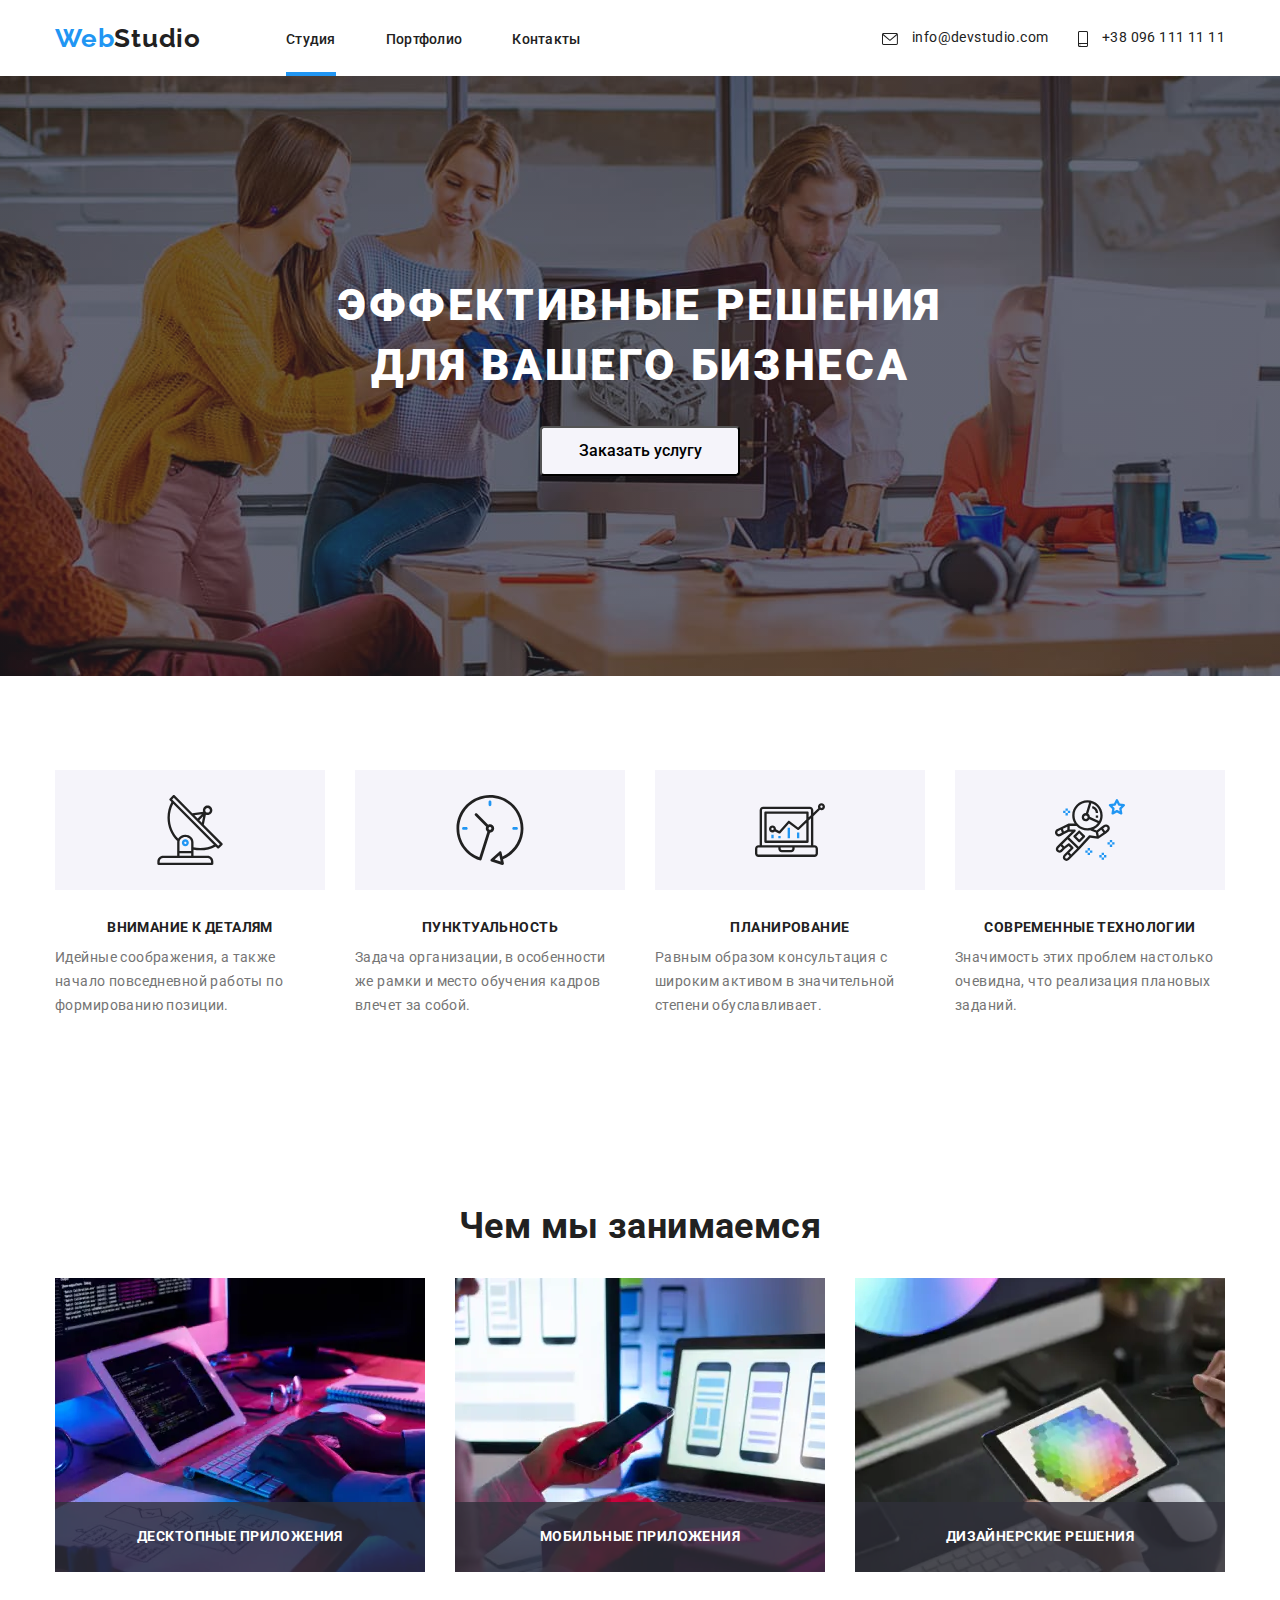
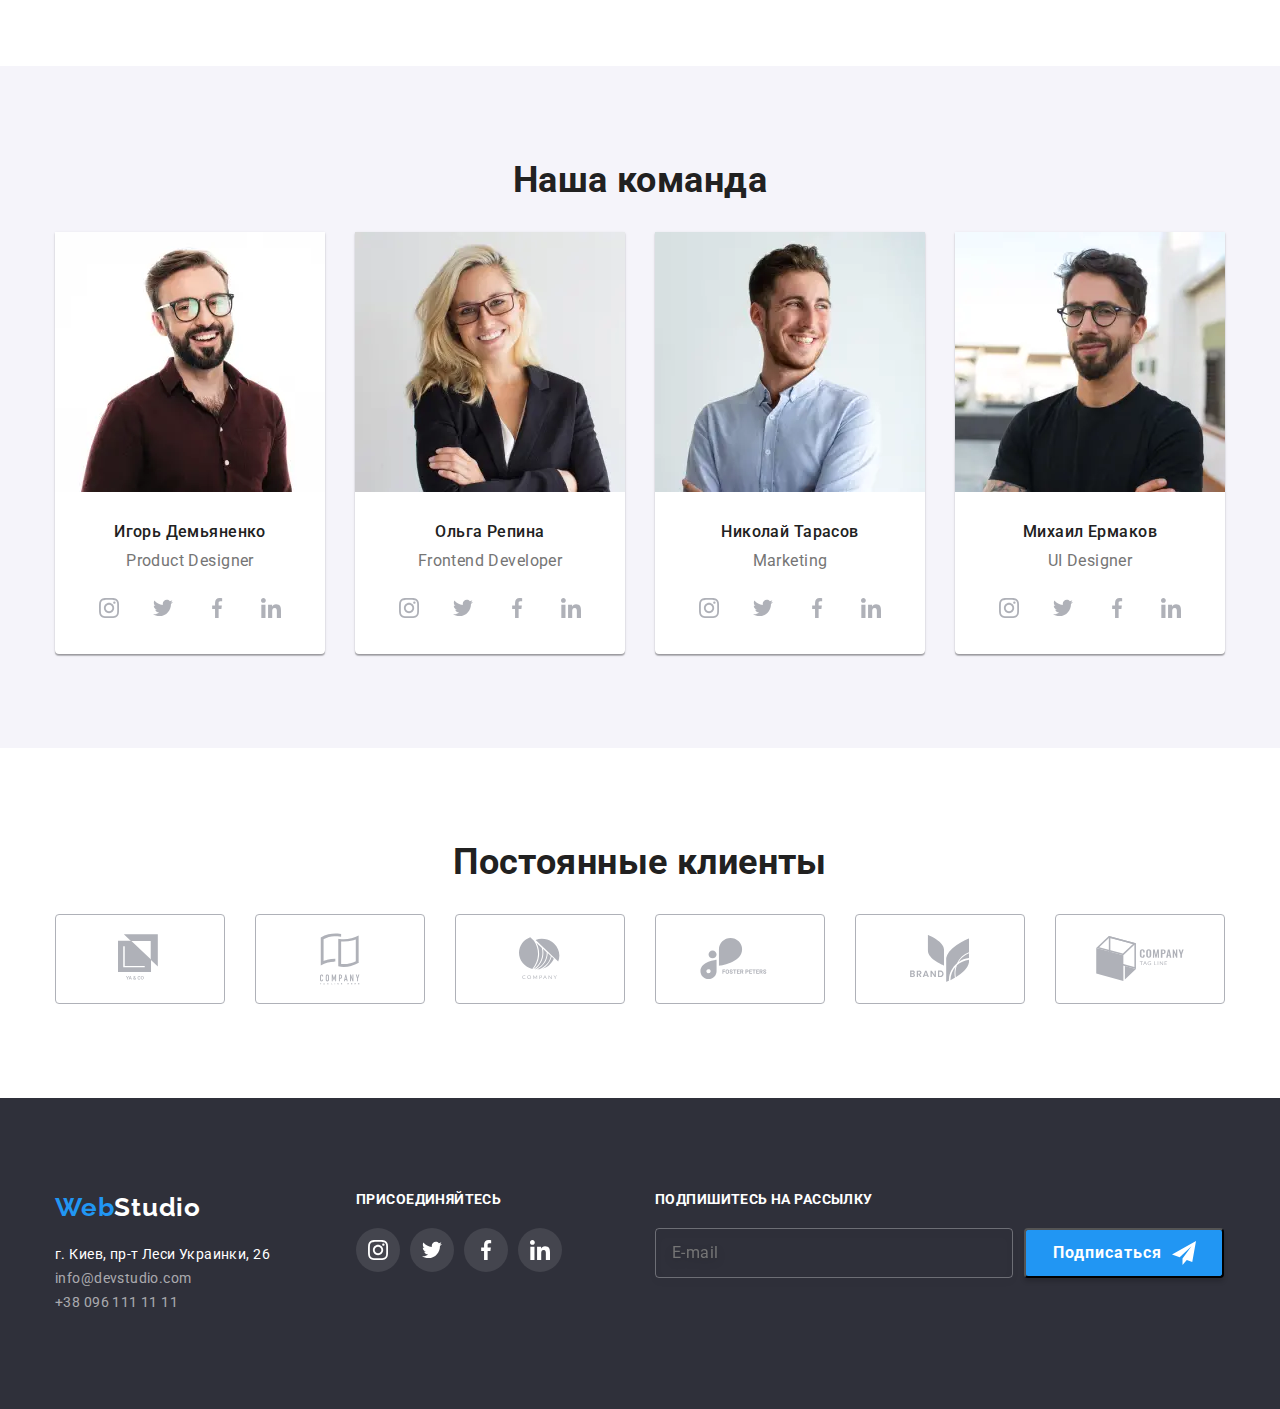
==== commit 5e5f2350: "Добавлена адаптивная графика" ====
--- a/index.html
+++ b/index.html
@@ -180,11 +180,16 @@
           <ul class="list portfolio-list">
             <li class="portfolio-list-item">
               <div class="portfolio-thumb">
-                <img
-                  class="img"
-                  src="./images/desktop-apps.jpg"
-                  alt="Десктопные приложения"
-                />
+                <picture class="img">
+                  <source srcset="./images/action1/action1.webp 1x, ./images/action1/action1-2x.webp 2x" type="image/webp">
+                  <source srcset="./images/action1/action1.jpg 1x, ./images/action1/action1-2x.jpg 2x">
+                    <img
+                    class="img"
+                    src="./images/desktop-apps.jpg"
+                    alt="Десктопные приложения"
+                  />
+                </picture>
+                
                 <h2 class="list-header portfolio-list-header">
                   Десктопные приложения
                 </h2>
@@ -192,11 +197,16 @@
             </li>
             <li class="portfolio-list-item">
               <div class="portfolio-thumb">
-                <img
+                <picture class="img">
+                  <source srcset="./images/action2/action2.webp 1x, ./images/action2/action2-2x.webp 2x" type="image/webp">
+                  <source srcset="./images/action2/action2.jpg 1x, ./images/action2/action2-2x.jpg 2x">
+                  <img
                   class="img"
                   src="./images/mobile-apps.jpg"
                   alt="Мобильные приложения"
-                />
+                  />
+                </picture>
+                
                 <h2 class="list-header portfolio-list-header">
                   Мобильные приложения
                 </h2>
@@ -204,11 +214,16 @@
             </li>
             <li class="portfolio-list-item">
               <div class="portfolio-thumb">
-                <img
-                  class="img"
-                  src="./images/design-solutions.jpg"
-                  alt="Дизайнерские решения"
-                />
+                <picture class="img">
+                  <source srcset="./images/action3/action3.webp 1x, ./images/action3/action3-2x.webp 2x" type="image/webp">
+                  <source srcset="./images/action3/action3.jpg 1x, ./images/action3/action3-2x.jpg 2x">
+                    <img
+                    class="img"
+                    src="./images/design-solutions.jpg"
+                    alt="Дизайнерские решения"
+                  />
+                </picture>
+                
                 <h2 class="list-header portfolio-list-header">
                   Дизайнерские решения
                 </h2>
@@ -224,9 +239,16 @@
           <h2 class="section-header">Наша команда</h2>
           <ul class="list team-list">
             <li class="team-list-item">
-              <picture>
-                <source srcset="./images/desktop/igor-desktop@1x.jpg 1x, ./images/desktop/igor-desktop@2x.jpg 2x" 
-                media="(min-width: 1200px)">
+              <picture class="img">
+                <source srcset="./images/teamcard1/team1-1200.webp 1x, ./images/teamcard1/team1-1200-2x.webp 2x"
+                  media="(min-width: 1200px)" type="image/webp">
+                <source srcset="./images/teamcard1/team1-768.webp 1x, ./images/teamcard1/team1-768-2x.webp 2x"
+                  media="(min-width: 768px)" type="image/webp">
+                <source srcset="./images/teamcard1/team1-480.webp 1x, ./images/teamcard1/team1-480-2x.webp 2x" type="image/webp">
+                <source srcset="./images/teamcard1/team1-1200.jpg 1x, ./images/teamcard1/team1-1200-2x.jpg 2x" media="(min-width: 1200px)">
+                <source srcset="./images/teamcard1/team1-768.jpg 1x, ./images/teamcard1/team1-768-2x.jpg 2x" media="(min-width: 768px)">
+                <source srcset="./images/teamcard1/team1-480.jpg 1x, ./images/teamcard1/team1-480-2x.jpg 2x">
+                <img class="img" src="./images/teamcard1/team1-1200.jpg" alt="Игорь Демьяненко" >
               </picture>
 
               
@@ -289,11 +311,18 @@
             </li>
 
             <li class="team-list-item">
-              <img
-                class="img"
-                src="./images/olga.jpg"
-                alt="Frontend Developer Ольга Репина"
-              />
+              <picture class="img">
+                <source srcset="./images/teamcard2/team2-1200.webp 1x, ./images/teamcard2/team2-1200-2x.webp 2x"
+                  media="(min-width: 1200px)" type="image/webp">
+                <source srcset="./images/teamcard2/team2-768.webp 1x, ./images/teamcard2/team2-768-2x.webp 2x"
+                  media="(min-width: 768px)" type="image/webp">
+                <source srcset="./images/teamcard2/team2-480.webp 1x, ./images/teamcard2/team2-480-2x.webp 2x" type="image/webp">
+                <source srcset="./images/teamcard2/team2-1200.jpg 1x, ./images/teamcard2/team2-1200-2x.jpg 2x" media="(min-width: 1200px)">
+                <source srcset="./images/teamcard2/team2-768.jpg 1x, ./images/teamcard2/team2-768-2x.jpg 2x" media="(min-width: 768px)">
+                <source srcset="./images/teamcard2/team2-480.jpg 1x, ./images/teamcard2/team2-480-2x.jpg 2x">
+                <img class="img" src="./images/teamcard2/team2-1200.jpg" alt="Ольга Репина" >
+              </picture>
+
               <h3 class="team-list-header">Ольга Репина</h3>
               <p class="team-list-position" lang="en">Frontend Developer</p>
               <ul class="list social-icons-list">
@@ -353,11 +382,18 @@
             </li>
 
             <li class="team-list-item">
-              <img
-                class="img"
-                src="./images/nikolay.jpg"
-                alt="Маркетолог Николай Тарасов"
-              />
+              <picture class="img">
+                <source srcset="./images/teamcard3/team3-1200.webp 1x, ./images/teamcard3/team3-1200-2x.webp 2x"
+                  media="(min-width: 1200px)" type="image/webp">
+                <source srcset="./images/teamcard3/team3-768.webp 1x, ./images/teamcard3/team3-768-2x.webp 2x"
+                  media="(min-width: 768px)" type="image/webp">
+                <source srcset="./images/teamcard3/team3-480.webp 1x, ./images/teamcard3/team3-480-2x.webp 2x" type="image/webp">
+                <source srcset="./images/teamcard3/team3-1200.jpg 1x, ./images/teamcard3/team3-1200-2x.jpg 2x" media="(min-width: 1200px)">
+                <source srcset="./images/teamcard3/team3-768.jpg 1x, ./images/teamcard3/team3-768-2x.jpg 2x" media="(min-width: 768px)">
+                <source srcset="./images/teamcard3/team3-480.jpg 1x, ./images/teamcard3/team3-480-2x.jpg 2x">
+                <img class="img" src="./images/teamcard3/team3-1200.jpg" alt="Николай Тарасов" >
+              </picture>
+
               <h3 class="team-list-header">Николай Тарасов</h3>
               <p class="team-list-position" lang="en">Marketing</p>
               <ul class="list social-icons-list">
@@ -417,11 +453,18 @@
             </li>
 
             <li class="team-list-item">
-              <img
-                class="img"
-                src="./images/mikhail.jpg"
-                alt="UI дизайнер Михаил Ермаков"
-              />
+              <picture class="img">
+                <source srcset="./images/teamcard4/team4-1200.webp 1x, ./images/teamcard4/team4-1200-2x.webp 2x"
+                  media="(min-width: 1200px)" type="image/webp">
+                <source srcset="./images/teamcard4/team4-768.webp 1x, ./images/teamcard4/team4-768-2x.webp 2x"
+                  media="(min-width: 768px)" type="image/webp">
+                <source srcset="./images/teamcard4/team4-480.webp 1x, ./images/teamcard4/team4-480-2x.webp 2x" type="image/webp">
+                <source srcset="./images/teamcard4/team4-1200.jpg 1x, ./images/teamcard4/team4-1200-2x.jpg 2x" media="(min-width: 1200px)">
+                <source srcset="./images/teamcard4/team4-768.jpg 1x, ./images/teamcard4/team4-768-2x.jpg 2x" media="(min-width: 768px)">
+                <source srcset="./images/teamcard4/team4-480.jpg 1x, ./images/teamcard4/team4-480-2x.jpg 2x">
+                <img class="img" src="./images/teamcard4/team4-1200.jpg" alt="Михаил Ермаков" >
+              </picture>
+
               <h3 class="team-list-header">Михаил Ермаков</h3>
               <p class="team-list-position" lang="en">UI Designer</p>
               <ul class="list social-icons-list">
--- a/css/main.min.css
+++ b/css/main.min.css
@@ -1,2 +1,2 @@
-.site-nav-link-mobile,.site-nav-link-mobile::after,.contacts-link-mobile{-webkit-transition-duration:250ms;transition-duration:250ms;-webkit-transition-timing-function:cubic-bezier(0.4, 0, 0.2, 1);transition-timing-function:cubic-bezier(0.4, 0, 0.2, 1)}/*! normalize.css v8.0.1 | MIT License | github.com/necolas/normalize.css */html{line-height:1.15;-webkit-text-size-adjust:100%}body{margin:0}main{display:block}h1{font-size:2em;margin:0.67em 0}hr{-webkit-box-sizing:content-box;box-sizing:content-box;height:0;overflow:visible}pre{font-family:monospace, monospace;font-size:1em}a{background-color:transparent}abbr[title]{border-bottom:none;text-decoration:underline;-webkit-text-decoration:underline dotted;text-decoration:underline dotted}b,strong{font-weight:bolder}code,kbd,samp{font-family:monospace, monospace;font-size:1em}small{font-size:80%}sub,sup{font-size:75%;line-height:0;position:relative;vertical-align:baseline}sub{bottom:-0.25em}sup{top:-0.5em}img{border-style:none}button,input,optgroup,select,textarea{font-family:inherit;font-size:100%;line-height:1.15;margin:0}button,input{overflow:visible}button,select{text-transform:none}button,[type="button"],[type="reset"],[type="submit"]{-webkit-appearance:button}button::-moz-focus-inner,[type="button"]::-moz-focus-inner,[type="reset"]::-moz-focus-inner,[type="submit"]::-moz-focus-inner{border-style:none;padding:0}button:-moz-focusring,[type="button"]:-moz-focusring,[type="reset"]:-moz-focusring,[type="submit"]:-moz-focusring{outline:1px dotted ButtonText}fieldset{padding:0.35em 0.75em 0.625em}legend{-webkit-box-sizing:border-box;box-sizing:border-box;color:inherit;display:table;max-width:100%;padding:0;white-space:normal}progress{vertical-align:baseline}textarea{overflow:auto}[type="checkbox"],[type="radio"]{-webkit-box-sizing:border-box;box-sizing:border-box;padding:0}[type="number"]::-webkit-inner-spin-button,[type="number"]::-webkit-outer-spin-button{height:auto}[type="search"]{-webkit-appearance:textfield;outline-offset:-2px}[type="search"]::-webkit-search-decoration{-webkit-appearance:none}::-webkit-file-upload-button{-webkit-appearance:button;font:inherit}details{display:block}summary{display:list-item}template{display:none}[hidden]{display:none}html{-webkit-box-sizing:border-box;box-sizing:border-box}*,*::before,*::after{-webkit-box-sizing:inherit;box-sizing:inherit}body{font-family:"Roboto", sans-serif;font-size:14px;font-style:normal;font-weight:normal;letter-spacing:0.03em;color:#212121;outline:1px solid tomato}.list{padding:0px;margin:0px;list-style:none}.link{text-decoration:none;color:#212121}.img{display:block;max-width:100%;height:auto}.container{width:100%;padding-left:15px;padding-right:15px;padding-top:60px;padding-bottom:60px;margin-right:auto;margin-left:auto}@media (min-width: 480px){.container{width:480px}}@media (min-width: 768px){.container{width:768px}}@media (min-width: 1200px){.container{width:1200px;padding-top:94px;padding-bottom:94px}}.flexbox{display:-webkit-box;display:-ms-flexbox;display:flex}.list-header{margin-top:0px;margin-bottom:0px;font-weight:bold;font-size:14px;line-height:1.14;text-transform:uppercase}.section-header{padding-bottom:30px;margin:0px;font-weight:bold;font-size:36px;line-height:1.166;text-align:center}.footer-text{display:block;font-weight:bold;font-size:14px;line-height:1.14;text-transform:uppercase;color:#fff}@media screen and (min-width: 768px) and (max-width: 1199px){.footer-text{text-align:center}}.btn{border-radius:4px;padding:10px 32px;min-width:200px;background-color:#f5f4fa;font-weight:500;font-size:16px;line-height:1.625;text-align:center;-webkit-transition:background-color 250ms cubic-bezier(0.4, 0, 0.2, 1),color 250ms cubic-bezier(0.4, 0, 0.2, 1);transition:background-color 250ms cubic-bezier(0.4, 0, 0.2, 1),color 250ms cubic-bezier(0.4, 0, 0.2, 1)}.btn:hover,.btn:focus{color:#fff;background-color:#2196f3}.subscribe-btn{display:-webkit-inline-box;display:-ms-inline-flexbox;display:inline-flex;-webkit-box-pack:center;-ms-flex-pack:center;justify-content:center;margin-left:12px;width:200px;height:50px;-webkit-box-align:center;-ms-flex-align:center;align-items:center;text-align:center;border-radius:4px;background:#2196f3;-webkit-box-shadow:0px 4px 4px rgba(0,0,0,0.15);box-shadow:0px 4px 4px rgba(0,0,0,0.15);font-family:Roboto;font-style:normal;font-weight:bold;font-size:16px;line-height:30px;letter-spacing:0.06em;color:#fff}@media screen and (min-width: 768px) and (max-width: 1199px){.subscribe-btn{display:block;margin-top:20px;margin-left:auto;margin-right:auto}}@media screen and (min-width: 1200px){.subscribe-btn{display:inline-block;margin-top:0px;margin-left:8px;margin-right:0px}}.close-btn{position:absolute;top:8px;right:8px;display:-webkit-inline-box;display:-ms-inline-flexbox;display:inline-flex;-webkit-box-pack:center;-ms-flex-pack:center;justify-content:center;-webkit-box-align:center;-ms-flex-align:center;align-items:center;width:30px;height:30px;border:1px solid rgba(0,0,0,0.1);border-radius:50%;background-color:#ffffff}.submit-btn{display:-webkit-box;display:-ms-flexbox;display:flex;margin-left:auto;margin-right:auto;margin-top:30px;padding:10px 55px;width:200px;height:50px;-webkit-box-align:center;-ms-flex-align:center;align-items:center;text-align:center;border-radius:4px;background:#2196f3;-webkit-box-shadow:0px 4px 4px rgba(0,0,0,0.15);box-shadow:0px 4px 4px rgba(0,0,0,0.15);font-family:Roboto;font-style:normal;font-weight:bold;font-size:16px;line-height:30px;letter-spacing:0.06em;color:#fff}.logo{margin-right:85px;font-family:"Raleway", sans-serif;font-style:normal;font-weight:bold;font-size:26px;line-height:1.19;letter-spacing:0.03em}.logo-item{color:#2196f3}@media screen and (min-width: 768px) and (max-width: 1199px){.logo{font-size:24px;letter-spacing:0.03em}}.main-nav{display:-webkit-box;display:-ms-flexbox;display:flex;-webkit-box-pack:center;-ms-flex-pack:center;justify-content:center;-webkit-box-align:center;-ms-flex-align:center;align-items:center;padding-left:15px;padding-right:15px}@media screen and (max-width: 767px){.main-nav{display:none}}@media screen and (min-width: 1200px){.main-nav{width:1200px;margin-right:auto;margin-left:auto}}.menu-list{display:-webkit-box;display:-ms-flexbox;display:flex;font-weight:500;line-height:1.14;letter-spacing:0.02em;color:#212121}.menu-list-item:not(:last-child){margin-right:50px}.menu-link{position:relative;display:block;padding-top:32px;padding-bottom:28px;-webkit-transition:color 250ms cubic-bezier(0.4, 0, 0.2, 1);transition:color 250ms cubic-bezier(0.4, 0, 0.2, 1)}.menu-link:hover,.menu-link:focus{color:#2196f3}.current-page::after{content:" ";position:absolute;left:0;bottom:0;display:block;width:100%;height:4px;background-color:#2196f3;-webkit-transition:opacity 250ms cubic-bezier(0.4, 0, 0.2, 1);transition:opacity 250ms cubic-bezier(0.4, 0, 0.2, 1)}.mobile-nav-container{position:relative;width:100%;height:60px;background-color:#fff;border-bottom:1px solid #ececec}@media screen and (min-width: 768px){.mobile-nav-container{display:none}}.mobile-nav{display:-webkit-box;display:-ms-flexbox;display:flex;-webkit-box-pack:justify;-ms-flex-pack:justify;justify-content:space-between;-webkit-box-align:center;-ms-flex-align:center;align-items:center;max-width:450px}@media screen and (max-width: 767px){.menu-btn{position:absolute;top:10px;right:15px;display:-webkit-inline-box;display:-ms-inline-flexbox;display:inline-flex;-webkit-box-align:center;-ms-flex-align:center;align-items:center;padding:0;color:#212121;background-color:#fff;background-origin:border-box;border:none;cursor:pointer}.menu-btn:hover,.menu-btn:focus{color:#2196f3}.menu-btn .open-icon{display:block;padding-right:15px}.menu-btn .close-icon{display:none}.menu-icon{fill:currentColor}.menu-btn.is-open .open-icon{display:none}.menu-btn.is-open .close-icon{display:block}}@media screen and (max-width: 767px){.menu-container{position:absolute;top:60px;left:0;width:100%;text-align:center;background-color:#fff;-webkit-box-shadow:0px 4px 8px rgba(0,0,0,0.04),0px 2px 4px rgba(0,0,0,0.08),0px 1px 3px rgba(0,0,0,0.16);box-shadow:0px 4px 8px rgba(0,0,0,0.04),0px 2px 4px rgba(0,0,0,0.08),0px 1px 3px rgba(0,0,0,0.16);opacity:0;pointer-events:none;-webkit-transform:translateY(-100%);transform:translateY(-100%);-webkit-transition:opacity 300ms linear, -webkit-transform 200ms linear;transition:opacity 300ms linear, -webkit-transform 200ms linear;transition:transform 200ms linear, opacity 300ms linear;transition:transform 200ms linear, opacity 300ms linear, -webkit-transform 200ms linear}.menu-container.is-open{-webkit-transform:translateY(0);transform:translateY(0);opacity:1;pointer-events:initial}}@media screen and (min-width: 768px){.menu-container{display:none}}.site-nav-mobile{padding-top:60px}.site-nav-mobile-item{text-align:center;margin-bottom:40px}.site-nav-mobile-item:last-child{margin-bottom:0px}.contacts-mobile{padding-top:60px;padding-bottom:60px}.contacts-mobile-item{text-align:center;margin-bottom:16px}.contacts-mobile-item:last-child{margin-bottom:0}.site-nav-link-mobile{color:#212121;position:relative;display:inline-block;text-align:center;text-decoration:none;font-weight:500;font-size:18px;line-height:1.17;letter-spacing:0.02em;-webkit-transition-property:color;transition-property:color}.site-nav-link-mobile::after{content:"";background-color:#ffffff;-webkit-transition-property:background-color;transition-property:background-color}.site-nav-link-mobile:hover::after,.site-nav-link-mobile:focus::after,.site-nav-link-mobile.current::after{content:"";width:100%;height:4px;border-radius:2px;background-color:#2196f3;position:absolute;bottom:-8px;left:0;-webkit-transform:translate(0px, 1px);transform:translate(0px, 1px)}.site-nav-link-mobile.current{color:#2196f3}.contacts-link-mobile{color:#757575;display:block;text-align:center;text-decoration:none;font-weight:500;font-size:18px;line-height:1.17;letter-spacing:0.02em;fill:#757575;-webkit-transition-property:color, fill;transition-property:color, fill}.site-nav-link-mobile:hover,.contacts-link-mobile:hover,.site-nav-link-mobile:focus,.contacts-link-mobile:focus{color:#2196f3;fill:#2196f3}.logo-mobile{position:absolute;top:0px;left:15px;font-family:Raleway, serif;font-style:normal;font-weight:700;font-size:24px;line-height:1.17;text-decoration:none;color:#212121;display:block;padding-top:16px;padding-bottom:16px}.logo-first-mobile{color:#2196f3}@media screen and (min-width: 768px) and (max-width: 1199px){.contacts-list{margin-left:84px}}@media screen and (min-width: 1200px){.contacts-list{display:-webkit-box;display:-ms-flexbox;display:flex;margin-left:auto}}.contacts-list>.contacts-list-item{color:#757575}.contacts-list>.contacts-list-item:not(:last-child){margin-right:30px}@media screen and (min-width: 768px) and (max-width: 1199px){.contacts-list>.contacts-list-item:not(:last-child){margin-right:0px;margin-bottom:10px}}.contacts-link{-webkit-transition:color 250ms cubic-bezier(0.4, 0, 0.2, 1);transition:color 250ms cubic-bezier(0.4, 0, 0.2, 1)}.contacts-link:hover,.contacts-link:focus{color:#2196f3}@media screen and (min-width: 768px) and (max-width: 1199px){.contacts-link{font-size:12px;letter-spacing:0.02em}}.contacts-icon{fill:currentColor;vertical-align:middle;margin-right:10px}@media screen and (min-width: 768px) and (max-width: 1199px){.contacts-icon{margin-right:8px}}.backdrop{position:fixed;top:0;left:0;width:100%;height:100%;background-color:rgba(0,0,0,0.2);top:50%;left:50%;-webkit-transform:translate(-50%, -50%);transform:translate(-50%, -50%);opacity:1;-webkit-transition:opacity 250ms cubic-bezier(0.4, 0, 0.2, 1);transition:opacity 250ms cubic-bezier(0.4, 0, 0.2, 1)}.backdrop.is-hidden{opacity:0;pointer-events:none}@media screen and (max-width: 1199px){.backdrop{overflow:scroll}}.modal{position:absolute;padding:40px;top:50%;left:50%;width:90%;max-width:450px;background-color:#ffffff;-webkit-box-shadow:0px 1px 3px rgba(0,0,0,0.12),0px 1px 1px rgba(0,0,0,0.14),0px 2px 1px rgba(0,0,0,0.2);box-shadow:0px 1px 3px rgba(0,0,0,0.12),0px 1px 1px rgba(0,0,0,0.14),0px 2px 1px rgba(0,0,0,0.2);border-radius:4px;-webkit-transform:translate(-50%, -50%) scale(1);transform:translate(-50%, -50%) scale(1);-webkit-transition:-webkit-transform 250ms cubic-bezier(0.4, 0, 0.2, 1);transition:-webkit-transform 250ms cubic-bezier(0.4, 0, 0.2, 1);transition:transform 250ms cubic-bezier(0.4, 0, 0.2, 1);transition:transform 250ms cubic-bezier(0.4, 0, 0.2, 1), -webkit-transform 250ms cubic-bezier(0.4, 0, 0.2, 1)}.backdrop.is-hidden .modal{-webkit-transform:translate(-50%, -50%) scale(0.9);transform:translate(-50%, -50%) scale(0.9)}@media screen and (max-height: 600px){.modal{-webkit-transform:translate(-50%, -25%);transform:translate(-50%, -25%)}}@media screen and (min-width: 1200px){.modal{max-width:528px}}.close-icon{-webkit-transition:fill 250ms cubic-bezier(0.4, 0, 0.2, 1);transition:fill 250ms cubic-bezier(0.4, 0, 0.2, 1)}.close-btn:hover .close-icon,.close-btn:focus .close-icon{fill:#2196f3}.form{position:relative}.form-header{margin-top:0px;margin-bottom:12px;font-family:Roboto;font-style:normal;font-weight:bold;font-size:20px;line-height:23px;text-align:center;letter-spacing:0.03em;color:#212121}.form-field{margin-bottom:10px}.comment-field{margin-bottom:20px}.input{position:relative}.form-input{width:100%;margin-right:auto;margin-left:auto;padding-left:42px;padding-bottom:12px;padding-top:12px;border-radius:4px;border:1px solid rgba(33,33,33,0.2);-webkit-transition:fill 250ms cubic-bezier(0.4, 0, 0.2, 1);transition:fill 250ms cubic-bezier(0.4, 0, 0.2, 1)}.form-input:focus{border:1px solid #2196f3;outline:none}.comment-input{width:100%;height:120px;margin-right:auto;margin-left:auto;padding:12px 16px;border-radius:4px;border:1px solid rgba(33,33,33,0.2);resize:none;-webkit-transition:fill 250ms cubic-bezier(0.4, 0, 0.2, 1);transition:fill 250ms cubic-bezier(0.4, 0, 0.2, 1)}.comment-input:focus{border:1px solid #2196f3;outline:none}.comment-input::-webkit-input-placeholder{font-family:Roboto;font-style:normal;font-weight:normal;font-size:12px;line-height:14px;letter-spacing:0.01em;color:rgba(117,117,117,0.5)}.comment-input:-ms-input-placeholder{font-family:Roboto;font-style:normal;font-weight:normal;font-size:12px;line-height:14px;letter-spacing:0.01em;color:rgba(117,117,117,0.5)}.comment-input::-ms-input-placeholder{font-family:Roboto;font-style:normal;font-weight:normal;font-size:12px;line-height:14px;letter-spacing:0.01em;color:rgba(117,117,117,0.5)}.comment-input::placeholder{font-family:Roboto;font-style:normal;font-weight:normal;font-size:12px;line-height:14px;letter-spacing:0.01em;color:rgba(117,117,117,0.5)}.form-label{display:-webkit-box;display:-ms-flexbox;display:flex;margin-bottom:4px;font:inherit;font-size:12px;letter-spacing:0.01em;color:#757575}.form-icon{position:absolute;top:11px;left:12px;fill:#212121;-webkit-transition:fill 250ms cubic-bezier(0.4, 0, 0.2, 1);transition:fill 250ms cubic-bezier(0.4, 0, 0.2, 1)}.form-input:focus ~ span>.form-icon{fill:#2196f3}.policy-checkbox{-webkit-appearance:none;-moz-appearance:none;appearance:none}.checkbox-icon{margin-right:8px;fill:#fff;border:1px solid #212121;-webkit-transition:background-color 250ms cubic-bezier(0.4, 0, 0.2, 1);transition:background-color 250ms cubic-bezier(0.4, 0, 0.2, 1)}.policy-checkbox:checked+span .checkbox-icon{background-color:#2196f3;border:0px}.policy-label{display:inline-block;-webkit-box-align:center;-ms-flex-align:center;align-items:center;font-family:Roboto;font-style:normal;font-weight:normal;font-size:14px;line-height:1.71;letter-spacing:0.03em}@media screen and (max-width: 1199px){.policy-label{font-size:12px;line-height:1.17}}.policy-link{color:#2196f3}@media screen and (min-width: 768px) and (max-width: 1199px){.contacts-section{margin-right:165px}}@media screen and (min-width: 1200px){.contacts-section{width:231px;margin-right:0;text-align:left;margin-bottom:0}}.logo-footer{font-family:"Raleway", sans-serif;font-style:normal;font-weight:bold;font-size:26px;line-height:1.19;letter-spacing:0.03em;color:#fff}.address-list{margin-top:20px}.address{font-style:normal;line-height:1.714;color:#fff}.footer-contacts{font-style:normal;line-height:1.714;color:rgba(255,255,255,0.6)}@media screen and (max-width: 767px){.footer-socials{margin-top:60px}}@media screen and (min-width: 1200px){.footer-socials{margin-left:70px;margin-top:0px}}.footer-text{display:block;font-weight:bold;font-size:14px;line-height:1.14;text-transform:uppercase;color:#fff}.footer-social-list{display:-webkit-box;display:-ms-flexbox;display:flex;margin-top:20px;-webkit-box-pack:center;-ms-flex-pack:center;justify-content:center}.footer-social-item:not(:last-child){margin-right:10px}.footer-social-link{display:-webkit-inline-box;display:-ms-inline-flexbox;display:inline-flex;-webkit-box-pack:center;-ms-flex-pack:center;justify-content:center;-webkit-box-align:center;-ms-flex-align:center;align-items:center;width:44px;height:44px;background:rgba(255,255,255,0.1);border-radius:50%;-webkit-transition:background 250ms cubic-bezier(0.4, 0, 0.2, 1);transition:background 250ms cubic-bezier(0.4, 0, 0.2, 1)}.footer-social-link:focus,.footer-social-link:hover{background:#2196f3}.footer-social-icon{fill:#fff}@media screen and (max-width: 767px){.subscribe-form{margin-top:60px}}@media screen and (min-width: 768px) and (max-width: 1199px){.subscribe-form{margin-top:60px}}@media screen and (min-width: 1200px){.subscribe-form{margin-left:93px;margin-top:0px}}.subscribe-input{display:inline-block;margin-top:20px;margin-bottom:20px;padding:15px 16px;width:100%;height:50px;background:transparent;border:1px solid rgba(255,255,255,0.3);border-radius:4px;-webkit-filter:drop-shadow(0px 4px 4px rgba(0,0,0,0.15));filter:drop-shadow(0px 4px 4px rgba(0,0,0,0.15));font-family:Roboto;font-style:normal;font-weight:normal;font-size:16px;line-height:20px;-webkit-box-align:center;-ms-flex-align:center;align-items:center;letter-spacing:0.03em;color:rgba(255,255,255,0.6)}@media screen and (min-width: 768px) and (max-width: 1199px){.subscribe-input{width:450px}}@media screen and (min-width: 1200px){.subscribe-input{width:358px}}.subscribe-icon{margin-left:10px}.hero-section{text-align:center;margin-right:auto;margin-left:auto;background-repeat:no-repeat;background-position:center;background-size:cover}@media screen and (max-width: 767px){.hero-section{height:400px;width:100%;background-image:-webkit-gradient(linear, left top, left bottom, from(rgba(47,48,58,0.4)), to(rgba(47,48,58,0.4))),url(../images/mobile/hero-banner-mobile@1x.jpg);background-image:linear-gradient(rgba(47,48,58,0.4), rgba(47,48,58,0.4)),url(../images/mobile/hero-banner-mobile@1x.jpg)}}@media screen and (max-width: 767px) and (min-device-pixel-ratio: 2), screen and (max-width: 767px) and (-webkit-min-device-pixel-ratio: 2), screen and (max-width: 767px) and (min-resolution: 192dpi), screen and (max-width: 767px) and (min-resolution: 2dppx){.hero-section{background-image:-webkit-gradient(linear, left top, left bottom, from(rgba(47,48,58,0.4)), to(rgba(47,48,58,0.4))),url(../images/mobile/hero-banner-mobile@2x.jpg);background-image:linear-gradient(rgba(47,48,58,0.4), rgba(47,48,58,0.4)),url(../images/mobile/hero-banner-mobile@2x.jpg)}}@media screen and (min-width: 768px) and (max-width: 1199px){.hero-section{height:400px;background-image:-webkit-gradient(linear, left top, left bottom, from(rgba(47,48,58,0.4)), to(rgba(47,48,58,0.4))),url(../images/tablet/hero-banner-tablet@1x.jpg);background-image:linear-gradient(rgba(47,48,58,0.4), rgba(47,48,58,0.4)),url(../images/tablet/hero-banner-tablet@1x.jpg)}}@media screen and (min-width: 768px) and (max-width: 1199px) and (min-device-pixel-ratio: 2), screen and (min-width: 768px) and (max-width: 1199px) and (-webkit-min-device-pixel-ratio: 2), screen and (min-width: 768px) and (max-width: 1199px) and (min-resolution: 192dpi), screen and (min-width: 768px) and (max-width: 1199px) and (min-resolution: 2dppx){.hero-section{background-image:-webkit-gradient(linear, left top, left bottom, from(rgba(47,48,58,0.4)), to(rgba(47,48,58,0.4))),url(../images/tablet/hero-banner-tablet@2x.jpg);background-image:linear-gradient(rgba(47,48,58,0.4), rgba(47,48,58,0.4)),url(../images/tablet/hero-banner-tablet@2x.jpg)}}@media screen and (min-width: 1200px){.hero-section{height:600px;max-width:1600px;background-image:-webkit-gradient(linear, left top, left bottom, from(rgba(47,48,58,0.4)), to(rgba(47,48,58,0.4))),url(../images/desktop/hero-banner-desktop@1x.jpg);background-image:linear-gradient(rgba(47,48,58,0.4), rgba(47,48,58,0.4)),url(../images/desktop/hero-banner-desktop@1x.jpg)}}@media screen and (min-width: 1200px) and (min-device-pixel-ratio: 2), screen and (min-width: 1200px) and (-webkit-min-device-pixel-ratio: 2), screen and (min-width: 1200px) and (min-resolution: 192dpi), screen and (min-width: 1200px) and (min-resolution: 2dppx){.hero-section{background-image:-webkit-gradient(linear, left top, left bottom, from(rgba(47,48,58,0.4)), to(rgba(47,48,58,0.4))),url(../images/desktop/hero-banner-desktop@2x.jpg);background-image:linear-gradient(rgba(47,48,58,0.4), rgba(47,48,58,0.4)),url(../images/desktop/hero-banner-desktop@2x.jpg)}}@media screen and (max-width: 767px){.hero-content{padding:118px 60px}}@media screen and (min-width: 768px) and (max-width: 1199px){.hero-content{padding:118px 204px}}@media screen and (min-width: 1200px){.hero-content{padding-top:200px;padding-bottom:200px;margin-left:auto;margin-right:auto}}.hero-header{margin-top:0px;margin-bottom:30px;font-weight:900;line-height:1.36;letter-spacing:0.06em;text-transform:uppercase;color:#fff}@media screen and (max-width: 767px){.hero-header{font-size:24px}}@media screen and (min-width: 768px) and (max-width: 1199px){.hero-header{font-size:26px}}@media screen and (min-width: 1200px){.hero-header{font-size:44px}}@media screen and (min-width: 768px) and (max-width: 1199px){.advantages-list{display:-webkit-box;display:-ms-flexbox;display:flex;-ms-flex-wrap:wrap;flex-wrap:wrap}}@media screen and (min-width: 1200px){.advantages-list{display:-webkit-box;display:-ms-flexbox;display:flex}}@media screen and (max-width: 767px){.advantages-list-item:not(:last-child){margin-bottom:30px}}@media screen and (min-width: 768px) and (max-width: 1199px){.advantages-list-item{width:calc((100% - 30px) / 2);margin-right:30px;margin-bottom:30px}.advantages-list-item:nth-child(2n){margin-right:0px}.advantages-list-item:nth-last-child(-n+2){margin-bottom:0px}}@media screen and (min-width: 1200px){.advantages-list-item{width:calc((100% - 90px) / 4)}.advantages-list-item:not(:last-child){margin-right:30px}}.advantages-thumb{display:-webkit-inline-box;display:-ms-inline-flexbox;display:inline-flex;-webkit-box-pack:center;-ms-flex-pack:center;justify-content:center;-webkit-box-align:center;-ms-flex-align:center;align-items:center;width:100%;height:120px;background:#f5f4fa}.advantages-list-header{margin-top:30px;text-align:center}@media screen and (min-width: 768px) and (max-width: 1199px){.advantages-list-header{text-align:left}}.advantages-list-text{margin-top:10px;margin-bottom:0px;font-size:14px;line-height:1.714;color:#757575}@media screen and (max-width: 1199px){.mobile-hidden{display:none !important}}.portfolio-list{display:-webkit-box;display:-ms-flexbox;display:flex}.portfolio-list-item{width:calc((100% - 60px) / 3)}.portfolio-list-item:not(:last-child){margin-right:30px}.portfolio-thumb{position:relative;display:-webkit-box;display:-ms-flexbox;display:flex;-webkit-box-pack:center;-ms-flex-pack:center;justify-content:center}.portfolio-thumb::before{display:inline-block;position:absolute;content:" ";width:370px;height:70px;bottom:0px;background-color:rgba(47,48,58,0.8)}.portfolio-list-header{position:absolute;bottom:27px;text-align:center;color:#fff}.team-section{background:#f5f4fa;max-width:1600px;margin-right:auto;margin-left:auto}@media screen and (min-width: 768px) and (max-width: 1199px){.team-list{display:-webkit-box;display:-ms-flexbox;display:flex;-ms-flex-wrap:wrap;flex-wrap:wrap}}@media screen and (min-width: 1200px){.team-list{display:-webkit-box;display:-ms-flexbox;display:flex}}.team-list-item{width:100%;padding-bottom:24px;background:#fff;-webkit-box-shadow:0px 1px 3px rgba(10,8,8,0.12),0px 1px 1px rgba(0,0,0,0.14),0px 2px 1px rgba(0,0,0,0.2);box-shadow:0px 1px 3px rgba(10,8,8,0.12),0px 1px 1px rgba(0,0,0,0.14),0px 2px 1px rgba(0,0,0,0.2);border-radius:0px 0px 4px 4px}@media screen and (max-width: 767px){.team-list-item{margin-right:auto;margin-left:auto;margin-bottom:30px}.team-list-item:last-child{margin-bottom:0}}@media screen and (min-width: 768px) and (max-width: 1199px){.team-list-item{width:calc((100% - 30px) / 2);margin-right:30px;margin-bottom:30px}.team-list-item:nth-child(2n){margin-right:0px}.team-list-item:nth-last-child(-n+2){margin-bottom:0px}}@media screen and (min-width: 1200px){.team-list-item{width:calc((100% - 90px) / 4);margin-right:30px}.team-list-item:nth-child(4n){margin-right:0px}}.team-member-photo{background-size:cover;display:block;margin-right:auto;margin-left:auto}@media screen and (max-width: 767px){.team-member-photo{max-width:450px;height:auto}}@media screen and (min-width: 768px){.team-member-photo{width:354px;height:374px}}@media screen and (min-width: 1200px){.team-member-photo{width:270px;height:260px}}.team-list-header{margin-top:30px;margin-bottom:10px;font-weight:500;font-size:16px;line-height:1.1875;text-align:center}.team-list-position{margin-top:0px;margin-bottom:16px;font-size:16px;line-height:1.1875;text-align:center;color:#757575}.social-icons-list{display:-webkit-box;display:-ms-flexbox;display:flex;-webkit-box-pack:center;-ms-flex-pack:center;justify-content:center}.social-icons-item:not(:last-child){margin-right:10px}.social-icons-link{display:-webkit-inline-box;display:-ms-inline-flexbox;display:inline-flex;-webkit-box-pack:center;-ms-flex-pack:center;justify-content:center;-webkit-box-align:center;-ms-flex-align:center;align-items:center;width:44px;height:44px;background:#fff;border-radius:50%;-webkit-transition:background 250ms cubic-bezier(0.4, 0, 0.2, 1);transition:background 250ms cubic-bezier(0.4, 0, 0.2, 1)}.social-icons-link:hover,.social-icons-link:focus{background:#2196f3}.social-icon{fill:#afb1b8;-webkit-transition:fill 250ms cubic-bezier(0.4, 0, 0.2, 1);transition:fill 250ms cubic-bezier(0.4, 0, 0.2, 1)}.social-icons-link:hover .social-icon,.social-icons-link:focus .social-icon{fill:#fff}.clients-list{display:-webkit-box;display:-ms-flexbox;display:flex}@media screen and (max-width: 1199px){.clients-list{-ms-flex-wrap:wrap;flex-wrap:wrap}}@media screen and (min-width: 1200px){.clients-list{-ms-flex-wrap:nowrap;flex-wrap:nowrap}}.clients-list-item{text-align:center}@media screen and (max-width: 767px){.clients-list-item{width:calc((100% - 30px) / 2);margin-right:30px;margin-bottom:30px}.clients-list-item:nth-child(2n){margin-right:0px}.clients-list-item:nth-last-child(-n+2){margin-bottom:0px}}@media screen and (min-width: 768px) and (max-width: 1199px){.clients-list-item{width:calc((100% - 60px) / 3);margin-right:30px;margin-bottom:30px}.clients-list-item:nth-child(3n){margin-right:0px}.clients-list-item:nth-last-child(-n+3){margin-bottom:0px}}@media (min-width: 1200px){.clients-list-item{width:calc((100% - 150px) / 6);margin-bottom:0px}.clients-list-item:not(:last-child){margin-right:30px}}.clients-list-link{display:-webkit-inline-box;display:-ms-inline-flexbox;display:inline-flex;-webkit-box-pack:center;-ms-flex-pack:center;justify-content:center;-webkit-box-align:center;-ms-flex-align:center;align-items:center;width:210px;height:90px;border:1px solid #afb1b8;border-radius:4px;-webkit-transition:color 250ms cubic-bezier(0.4, 0, 0.2, 1);transition:color 250ms cubic-bezier(0.4, 0, 0.2, 1)}.clients-list-link:hover,.clients-list-link:focus{color:#2196f3;border:1px solid #2196f3;border-radius:4px}@media screen and (max-width: 767px){.clients-list-link{width:100%}}@media screen and (min-width: 768px) and (max-width: 1199px){.clients-list-link{width:226px}}@media screen and (min-width: 1200px){.clients-list-link{width:170px}}.clients-icon{fill:#afb1b8;-webkit-transition:fill 250ms cubic-bezier(0.4, 0, 0.2, 1);transition:fill 250ms cubic-bezier(0.4, 0, 0.2, 1)}.clients-list-link:hover .clients-icon,.clients-list-link:focus .clients-icon{fill:#2196f3}.footer{background:#2f303a;max-width:1600px;margin-right:auto;margin-left:auto}@media screen and (max-width: 767px){.footer-section{text-align:center}}@media screen and (min-width: 768px) and (max-width: 1199px){.footer-section{display:-webkit-box;display:-ms-flexbox;display:flex;-ms-flex-wrap:wrap;flex-wrap:wrap;-webkit-box-pack:center;-ms-flex-pack:center;justify-content:center;-webkit-box-align:baseline;-ms-flex-align:baseline;align-items:baseline}}@media screen and (min-width: 1200px){.footer-section{display:-webkit-box;display:-ms-flexbox;display:flex;-ms-flex-wrap:nowrap;flex-wrap:nowrap;text-align:left}}
+.site-nav-link-mobile,.site-nav-link-mobile::after,.contacts-link-mobile{-webkit-transition-duration:250ms;transition-duration:250ms;-webkit-transition-timing-function:cubic-bezier(0.4, 0, 0.2, 1);transition-timing-function:cubic-bezier(0.4, 0, 0.2, 1)}/*! normalize.css v8.0.1 | MIT License | github.com/necolas/normalize.css */html{line-height:1.15;-webkit-text-size-adjust:100%}body{margin:0}main{display:block}h1{font-size:2em;margin:0.67em 0}hr{-webkit-box-sizing:content-box;box-sizing:content-box;height:0;overflow:visible}pre{font-family:monospace, monospace;font-size:1em}a{background-color:transparent}abbr[title]{border-bottom:none;text-decoration:underline;-webkit-text-decoration:underline dotted;text-decoration:underline dotted}b,strong{font-weight:bolder}code,kbd,samp{font-family:monospace, monospace;font-size:1em}small{font-size:80%}sub,sup{font-size:75%;line-height:0;position:relative;vertical-align:baseline}sub{bottom:-0.25em}sup{top:-0.5em}img{border-style:none}button,input,optgroup,select,textarea{font-family:inherit;font-size:100%;line-height:1.15;margin:0}button,input{overflow:visible}button,select{text-transform:none}button,[type="button"],[type="reset"],[type="submit"]{-webkit-appearance:button}button::-moz-focus-inner,[type="button"]::-moz-focus-inner,[type="reset"]::-moz-focus-inner,[type="submit"]::-moz-focus-inner{border-style:none;padding:0}button:-moz-focusring,[type="button"]:-moz-focusring,[type="reset"]:-moz-focusring,[type="submit"]:-moz-focusring{outline:1px dotted ButtonText}fieldset{padding:0.35em 0.75em 0.625em}legend{-webkit-box-sizing:border-box;box-sizing:border-box;color:inherit;display:table;max-width:100%;padding:0;white-space:normal}progress{vertical-align:baseline}textarea{overflow:auto}[type="checkbox"],[type="radio"]{-webkit-box-sizing:border-box;box-sizing:border-box;padding:0}[type="number"]::-webkit-inner-spin-button,[type="number"]::-webkit-outer-spin-button{height:auto}[type="search"]{-webkit-appearance:textfield;outline-offset:-2px}[type="search"]::-webkit-search-decoration{-webkit-appearance:none}::-webkit-file-upload-button{-webkit-appearance:button;font:inherit}details{display:block}summary{display:list-item}template{display:none}[hidden]{display:none}html{-webkit-box-sizing:border-box;box-sizing:border-box}*,*::before,*::after{-webkit-box-sizing:inherit;box-sizing:inherit}body{font-family:"Roboto", sans-serif;font-size:14px;font-style:normal;font-weight:normal;letter-spacing:0.03em;color:#212121;outline:1px solid tomato}.list{padding:0px;margin:0px;list-style:none}.link{text-decoration:none;color:#212121}.img{display:block;max-width:100%;height:auto}.container{width:100%;padding-left:15px;padding-right:15px;padding-top:60px;padding-bottom:60px;margin-right:auto;margin-left:auto}@media (min-width: 480px){.container{width:480px}}@media (min-width: 768px){.container{width:768px}}@media (min-width: 1200px){.container{width:1200px;padding-top:94px;padding-bottom:94px}}.flexbox{display:-webkit-box;display:-ms-flexbox;display:flex}.list-header{margin-top:0px;margin-bottom:0px;font-weight:bold;font-size:14px;line-height:1.14;text-transform:uppercase}.section-header{padding-bottom:30px;margin:0px;font-weight:bold;font-size:36px;line-height:1.166;text-align:center}.footer-text{display:block;font-weight:bold;font-size:14px;line-height:1.14;text-transform:uppercase;color:#fff}@media screen and (min-width: 768px) and (max-width: 1199px){.footer-text{text-align:center}}.btn{border-radius:4px;padding:10px 32px;min-width:200px;background-color:#f5f4fa;font-weight:500;font-size:16px;line-height:1.625;text-align:center;-webkit-transition:background-color 250ms cubic-bezier(0.4, 0, 0.2, 1),color 250ms cubic-bezier(0.4, 0, 0.2, 1);transition:background-color 250ms cubic-bezier(0.4, 0, 0.2, 1),color 250ms cubic-bezier(0.4, 0, 0.2, 1)}.btn:hover,.btn:focus{color:#fff;background-color:#2196f3}.subscribe-btn{display:-webkit-inline-box;display:-ms-inline-flexbox;display:inline-flex;-webkit-box-pack:center;-ms-flex-pack:center;justify-content:center;margin-left:12px;width:200px;height:50px;-webkit-box-align:center;-ms-flex-align:center;align-items:center;text-align:center;border-radius:4px;background:#2196f3;-webkit-box-shadow:0px 4px 4px rgba(0,0,0,0.15);box-shadow:0px 4px 4px rgba(0,0,0,0.15);font-family:Roboto;font-style:normal;font-weight:bold;font-size:16px;line-height:30px;letter-spacing:0.06em;color:#fff}@media screen and (min-width: 768px) and (max-width: 1199px){.subscribe-btn{display:block;margin-left:auto;margin-right:auto}}@media screen and (min-width: 1200px){.subscribe-btn{display:-webkit-inline-box;display:-ms-inline-flexbox;display:inline-flex;-webkit-box-pack:center;-ms-flex-pack:center;justify-content:center;-webkit-box-align:center;-ms-flex-align:center;align-items:center;text-align:center;margin-top:0px;margin-left:8px;margin-right:0px}}.close-btn{position:absolute;top:8px;right:8px;display:-webkit-inline-box;display:-ms-inline-flexbox;display:inline-flex;-webkit-box-pack:center;-ms-flex-pack:center;justify-content:center;-webkit-box-align:center;-ms-flex-align:center;align-items:center;width:30px;height:30px;border:1px solid rgba(0,0,0,0.1);border-radius:50%;background-color:#ffffff}.submit-btn{display:-webkit-box;display:-ms-flexbox;display:flex;margin-left:auto;margin-right:auto;margin-top:30px;padding:10px 55px;width:200px;height:50px;-webkit-box-align:center;-ms-flex-align:center;align-items:center;text-align:center;border-radius:4px;background:#2196f3;-webkit-box-shadow:0px 4px 4px rgba(0,0,0,0.15);box-shadow:0px 4px 4px rgba(0,0,0,0.15);font-family:Roboto;font-style:normal;font-weight:bold;font-size:16px;line-height:30px;letter-spacing:0.06em;color:#fff}.logo{margin-right:85px;font-family:"Raleway", sans-serif;font-style:normal;font-weight:bold;font-size:26px;line-height:1.19;letter-spacing:0.03em}.logo-item{color:#2196f3}@media screen and (min-width: 768px) and (max-width: 1199px){.logo{font-size:24px;letter-spacing:0.03em}}.main-nav{display:-webkit-box;display:-ms-flexbox;display:flex;-webkit-box-pack:center;-ms-flex-pack:center;justify-content:center;-webkit-box-align:center;-ms-flex-align:center;align-items:center;padding-left:15px;padding-right:15px}@media screen and (max-width: 767px){.main-nav{display:none}}@media screen and (min-width: 1200px){.main-nav{width:1200px;margin-right:auto;margin-left:auto}}.menu-list{display:-webkit-box;display:-ms-flexbox;display:flex;font-weight:500;line-height:1.14;letter-spacing:0.02em;color:#212121}.menu-list-item:not(:last-child){margin-right:50px}.menu-link{position:relative;display:block;padding-top:32px;padding-bottom:28px;-webkit-transition:color 250ms cubic-bezier(0.4, 0, 0.2, 1);transition:color 250ms cubic-bezier(0.4, 0, 0.2, 1)}.menu-link:hover,.menu-link:focus{color:#2196f3}.current-page::after{content:" ";position:absolute;left:0;bottom:0;display:block;width:100%;height:4px;background-color:#2196f3;-webkit-transition:opacity 250ms cubic-bezier(0.4, 0, 0.2, 1);transition:opacity 250ms cubic-bezier(0.4, 0, 0.2, 1)}.mobile-nav-container{position:relative;width:100%;height:60px;background-color:#fff;border-bottom:1px solid #ececec}@media screen and (min-width: 768px){.mobile-nav-container{display:none}}.mobile-nav{display:-webkit-box;display:-ms-flexbox;display:flex;-webkit-box-pack:justify;-ms-flex-pack:justify;justify-content:space-between;-webkit-box-align:center;-ms-flex-align:center;align-items:center;max-width:450px}@media screen and (max-width: 767px){.menu-btn{position:absolute;top:10px;right:15px;display:-webkit-inline-box;display:-ms-inline-flexbox;display:inline-flex;-webkit-box-align:center;-ms-flex-align:center;align-items:center;padding:0;color:#212121;background-color:#fff;background-origin:border-box;border:none;cursor:pointer}.menu-btn:hover,.menu-btn:focus{color:#2196f3}.menu-btn .open-icon{display:block;padding-right:15px}.menu-btn .close-icon{display:none}.menu-icon{fill:currentColor}.menu-btn.is-open .open-icon{display:none}.menu-btn.is-open .close-icon{display:block}}@media screen and (max-width: 767px){.menu-container{position:absolute;top:60px;left:0;width:100%;text-align:center;background-color:#fff;-webkit-box-shadow:0px 4px 8px rgba(0,0,0,0.04),0px 2px 4px rgba(0,0,0,0.08),0px 1px 3px rgba(0,0,0,0.16);box-shadow:0px 4px 8px rgba(0,0,0,0.04),0px 2px 4px rgba(0,0,0,0.08),0px 1px 3px rgba(0,0,0,0.16);opacity:0;pointer-events:none;-webkit-transform:translateY(-100%);transform:translateY(-100%);-webkit-transition:opacity 300ms linear, -webkit-transform 200ms linear;transition:opacity 300ms linear, -webkit-transform 200ms linear;transition:transform 200ms linear, opacity 300ms linear;transition:transform 200ms linear, opacity 300ms linear, -webkit-transform 200ms linear}.menu-container.is-open{-webkit-transform:translateY(0);transform:translateY(0);opacity:1;pointer-events:initial;z-index:999}}@media screen and (min-width: 768px){.menu-container{display:none}}.site-nav-mobile{padding-top:60px}.site-nav-mobile-item{text-align:center;margin-bottom:40px}.site-nav-mobile-item:last-child{margin-bottom:0px}.contacts-mobile{padding-top:60px;padding-bottom:60px}.contacts-mobile-item{text-align:center;margin-bottom:16px}.contacts-mobile-item:last-child{margin-bottom:0}.site-nav-link-mobile{color:#212121;position:relative;display:inline-block;text-align:center;text-decoration:none;font-weight:500;font-size:18px;line-height:1.17;letter-spacing:0.02em;-webkit-transition-property:color;transition-property:color}.site-nav-link-mobile::after{content:"";background-color:#ffffff;-webkit-transition-property:background-color;transition-property:background-color}.site-nav-link-mobile:hover::after,.site-nav-link-mobile:focus::after,.site-nav-link-mobile.current::after{content:"";width:100%;height:4px;border-radius:2px;background-color:#2196f3;position:absolute;bottom:-8px;left:0;-webkit-transform:translate(0px, 1px);transform:translate(0px, 1px)}.site-nav-link-mobile.current{color:#2196f3}.contacts-link-mobile{color:#757575;display:block;text-align:center;text-decoration:none;font-weight:500;font-size:18px;line-height:1.17;letter-spacing:0.02em;fill:#757575;-webkit-transition-property:color, fill;transition-property:color, fill}.site-nav-link-mobile:hover,.contacts-link-mobile:hover,.site-nav-link-mobile:focus,.contacts-link-mobile:focus{color:#2196f3;fill:#2196f3}.logo-mobile{position:absolute;top:0px;left:15px;font-family:Raleway, serif;font-style:normal;font-weight:700;font-size:24px;line-height:1.17;text-decoration:none;color:#212121;display:block;padding-top:16px;padding-bottom:16px}.logo-first-mobile{color:#2196f3}@media screen and (min-width: 768px) and (max-width: 1199px){.contacts-list{margin-left:84px}}@media screen and (min-width: 1200px){.contacts-list{display:-webkit-box;display:-ms-flexbox;display:flex;margin-left:auto}}.contacts-list>.contacts-list-item{color:#757575}.contacts-list>.contacts-list-item:not(:last-child){margin-right:30px}@media screen and (min-width: 768px) and (max-width: 1199px){.contacts-list>.contacts-list-item:not(:last-child){margin-right:0px;margin-bottom:10px}}.contacts-link{-webkit-transition:color 250ms cubic-bezier(0.4, 0, 0.2, 1);transition:color 250ms cubic-bezier(0.4, 0, 0.2, 1)}.contacts-link:hover,.contacts-link:focus{color:#2196f3}@media screen and (min-width: 768px) and (max-width: 1199px){.contacts-link{font-size:12px;letter-spacing:0.02em}}.contacts-icon{fill:currentColor;vertical-align:middle;margin-right:10px}@media screen and (min-width: 768px) and (max-width: 1199px){.contacts-icon{margin-right:8px}}.backdrop{position:fixed;top:0;left:0;width:100%;height:100%;background-color:rgba(0,0,0,0.2);top:50%;left:50%;-webkit-transform:translate(-50%, -50%);transform:translate(-50%, -50%);opacity:1;-webkit-transition:opacity 250ms cubic-bezier(0.4, 0, 0.2, 1);transition:opacity 250ms cubic-bezier(0.4, 0, 0.2, 1)}.backdrop.is-hidden{opacity:0;pointer-events:none}@media screen and (max-width: 1199px){.backdrop{overflow:scroll}}.modal{position:absolute;padding:40px;top:50%;left:50%;width:90%;max-width:450px;background-color:#ffffff;-webkit-box-shadow:0px 1px 3px rgba(0,0,0,0.12),0px 1px 1px rgba(0,0,0,0.14),0px 2px 1px rgba(0,0,0,0.2);box-shadow:0px 1px 3px rgba(0,0,0,0.12),0px 1px 1px rgba(0,0,0,0.14),0px 2px 1px rgba(0,0,0,0.2);border-radius:4px;-webkit-transform:translate(-50%, -50%) scale(1);transform:translate(-50%, -50%) scale(1);-webkit-transition:-webkit-transform 250ms cubic-bezier(0.4, 0, 0.2, 1);transition:-webkit-transform 250ms cubic-bezier(0.4, 0, 0.2, 1);transition:transform 250ms cubic-bezier(0.4, 0, 0.2, 1);transition:transform 250ms cubic-bezier(0.4, 0, 0.2, 1), -webkit-transform 250ms cubic-bezier(0.4, 0, 0.2, 1)}.backdrop.is-hidden .modal{-webkit-transform:translate(-50%, -50%) scale(0.9);transform:translate(-50%, -50%) scale(0.9)}@media screen and (max-height: 600px){.modal{-webkit-transform:translate(-50%, -25%);transform:translate(-50%, -25%)}}@media screen and (min-width: 1200px){.modal{max-width:528px}}.close-icon{-webkit-transition:fill 250ms cubic-bezier(0.4, 0, 0.2, 1);transition:fill 250ms cubic-bezier(0.4, 0, 0.2, 1)}.close-btn:hover .close-icon,.close-btn:focus .close-icon{fill:#2196f3}.form{position:relative}.form-header{margin-top:0px;margin-bottom:12px;font-family:Roboto;font-style:normal;font-weight:bold;font-size:20px;line-height:23px;text-align:center;letter-spacing:0.03em;color:#212121}.form-field{margin-bottom:10px}.comment-field{margin-bottom:20px}.input{position:relative}.form-input{width:100%;margin-right:auto;margin-left:auto;padding-left:42px;padding-bottom:12px;padding-top:12px;border-radius:4px;border:1px solid rgba(33,33,33,0.2);-webkit-transition:fill 250ms cubic-bezier(0.4, 0, 0.2, 1);transition:fill 250ms cubic-bezier(0.4, 0, 0.2, 1)}.form-input:focus{border:1px solid #2196f3;outline:none}.comment-input{width:100%;height:120px;margin-right:auto;margin-left:auto;padding:12px 16px;border-radius:4px;border:1px solid rgba(33,33,33,0.2);resize:none;-webkit-transition:fill 250ms cubic-bezier(0.4, 0, 0.2, 1);transition:fill 250ms cubic-bezier(0.4, 0, 0.2, 1)}.comment-input:focus{border:1px solid #2196f3;outline:none}.comment-input::-webkit-input-placeholder{font-family:Roboto;font-style:normal;font-weight:normal;font-size:12px;line-height:14px;letter-spacing:0.01em;color:rgba(117,117,117,0.5)}.comment-input:-ms-input-placeholder{font-family:Roboto;font-style:normal;font-weight:normal;font-size:12px;line-height:14px;letter-spacing:0.01em;color:rgba(117,117,117,0.5)}.comment-input::-ms-input-placeholder{font-family:Roboto;font-style:normal;font-weight:normal;font-size:12px;line-height:14px;letter-spacing:0.01em;color:rgba(117,117,117,0.5)}.comment-input::placeholder{font-family:Roboto;font-style:normal;font-weight:normal;font-size:12px;line-height:14px;letter-spacing:0.01em;color:rgba(117,117,117,0.5)}.form-label{display:-webkit-box;display:-ms-flexbox;display:flex;margin-bottom:4px;font:inherit;font-size:12px;letter-spacing:0.01em;color:#757575}.form-icon{position:absolute;top:11px;left:12px;fill:#212121;-webkit-transition:fill 250ms cubic-bezier(0.4, 0, 0.2, 1);transition:fill 250ms cubic-bezier(0.4, 0, 0.2, 1)}.form-input:focus ~ span>.form-icon{fill:#2196f3}.policy-checkbox{-webkit-appearance:none;-moz-appearance:none;appearance:none}.checkbox-icon{margin-right:8px;fill:#fff;border:1px solid #212121;-webkit-transition:background-color 250ms cubic-bezier(0.4, 0, 0.2, 1);transition:background-color 250ms cubic-bezier(0.4, 0, 0.2, 1)}.policy-checkbox:checked+span .checkbox-icon{background-color:#2196f3;border:0px}.policy-label{display:inline-block;-webkit-box-align:center;-ms-flex-align:center;align-items:center;font-family:Roboto;font-style:normal;font-weight:normal;font-size:14px;line-height:1.71;letter-spacing:0.03em}@media screen and (max-width: 1199px){.policy-label{font-size:12px;line-height:1.17}}.policy-link{color:#2196f3}@media screen and (min-width: 768px) and (max-width: 1199px){.contacts-section{margin-right:165px}}@media screen and (min-width: 1200px){.contacts-section{width:231px;margin-right:0;text-align:left;margin-bottom:0}}.logo-footer{font-family:"Raleway", sans-serif;font-style:normal;font-weight:bold;font-size:26px;line-height:1.19;letter-spacing:0.03em;color:#fff}.address-list{margin-top:20px}.address{font-style:normal;line-height:1.714;color:#fff}.footer-contacts{font-style:normal;line-height:1.714;color:rgba(255,255,255,0.6)}@media screen and (max-width: 767px){.footer-socials{margin-top:60px}}@media screen and (min-width: 1200px){.footer-socials{margin-left:70px;margin-top:0px}}.footer-text{display:block;font-weight:bold;font-size:14px;line-height:1.14;text-transform:uppercase;color:#fff}.footer-social-list{display:-webkit-box;display:-ms-flexbox;display:flex;margin-top:20px;-webkit-box-pack:center;-ms-flex-pack:center;justify-content:center}.footer-social-item:not(:last-child){margin-right:10px}.footer-social-link{display:-webkit-inline-box;display:-ms-inline-flexbox;display:inline-flex;-webkit-box-pack:center;-ms-flex-pack:center;justify-content:center;-webkit-box-align:center;-ms-flex-align:center;align-items:center;width:44px;height:44px;background:rgba(255,255,255,0.1);border-radius:50%;-webkit-transition:background 250ms cubic-bezier(0.4, 0, 0.2, 1);transition:background 250ms cubic-bezier(0.4, 0, 0.2, 1)}.footer-social-link:focus,.footer-social-link:hover{background:#2196f3}.footer-social-icon{fill:#fff}@media screen and (max-width: 767px){.subscribe-form{margin-top:60px}}@media screen and (min-width: 768px) and (max-width: 1199px){.subscribe-form{margin-top:60px}}@media screen and (min-width: 1200px){.subscribe-form{margin-left:93px;margin-top:0px}}.subscribe-input{display:inline-block;margin-top:20px;margin-bottom:20px;padding:15px 16px;width:100%;height:50px;background:transparent;border:1px solid rgba(255,255,255,0.3);border-radius:4px;-webkit-filter:drop-shadow(0px 4px 4px rgba(0,0,0,0.15));filter:drop-shadow(0px 4px 4px rgba(0,0,0,0.15));font-family:Roboto;font-style:normal;font-weight:normal;font-size:16px;line-height:20px;-webkit-box-align:center;-ms-flex-align:center;align-items:center;letter-spacing:0.03em;color:rgba(255,255,255,0.6)}@media screen and (min-width: 768px) and (max-width: 1199px){.subscribe-input{display:block;width:450px}}@media screen and (min-width: 1200px){.subscribe-input{width:358px}}.subscribe-icon{margin-left:10px}.hero-section{text-align:center;margin-right:auto;margin-left:auto;background-repeat:no-repeat;background-position:center;background-size:cover}@media screen and (max-width: 767px){.hero-section{height:400px;width:100%;background-image:-webkit-gradient(linear, left top, left bottom, from(rgba(47,48,58,0.4)), to(rgba(47,48,58,0.4))),url(../images/mobile/hero-banner-mobile@1x.jpg);background-image:linear-gradient(rgba(47,48,58,0.4), rgba(47,48,58,0.4)),url(../images/mobile/hero-banner-mobile@1x.jpg)}}@media screen and (max-width: 767px) and (min-device-pixel-ratio: 2), screen and (max-width: 767px) and (-webkit-min-device-pixel-ratio: 2), screen and (max-width: 767px) and (min-resolution: 192dpi), screen and (max-width: 767px) and (min-resolution: 2dppx){.hero-section{background-image:-webkit-gradient(linear, left top, left bottom, from(rgba(47,48,58,0.4)), to(rgba(47,48,58,0.4))),url(../images/mobile/hero-banner-mobile@2x.jpg);background-image:linear-gradient(rgba(47,48,58,0.4), rgba(47,48,58,0.4)),url(../images/mobile/hero-banner-mobile@2x.jpg)}}@media screen and (min-width: 768px) and (max-width: 1199px){.hero-section{height:400px;background-image:-webkit-gradient(linear, left top, left bottom, from(rgba(47,48,58,0.4)), to(rgba(47,48,58,0.4))),url(../images/tablet/hero-banner-tablet@1x.jpg);background-image:linear-gradient(rgba(47,48,58,0.4), rgba(47,48,58,0.4)),url(../images/tablet/hero-banner-tablet@1x.jpg)}}@media screen and (min-width: 768px) and (max-width: 1199px) and (min-device-pixel-ratio: 2), screen and (min-width: 768px) and (max-width: 1199px) and (-webkit-min-device-pixel-ratio: 2), screen and (min-width: 768px) and (max-width: 1199px) and (min-resolution: 192dpi), screen and (min-width: 768px) and (max-width: 1199px) and (min-resolution: 2dppx){.hero-section{background-image:-webkit-gradient(linear, left top, left bottom, from(rgba(47,48,58,0.4)), to(rgba(47,48,58,0.4))),url(../images/tablet/hero-banner-tablet@2x.jpg);background-image:linear-gradient(rgba(47,48,58,0.4), rgba(47,48,58,0.4)),url(../images/tablet/hero-banner-tablet@2x.jpg)}}@media screen and (min-width: 1200px){.hero-section{height:600px;max-width:1600px;background-image:-webkit-gradient(linear, left top, left bottom, from(rgba(47,48,58,0.4)), to(rgba(47,48,58,0.4))),url(../images/desktop/hero-banner-desktop@1x.jpg);background-image:linear-gradient(rgba(47,48,58,0.4), rgba(47,48,58,0.4)),url(../images/desktop/hero-banner-desktop@1x.jpg)}}@media screen and (min-width: 1200px) and (min-device-pixel-ratio: 2), screen and (min-width: 1200px) and (-webkit-min-device-pixel-ratio: 2), screen and (min-width: 1200px) and (min-resolution: 192dpi), screen and (min-width: 1200px) and (min-resolution: 2dppx){.hero-section{background-image:-webkit-gradient(linear, left top, left bottom, from(rgba(47,48,58,0.4)), to(rgba(47,48,58,0.4))),url(../images/desktop/hero-banner-desktop@2x.jpg);background-image:linear-gradient(rgba(47,48,58,0.4), rgba(47,48,58,0.4)),url(../images/desktop/hero-banner-desktop@2x.jpg)}}@media screen and (max-width: 767px){.hero-content{padding:118px 60px}}@media screen and (min-width: 768px) and (max-width: 1199px){.hero-content{padding:118px 204px}}@media screen and (min-width: 1200px){.hero-content{padding-top:200px;padding-bottom:200px;margin-left:auto;margin-right:auto}}.hero-header{margin-top:0px;margin-bottom:30px;font-weight:900;line-height:1.36;letter-spacing:0.06em;text-transform:uppercase;color:#fff}@media screen and (max-width: 767px){.hero-header{font-size:24px}}@media screen and (min-width: 768px) and (max-width: 1199px){.hero-header{font-size:26px}}@media screen and (min-width: 1200px){.hero-header{font-size:44px}}@media screen and (min-width: 768px) and (max-width: 1199px){.advantages-list{display:-webkit-box;display:-ms-flexbox;display:flex;-ms-flex-wrap:wrap;flex-wrap:wrap}}@media screen and (min-width: 1200px){.advantages-list{display:-webkit-box;display:-ms-flexbox;display:flex}}@media screen and (max-width: 767px){.advantages-list-item:not(:last-child){margin-bottom:30px}}@media screen and (min-width: 768px) and (max-width: 1199px){.advantages-list-item{width:calc((100% - 30px) / 2);margin-right:30px;margin-bottom:30px}.advantages-list-item:nth-child(2n){margin-right:0px}.advantages-list-item:nth-last-child(-n+2){margin-bottom:0px}}@media screen and (min-width: 1200px){.advantages-list-item{width:calc((100% - 90px) / 4)}.advantages-list-item:not(:last-child){margin-right:30px}}.advantages-thumb{display:-webkit-inline-box;display:-ms-inline-flexbox;display:inline-flex;-webkit-box-pack:center;-ms-flex-pack:center;justify-content:center;-webkit-box-align:center;-ms-flex-align:center;align-items:center;width:100%;height:120px;background:#f5f4fa}.advantages-list-header{margin-top:30px;text-align:center}@media screen and (min-width: 768px) and (max-width: 1199px){.advantages-list-header{text-align:left}}.advantages-list-text{margin-top:10px;margin-bottom:0px;font-size:14px;line-height:1.714;color:#757575}@media screen and (max-width: 1199px){.mobile-hidden{display:none !important}}.portfolio-list{display:-webkit-box;display:-ms-flexbox;display:flex}.portfolio-list-item{width:calc((100% - 60px) / 3)}.portfolio-list-item:not(:last-child){margin-right:30px}.portfolio-thumb{position:relative;display:-webkit-box;display:-ms-flexbox;display:flex;-webkit-box-pack:center;-ms-flex-pack:center;justify-content:center}.portfolio-thumb::before{display:inline-block;position:absolute;content:" ";width:370px;height:70px;bottom:0px;background-color:rgba(47,48,58,0.8)}.portfolio-list-header{position:absolute;bottom:27px;text-align:center;color:#fff}.team-section{background:#f5f4fa;max-width:1600px;margin-right:auto;margin-left:auto}@media screen and (min-width: 768px) and (max-width: 1199px){.team-list{display:-webkit-box;display:-ms-flexbox;display:flex;-ms-flex-wrap:wrap;flex-wrap:wrap}}@media screen and (min-width: 1200px){.team-list{display:-webkit-box;display:-ms-flexbox;display:flex}}.team-list-item{width:100%;padding-bottom:24px;background:#fff;-webkit-box-shadow:0px 1px 3px rgba(10,8,8,0.12),0px 1px 1px rgba(0,0,0,0.14),0px 2px 1px rgba(0,0,0,0.2);box-shadow:0px 1px 3px rgba(10,8,8,0.12),0px 1px 1px rgba(0,0,0,0.14),0px 2px 1px rgba(0,0,0,0.2);border-radius:0px 0px 4px 4px}@media screen and (max-width: 767px){.team-list-item{margin-right:auto;margin-left:auto;margin-bottom:30px}.team-list-item:last-child{margin-bottom:0}}@media screen and (min-width: 768px) and (max-width: 1199px){.team-list-item{width:calc((100% - 30px) / 2);margin-right:30px;margin-bottom:30px}.team-list-item:nth-child(2n){margin-right:0px}.team-list-item:nth-last-child(-n+2){margin-bottom:0px}}@media screen and (min-width: 1200px){.team-list-item{width:calc((100% - 90px) / 4);margin-right:30px}.team-list-item:nth-child(4n){margin-right:0px}}.team-member-photo{background-size:cover;display:block;margin-right:auto;margin-left:auto}@media screen and (max-width: 767px){.team-member-photo{max-width:450px;height:auto}}@media screen and (min-width: 768px){.team-member-photo{width:354px;height:374px}}@media screen and (min-width: 1200px){.team-member-photo{width:270px;height:260px}}.team-list-header{margin-top:30px;margin-bottom:10px;font-weight:500;font-size:16px;line-height:1.1875;text-align:center}.team-list-position{margin-top:0px;margin-bottom:16px;font-size:16px;line-height:1.1875;text-align:center;color:#757575}.social-icons-list{display:-webkit-box;display:-ms-flexbox;display:flex;-webkit-box-pack:center;-ms-flex-pack:center;justify-content:center}.social-icons-item:not(:last-child){margin-right:10px}.social-icons-link{display:-webkit-inline-box;display:-ms-inline-flexbox;display:inline-flex;-webkit-box-pack:center;-ms-flex-pack:center;justify-content:center;-webkit-box-align:center;-ms-flex-align:center;align-items:center;width:44px;height:44px;background:#fff;border-radius:50%;-webkit-transition:background 250ms cubic-bezier(0.4, 0, 0.2, 1);transition:background 250ms cubic-bezier(0.4, 0, 0.2, 1)}.social-icons-link:hover,.social-icons-link:focus{background:#2196f3}.social-icon{fill:#afb1b8;-webkit-transition:fill 250ms cubic-bezier(0.4, 0, 0.2, 1);transition:fill 250ms cubic-bezier(0.4, 0, 0.2, 1)}.social-icons-link:hover .social-icon,.social-icons-link:focus .social-icon{fill:#fff}.clients-list{display:-webkit-box;display:-ms-flexbox;display:flex}@media screen and (max-width: 1199px){.clients-list{-ms-flex-wrap:wrap;flex-wrap:wrap}}@media screen and (min-width: 1200px){.clients-list{-ms-flex-wrap:nowrap;flex-wrap:nowrap}}.clients-list-item{text-align:center}@media screen and (max-width: 767px){.clients-list-item{width:calc((100% - 30px) / 2);margin-right:30px;margin-bottom:30px}.clients-list-item:nth-child(2n){margin-right:0px}.clients-list-item:nth-last-child(-n+2){margin-bottom:0px}}@media screen and (min-width: 768px) and (max-width: 1199px){.clients-list-item{width:calc((100% - 60px) / 3);margin-right:30px;margin-bottom:30px}.clients-list-item:nth-child(3n){margin-right:0px}.clients-list-item:nth-last-child(-n+3){margin-bottom:0px}}@media (min-width: 1200px){.clients-list-item{width:calc((100% - 150px) / 6);margin-bottom:0px}.clients-list-item:not(:last-child){margin-right:30px}}.clients-list-link{display:-webkit-inline-box;display:-ms-inline-flexbox;display:inline-flex;-webkit-box-pack:center;-ms-flex-pack:center;justify-content:center;-webkit-box-align:center;-ms-flex-align:center;align-items:center;width:210px;height:90px;border:1px solid #afb1b8;border-radius:4px;-webkit-transition:color 250ms cubic-bezier(0.4, 0, 0.2, 1);transition:color 250ms cubic-bezier(0.4, 0, 0.2, 1)}.clients-list-link:hover,.clients-list-link:focus{color:#2196f3;border:1px solid #2196f3;border-radius:4px}@media screen and (max-width: 767px){.clients-list-link{width:100%}}@media screen and (min-width: 768px) and (max-width: 1199px){.clients-list-link{width:226px}}@media screen and (min-width: 1200px){.clients-list-link{width:170px}}.clients-icon{fill:#afb1b8;-webkit-transition:fill 250ms cubic-bezier(0.4, 0, 0.2, 1);transition:fill 250ms cubic-bezier(0.4, 0, 0.2, 1)}.clients-list-link:hover .clients-icon,.clients-list-link:focus .clients-icon{fill:#2196f3}.footer{background:#2f303a;max-width:1600px;margin-right:auto;margin-left:auto}@media screen and (max-width: 767px){.footer-section{text-align:center}}@media screen and (min-width: 768px) and (max-width: 1199px){.footer-section{display:-webkit-box;display:-ms-flexbox;display:flex;-ms-flex-wrap:wrap;flex-wrap:wrap;-webkit-box-pack:center;-ms-flex-pack:center;justify-content:center;-webkit-box-align:baseline;-ms-flex-align:baseline;align-items:baseline}}@media screen and (min-width: 1200px){.footer-section{display:-webkit-box;display:-ms-flexbox;display:flex;-ms-flex-wrap:nowrap;flex-wrap:nowrap;text-align:left}}
 /*# sourceMappingURL=main.min.css.map */